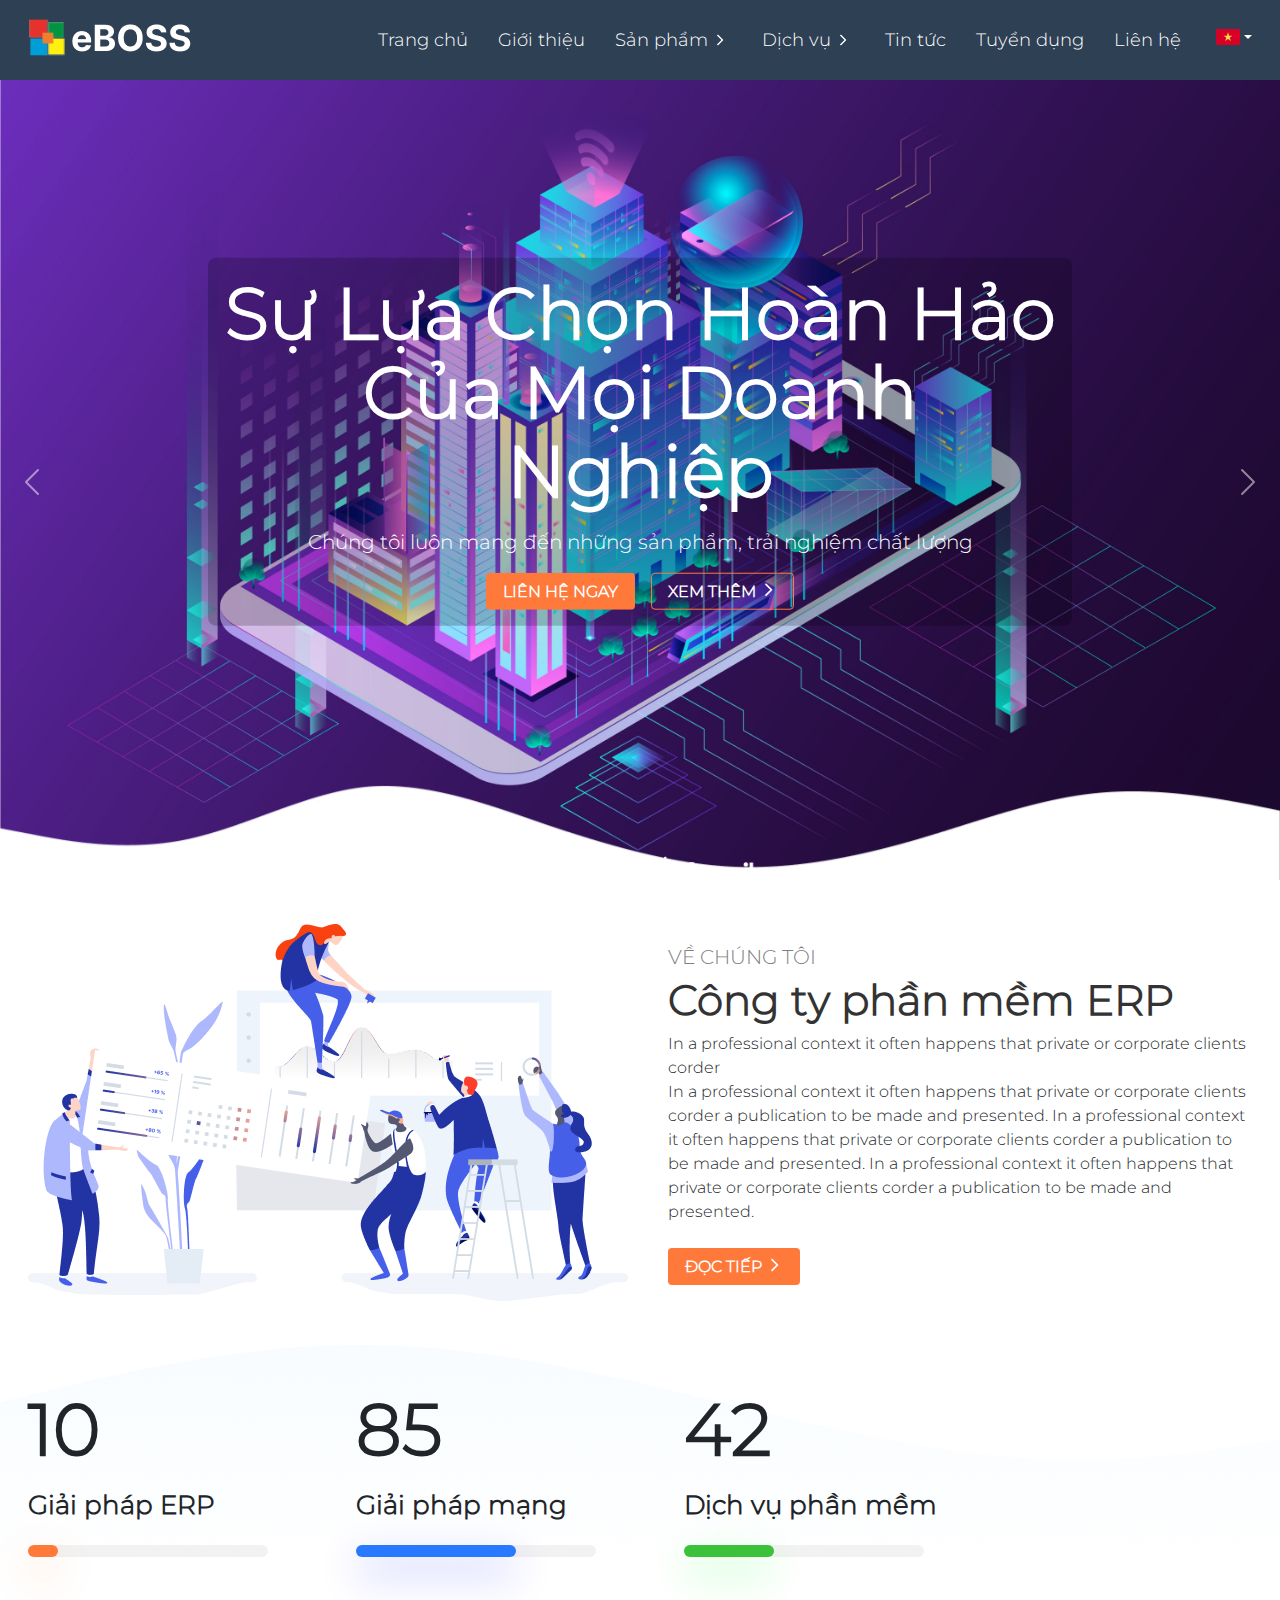
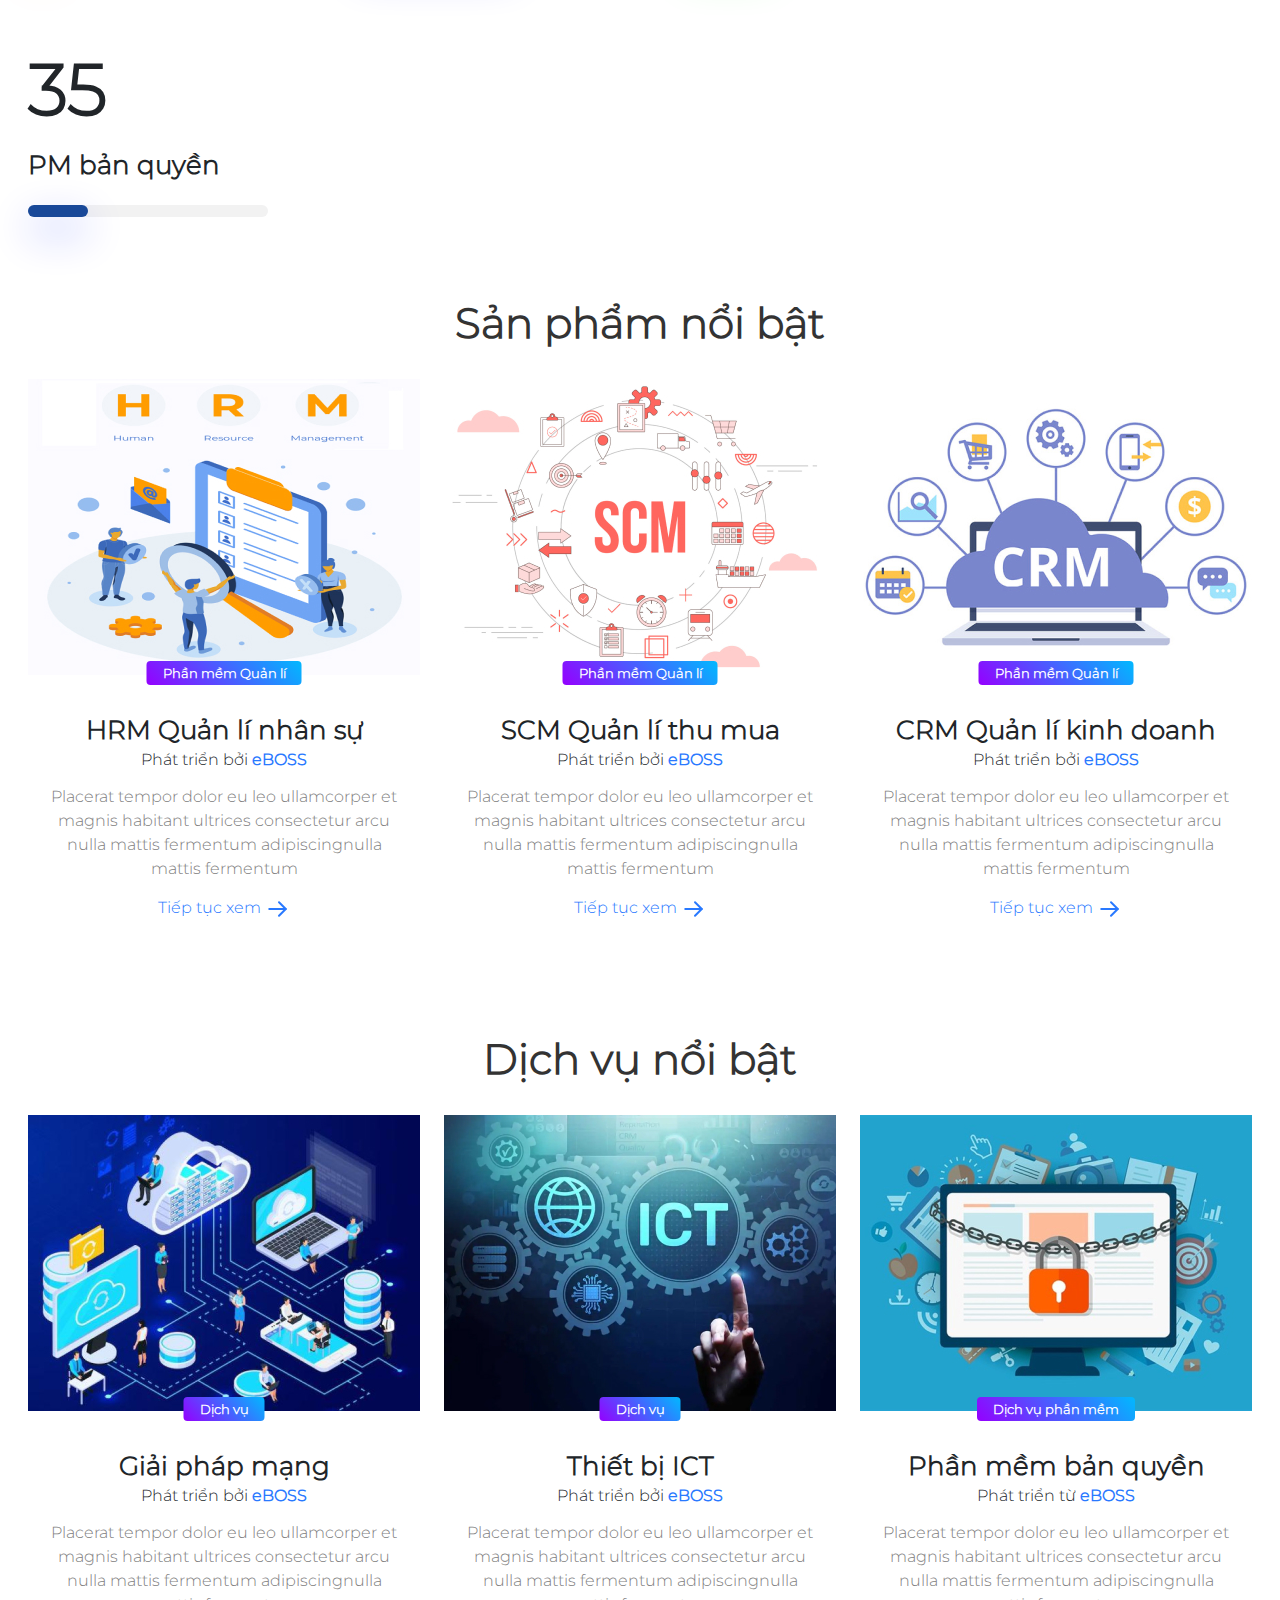
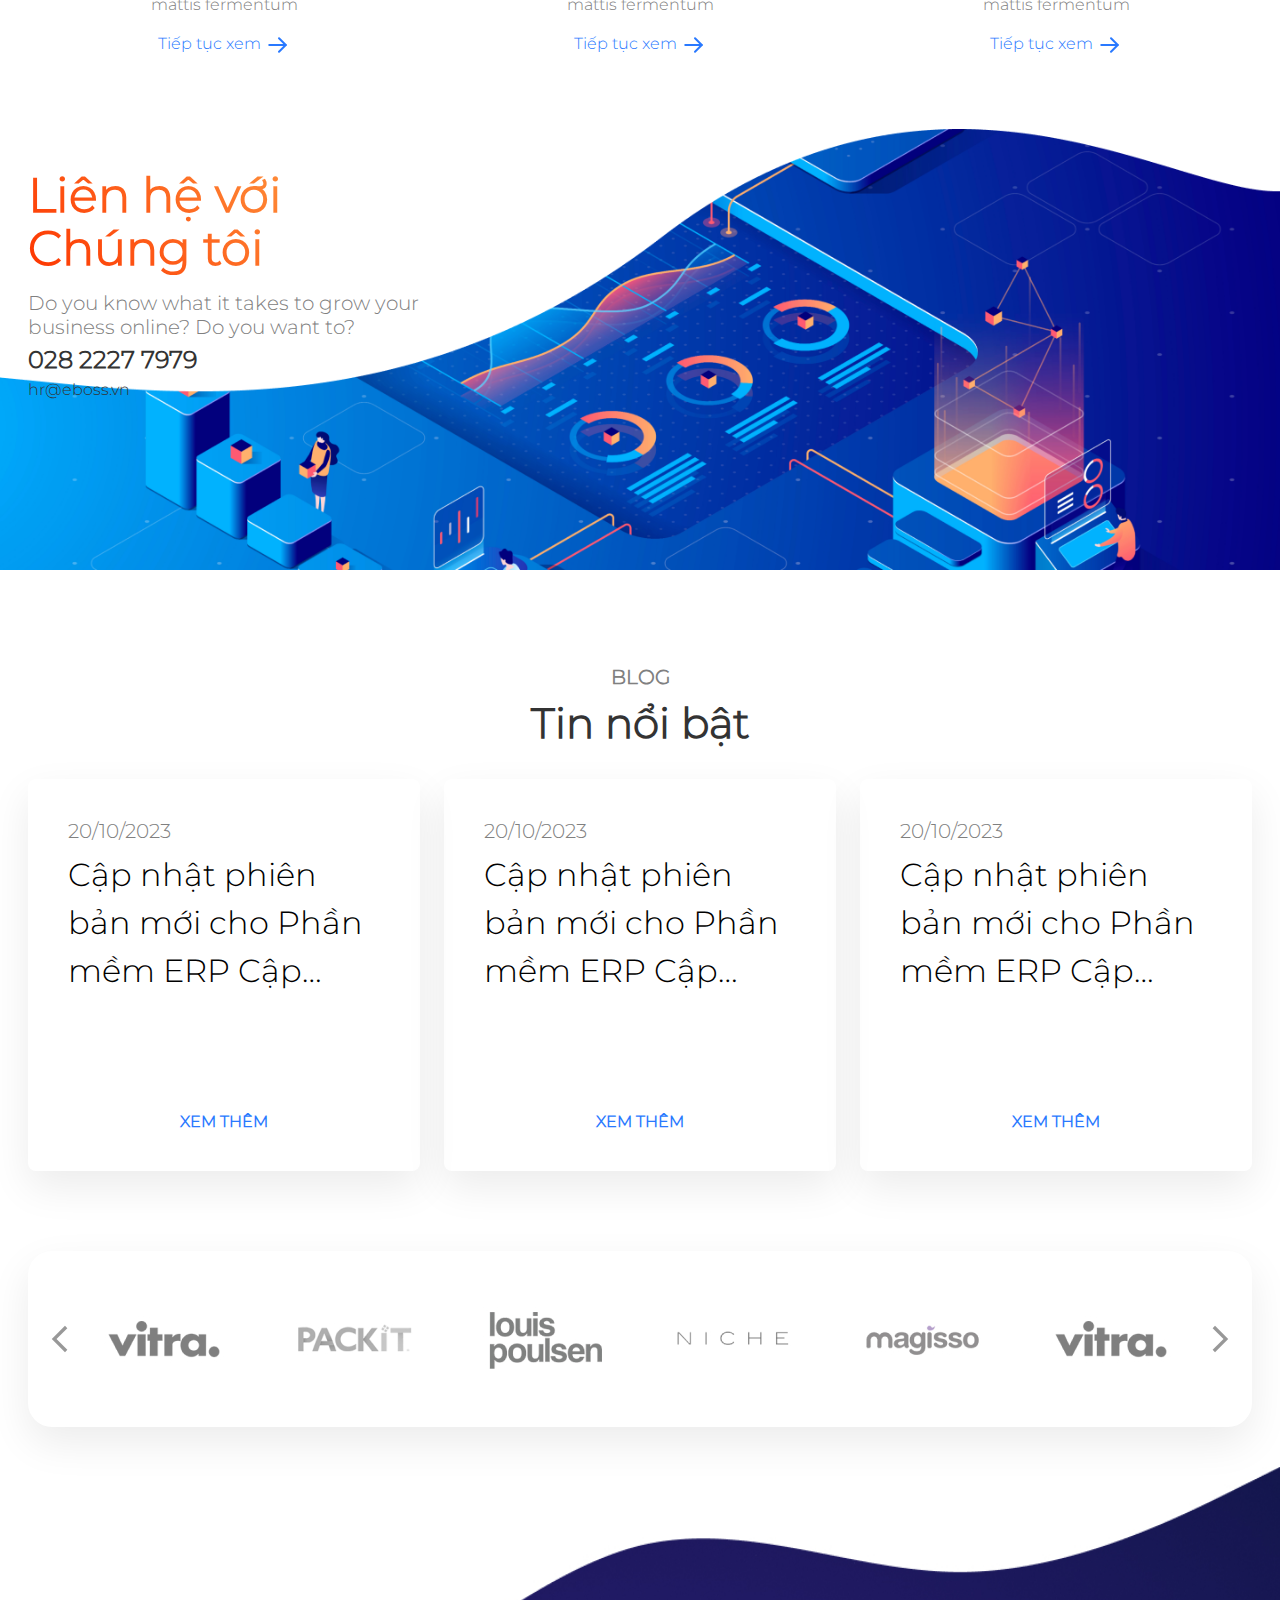
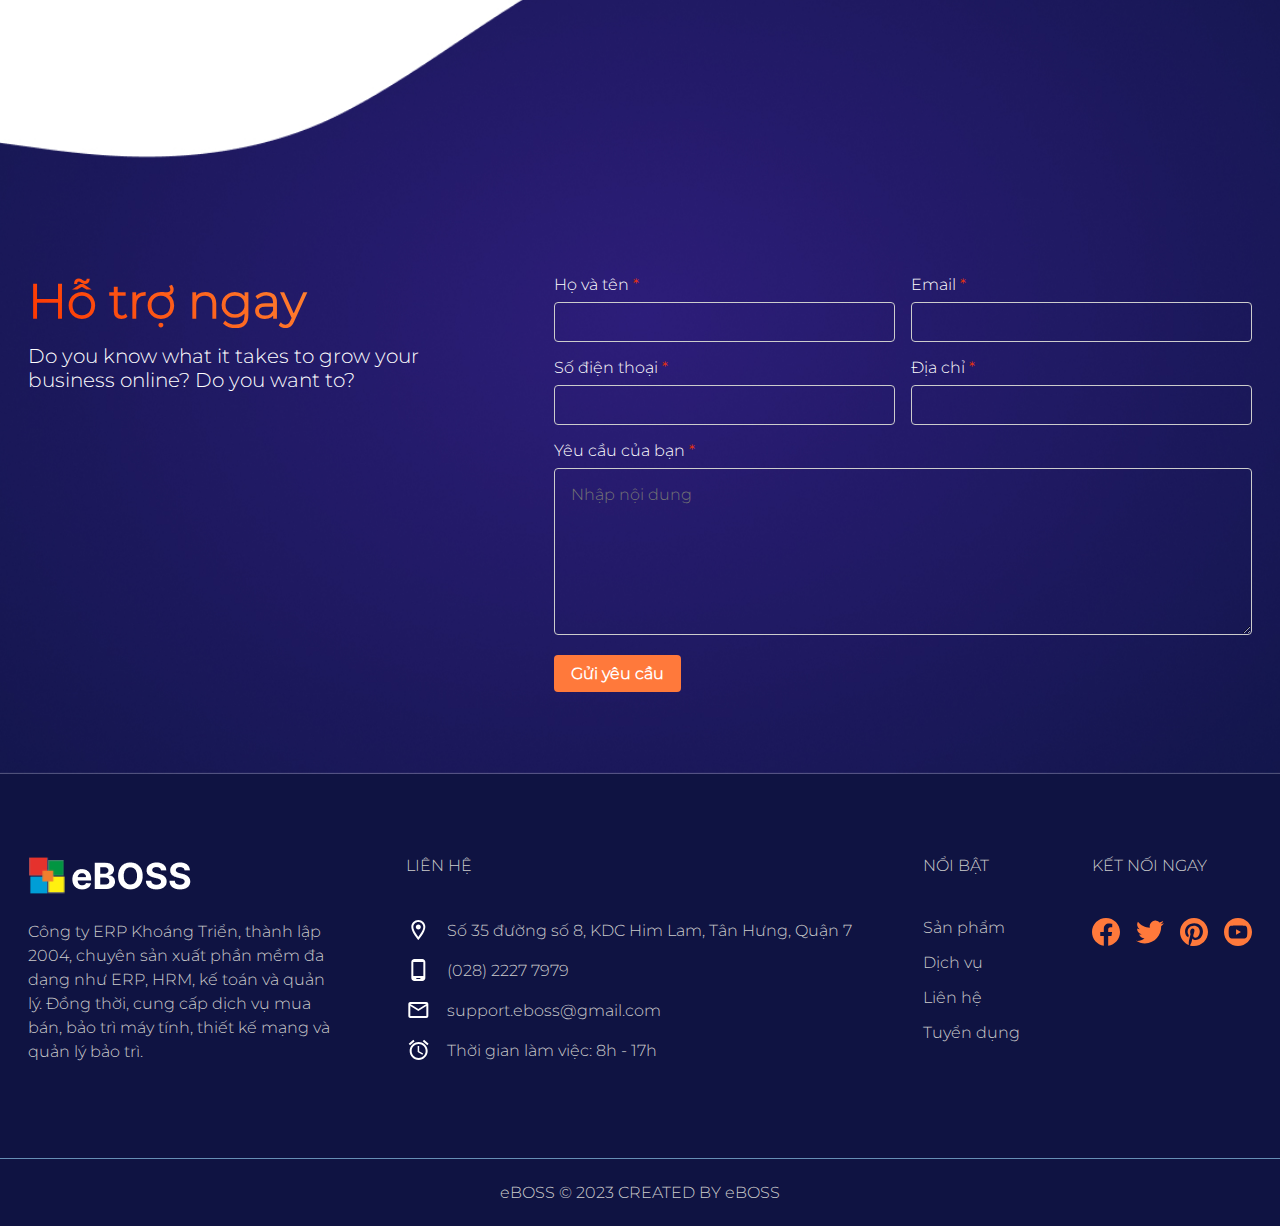
==== index.html @ d45937f7 "update reponsive trang chu va code xong trang gioi thieu" ====
<!doctype html>
<html lang="en">
  <head>
    <meta charset="utf-8">
    <meta name="viewport" content="width=device-width, initial-scale=1">
    <title>eBOSS.vn</title>
    <link rel="icon" type="image/x-icon" href="./src/images/favicon.ico">
    <link href="https://cdn.jsdelivr.net/npm/bootstrap@5.2.3/dist/css/bootstrap.min.css" rel="stylesheet" crossorigin="anonymous">
    <link rel="stylesheet" href="https://fonts.googleapis.com/css2?family=Material+Symbols+Outlined:opsz,wght,FILL,GRAD@20..48,100..700,0..1,-50..200" />
    <link href="./src/css/style.css" rel="stylesheet">
    <link href="./src/css/font.css" rel="stylesheet">
    <link href="./src/css/color.css" rel="stylesheet">
    <link href="./src/css/index.css" rel="stylesheet">
    <link href="./src/css/about.css" rel="stylesheet">
  </head>
  <body>
    <header class="header">
        <div class="l-container">
            <nav class="nav-menu navbar navbar-expand-lg navbar-light">
                <div class="logo">
                    <a href="#"><img src="./src/images/Logo.png" alt="logo"></a>
                </div>
                <div class="btn-humberger" onclick="funcShowMenu()">
                    <svg xmlns="http://www.w3.org/2000/svg" width="32" height="32" viewBox="0 0 25 25" fill="none">
                        <path d="M3.58813 12.3181H21.5881" stroke="currentColor" stroke-width="2" stroke-linecap="round" stroke-linejoin="round"/>
                        <path d="M3.58813 6.31812H21.5881" stroke="currentColor" stroke-width="2" stroke-linecap="round" stroke-linejoin="round"/>
                        <path d="M3.58813 18.3181H21.5881" stroke="currentColor" stroke-width="2" stroke-linecap="round" stroke-linejoin="round"/>
                    </svg>
                </div>
                <div id="navMenuList" class="">
                    <div class="icon-close">
                        <svg onclick="funcShowMenu()" xmlns="http://www.w3.org/2000/svg" width="32" height="32" viewBox="0 0 25 25" fill="none">
                            <path d="M18.9758 6.41919L6.97583 18.4192" stroke="currentColor" stroke-width="2" stroke-linecap="round" stroke-linejoin="round"/>
                            <path d="M6.97583 6.41919L18.9758 18.4192" stroke="currentColor" stroke-width="2" stroke-linecap="round" stroke-linejoin="round"/>
                        </svg>
                    </div>
                    <ul  class="menu-list navbar-nav">
                        <li class="nav-item"><a href="index.html">Trang chủ</a></li>
                        <li><a href="about.html">Giới thiệu</a></li>
                        <li class="tdropdown">
                            <a class="menu-items__link" href="#">Sản phẩm <img class="dropdown-icon" src="./src/images/right-button.svg" alt="down-icon"></a>
                            <ul class="tdropdown-menu">
                                <li><a href="#">Phần mềm quản lí</a></li>
                                <li><a href="#">Dịch vụ phẩn mềm</a></li>
                            </ul>
                        </li>
                        <li class="tdropdown">
                            <a class="menu-items__link" href="#">Dịch vụ <img class="dropdown-icon" src="./src/images/right-button.svg" alt="down-icon"></a>
                            <ul class="tdropdown-menu">
                                <li><a href="#">Thiết bị ICT</a></li>
                                <li><a href="#">Phần mềm bản quyền</a></li>
                            </ul>
                        </li>
                        <li><a href="#">Tin tức</a></li>
                        <li><a href="#">Tuyển dụng</a></li>
                        <li><a href="#">Liên hệ</a></li>
                        <div class="language-dropdown">
                            <button class="dropdown-toggle" id="languageDropdown">
                                <img src="./src/images/logo-vn.png" alt="Ngôn ngữ 1" class="language-icon-main">
                                <!-- <span class="dropdown-icon-main">▼</span> -->
                            </button>
                            <ul class="dropdown-menu dropdown-menu-right" aria-labelledby="languageDropdown">
                                <li>
                                    <a href="#">
                                        <img src="./src/images/logo-vn.png" alt="Ngôn ngữ 1" class="language-icon-show">
                                        <span class="language-text-show">Việt Nam</span>
                                    </a>
                                </li>
                                <li>
                                    <a href="#">
                                        <img src="./src/images/logo-vn.jpg" alt="Ngôn ngữ 2" class="language-icon-show">
                                        <span class="language-text-show">Engligh</span>
                                    </a>
                                </li>
                                <!-- Thêm các ngôn ngữ khác ở đây -->
                            </ul>
                        </div>
                        
                    </ul>
                </div>
                <!-- <ul  class="menu-list navbar-nav">
                    <li><a href="index.html">Trang chủ</a></li>
                    <li><a href="about.html">Giới thiệu</a></li>
                    <li class="tdropdown">
                        <a class="menu-items__link" href="#">Sản phẩm <img class="dropdown-icon" src="./src/images/right-button.svg" alt="down-icon"></a>
                        <ul class="tdropdown-menu">
                            <li><a href="#">Phần mềm quản lí</a></li>
                            <li><a href="#">Dịch vụ phẩn mềm</a></li>
                        </ul>
                    </li>
                    <li class="tdropdown">
                        <a class="menu-items__link" href="#">Dịch vụ <img class="dropdown-icon" src="./src/images/right-button.svg" alt="down-icon"></a>
                        <ul class="tdropdown-menu">
                            <li><a href="#">Thiết bị ICT</a></li>
                            <li><a href="#">Phần mềm bản quyền</a></li>
                        </ul>
                    </li>
                    <li><a href="#">Tin tức</a></li>
                    <li><a href="#">Tuyển dụng</a></li>
                    <li><a href="#">Liên hệ</a></li>
                    <div class="language-dropdown">
                        <button class="dropdown-toggle" id="languageDropdown">
                            <img src="./src/images/logo-vn.png" alt="Ngôn ngữ 1" class="language-icon-main">
                        </button>
                        <ul class="dropdown-menu dropdown-menu-right" aria-labelledby="languageDropdown">
                            <li>
                                <a href="#">
                                    <img src="./src/images/logo-vn.png" alt="Ngôn ngữ 1" class="language-icon-show">
                                    <span class="language-text-show">Việt Nam</span>
                                </a>
                            </li>
                            <li>
                                <a href="#">
                                    <img src="./src/images/logo-vn.jpg" alt="Ngôn ngữ 2" class="language-icon-show">
                                    <span class="language-text-show">Engligh</span>
                                </a>
                            </li>
                        </ul>
                    </div>
                    
                </ul> -->
            </nav>
        </div>
    </header>
    <section class="st-slider">
        <div id="carouselExampleInterval" class="carousel slide" data-bs-ride="carousel">
            <div class="carousel-inner">
                <div class="carousel-item active" data-bs-interval="5000">
                    <img class="bg" src="./src/images/bg2.jpg" alt="">
                    <div class="carousel-caption1">
                        <h3>Sự Lựa Chọn Hoàn Hảo Của Mọi Doanh Nghiệp</h3>
                        <h5>Chúng tôi luôn mang đến những sản phẩm, trải nghiệm chất lượng</h5>
                        <div class="button-action">
                            <a class="button-primary link" href="#">LIÊN HỆ NGAY</a>
                            <a class="button-primary outline link" href="#">
                                XEM THÊM
                                <svg xmlns="http://www.w3.org/2000/svg" width="17" height="16" viewBox="0 0 17 16" fill="none">
                                    <g clip-path="url(#clip0_274_532)">
                                        <path d="M5.42 14.0067C5.74667 14.3333 6.27334 14.3333 6.6 14.0067L12.14 8.46667C12.4 8.20667 12.4 7.78667 12.14 7.52667L6.6 1.98667C6.27334 1.66 5.74667 1.66 5.42 1.98667C5.09334 2.31334 5.09334 2.84 5.42 3.16667L10.2467 8L5.41334 12.8333C5.09334 13.1533 5.09334 13.6867 5.42 14.0067Z" fill="white"/>
                                    </g>
                                    <defs>
                                        <clipPath id="clip0_274_532">
                                        <rect width="16" height="16" fill="white" transform="translate(0.5)"/>
                                        </clipPath>
                                    </defs>
                                </svg>
                            </a>
                        </div>
                    </div>
                </div>
                <div class="carousel-item" data-bs-interval="5000">
                    <img class="bg" src="./src/images/bg.jpg" alt="">
                    <div class="carousel-caption1">
                        <h3>Sự Lựa Chọn Hoàn Hảo Của Mọi Doanh Nghiệp</h3>
                        <h5>Chúng tôi luôn mang đến những sản phẩm, trải nghiệm chất lượng</h5>
                        <div class="button-action">
                            <a class="button-primary" href="#">LIÊN HỆ NGAY</a>
                            <a class="button-primary outline link" href="#">
                                XEM THÊM
                                <svg xmlns="http://www.w3.org/2000/svg" width="17" height="16" viewBox="0 0 17 16" fill="none">
                                    <g clip-path="url(#clip0_274_532)">
                                        <path d="M5.42 14.0067C5.74667 14.3333 6.27334 14.3333 6.6 14.0067L12.14 8.46667C12.4 8.20667 12.4 7.78667 12.14 7.52667L6.6 1.98667C6.27334 1.66 5.74667 1.66 5.42 1.98667C5.09334 2.31334 5.09334 2.84 5.42 3.16667L10.2467 8L5.41334 12.8333C5.09334 13.1533 5.09334 13.6867 5.42 14.0067Z" fill="white"/>
                                    </g>
                                    <defs>
                                        <clipPath id="clip0_274_532">
                                        <rect width="16" height="16" fill="white" transform="translate(0.5)"/>
                                        </clipPath>
                                    </defs>
                                </svg>
                            </a>
                        </div>
                    </div>
                </div>
                <div class="carousel-item" data-bs-interval="5000">
                    <img class="bg" src="./src/images/bg3.jpg" alt="">
                    <div class="carousel-caption1">
                        <h3>Sự Lựa Chọn Hoàn Hảo Của Mọi Doanh Nghiệp</h3>
                        <h5>Chúng tôi luôn mang đến những sản phẩm, trải nghiệm chất lượng</h5>
                        <div class="button-action">
                            <a class="button-primary" href="#">LIÊN HỆ NGAY</a>
                            <a class="button-primary outline link" href="#">
                                XEM THÊM
                            </a>
                        </div>
                    </div>
                </div>
            </div>
            <button class="carousel-control-prev" type="button" data-bs-target="#carouselExampleInterval" data-bs-slide="prev">
              <span class="carousel-control-prev-icon" aria-hidden="true"></span>
              <span class="visually-hidden">Previous</span>
            </button>
            <button class="carousel-control-next" type="button" data-bs-target="#carouselExampleInterval" data-bs-slide="next">
              <span class="carousel-control-next-icon" aria-hidden="true"></span>
              <span class="visually-hidden">Next</span>
            </button>
        </div>
        <div class="road-line">
            <img src="./src/images/road-line.png" alt="Road line">
        </div>
    </section>

    <!-- About Us Start -->
    <section class="section">
        <div class="l-container">
            <div class="abouts">
                <div class="abouts-img">
                    <img src="./src/images/about-index.jpg" alt="About Us">
                </div>
                <div class="abouts-content">
                    <span class="abouts-subtitle">Về chúng tôi</span>
                    <h4 class="abouts-title">Công ty phần mềm ERP</h4>
                    <div class="abouts-desc">
                        In a professional context it often happens that private or corporate clients corder
                    </div>
                    <div class="abouts-desc">
                        In a professional context it often happens that private or corporate clients corder a publication to be made and presented.
                        In a professional context it often happens that private or corporate clients corder a publication to be made and presented.
                        In a professional context it often happens that private or corporate clients corder a publication to be made and presented.
                    </div>
                    <div class="abouts-button">
                        <a class="button-primary link" href="/about">
                            ĐỌC TIẾP
                            <svg xmlns="http://www.w3.org/2000/svg" width="17" height="16" viewBox="0 0 17 16" fill="none">
                                <g clip-path="url(#clip0_274_532)">
                                    <path d="M5.42 14.0067C5.74667 14.3333 6.27334 14.3333 6.6 14.0067L12.14 8.46667C12.4 8.20667 12.4 7.78667 12.14 7.52667L6.6 1.98667C6.27334 1.66 5.74667 1.66 5.42 1.98667C5.09334 2.31334 5.09334 2.84 5.42 3.16667L10.2467 8L5.41334 12.8333C5.09334 13.1533 5.09334 13.6867 5.42 14.0067Z" fill="white"/>
                                </g>
                                <defs>
                                    <clipPath id="clip0_274_532">
                                    <rect width="16" height="16" fill="white" transform="translate(0.5)"/>
                                    </clipPath>
                                </defs>
                            </svg>
                        </a>
                    </div>
                </div>
            </div>
        </div>
    </section>
    <!-- About Us End -->

    <!-- Analyst Start -->
    <section class="section st-analyst">
        <div class="l-container">
            <div class="analyst">
                <div class="analyst-item">
                    <div class="analyst-text">
                        <div class="analyst-num">10</div>
                        <div class="analyst-title">Giải pháp ERP</div>
                    </div>
                    <div class="analyst-line cl-primary" style="--width-a: 30px"></div>
                </div>
                <div class="analyst-item">
                    <div class="analyst-text">
                        <div class="analyst-num">85</div>
                        <div class="analyst-title">Giải pháp mạng</div>
                    </div>
                    <div class="analyst-line cl-blue" style="--width-a: 160px"></div>
                </div>
                <div class="analyst-item">
                    <div class="analyst-text">
                        <div class="analyst-num">42</div>
                        <div class="analyst-title">Dịch vụ phần mềm</div>
                    </div>
                    <div class="analyst-line cl-green" style="--width-a: 90px"></div>
                </div>
                <div class="analyst-item">
                    <div class="analyst-text">
                        <div class="analyst-num">35</div>
                        <div class="analyst-title">PM bản quyền</div>
                    </div>
                    <div class="analyst-line cl-dark-blue" style="--width-a: 60px"></div>
                </div>
            </div>
        </div>
    </section>
    <!-- Analyst End -->

    <!-- Product Hot Start -->
    <section class="section st-product">
        <div class="l-container">
            <div class="title text-center">Sản phẩm nổi bật</div>
            <div class="product-list">
                <div class="product">
                    <div class="product-img">
                        <img src="./src/images/sp1.jpg" alt="Sản phẩm 1">
                    </div>
                    <div class="product-content">
                        <div class="product-cate tag">Phần mềm Quản lí</div>
                        <div class="product-title">
                            <a href="#"><h3>HRM Quản lí nhân sự</h3></a>
                            <div class="author">Phát triển bởi <span>eBOSS</span></div>
                        </div>
                        <div class="product-desc">
                            Placerat tempor dolor eu leo ullamcorper et magnis habitant ultrices consectetur arcu nulla mattis fermentum adipiscingnulla mattis fermentum 
                        </div>
                        <div class="product-action ct-link-primary">
                            <a href="#">Tiếp tục xem</a>
                            <svg xmlns="http://www.w3.org/2000/svg" width="25" height="24" viewBox="0 0 25 24" fill="none">
                                <path d="M4.25 12H20.75" stroke="#2979FF" stroke-width="2" stroke-linecap="round" stroke-linejoin="round"/>
                                <path d="M14 5.25L20.75 12L14 18.75" stroke="#2979FF" stroke-width="2" stroke-linecap="round" stroke-linejoin="round"/>
                            </svg>
                        </div>
                    </div>
                </div>
                <div class="product">
                    <div class="product-img">
                        <img src="./src/images/sp2.jpg" alt="Sản phẩm 1">
                    </div>
                    <div class="product-content">
                        <div class="product-cate tag">Phần mềm Quản lí</div>
                        <div class="product-title">
                            <a href="#"><h3>SCM Quản lí thu mua</h3></a>
                            <div class="author">Phát triển bởi <span>eBOSS</span></div>
                        </div>
                        <div class="product-desc">
                            Placerat tempor dolor eu leo ullamcorper et magnis habitant ultrices consectetur arcu nulla mattis fermentum adipiscingnulla mattis fermentum 
                        </div>
                        <div class="product-action ct-link-primary">
                            <a href="#">Tiếp tục xem</a>
                            <svg xmlns="http://www.w3.org/2000/svg" width="25" height="24" viewBox="0 0 25 24" fill="none">
                                <path d="M4.25 12H20.75" stroke="#2979FF" stroke-width="2" stroke-linecap="round" stroke-linejoin="round"/>
                                <path d="M14 5.25L20.75 12L14 18.75" stroke="#2979FF" stroke-width="2" stroke-linecap="round" stroke-linejoin="round"/>
                            </svg>
                        </div>
                    </div>
                </div>
                <div class="product">
                    <div class="product-img">
                        <img src="./src/images/sp3.jpg" alt="Sản phẩm 1">
                    </div>
                    <div class="product-content">
                        <div class="product-cate tag">Phần mềm Quản lí</div>
                        <div class="product-title">
                            <a href="#"><h3>CRM Quản lí kinh doanh</h3></a>
                            <div class="author">Phát triển bởi <span>eBOSS</span></div>
                        </div>
                        <div class="product-desc">
                            Placerat tempor dolor eu leo ullamcorper et magnis habitant ultrices consectetur arcu nulla mattis fermentum adipiscingnulla mattis fermentum 
                        </div>
                        <div class="product-action ct-link-primary">
                            <a href="#">Tiếp tục xem</a>
                            <svg xmlns="http://www.w3.org/2000/svg" width="25" height="24" viewBox="0 0 25 24" fill="none">
                                <path d="M4.25 12H20.75" stroke="#2979FF" stroke-width="2" stroke-linecap="round" stroke-linejoin="round"/>
                                <path d="M14 5.25L20.75 12L14 18.75" stroke="#2979FF" stroke-width="2" stroke-linecap="round" stroke-linejoin="round"/>
                            </svg>
                        </div>
                    </div>
                </div>
            </div>
        </div>
    </section>
    <!-- Product Hot End -->

    <!-- Service Hot Start -->
    <section class="section st-product">
        <div class="l-container">
            <div class="title text-center">Dịch vụ nổi bật</div>
            <div class="product-list">
                <div class="product">
                    <div class="product-img">
                        <img src="./src/images/dv1.jpg" alt="Sản phẩm 1">
                    </div>
                    <div class="product-content">
                        <div class="product-cate tag">Dịch vụ</div>
                        <div class="product-title">
                            <a href="#"><h3>Giải pháp mạng</h3></a>
                            <div class="author">Phát triển bởi <span>eBOSS</span></div>
                        </div>
                        <div class="product-desc">
                            Placerat tempor dolor eu leo ullamcorper et magnis habitant ultrices consectetur arcu nulla mattis fermentum adipiscingnulla mattis fermentum 
                        </div>
                        <div class="product-action ct-link-primary">
                            <a href="#">Tiếp tục xem</a>
                            <svg xmlns="http://www.w3.org/2000/svg" width="25" height="24" viewBox="0 0 25 24" fill="none">
                                <path d="M4.25 12H20.75" stroke="#2979FF" stroke-width="2" stroke-linecap="round" stroke-linejoin="round"/>
                                <path d="M14 5.25L20.75 12L14 18.75" stroke="#2979FF" stroke-width="2" stroke-linecap="round" stroke-linejoin="round"/>
                            </svg>
                        </div>
                    </div>
                </div>
                <div class="product">
                    <div class="product-img">
                        <img src="./src/images/dv2.jpg" alt="Sản phẩm 1">
                    </div>
                    <div class="product-content">
                        <div class="product-cate tag">Dịch vụ</div>
                        <div class="product-title">
                            <a href="#"><h3>Thiết bị ICT</h3></a>
                            <div class="author">Phát triển bởi <span>eBOSS</span></div>
                        </div>
                        <div class="product-desc">
                            Placerat tempor dolor eu leo ullamcorper et magnis habitant ultrices consectetur arcu nulla mattis fermentum adipiscingnulla mattis fermentum 
                        </div>
                        <div class="product-action ct-link-primary">
                            <a href="#">Tiếp tục xem</a>
                            <svg xmlns="http://www.w3.org/2000/svg" width="25" height="24" viewBox="0 0 25 24" fill="none">
                                <path d="M4.25 12H20.75" stroke="#2979FF" stroke-width="2" stroke-linecap="round" stroke-linejoin="round"/>
                                <path d="M14 5.25L20.75 12L14 18.75" stroke="#2979FF" stroke-width="2" stroke-linecap="round" stroke-linejoin="round"/>
                            </svg>
                        </div>
                    </div>
                </div>
                <div class="product">
                    <div class="product-img">
                        <img src="./src/images/dv3.jpg" alt="Sản phẩm 1">
                    </div>
                    <div class="product-content">
                        <div class="product-cate tag">Dịch vụ phần mềm</div>
                        <div class="product-title">
                            <a href="#"><h3>Phần mềm bản quyền</h3></a>
                            <div class="author">Phát triển từ <span>eBOSS</span></div>
                        </div>
                        <div class="product-desc">
                            Placerat tempor dolor eu leo ullamcorper et magnis habitant ultrices consectetur arcu nulla mattis fermentum adipiscingnulla mattis fermentum 
                        </div>
                        <div class="product-action ct-link-primary">
                            <a href="#">Tiếp tục xem</a>
                            <svg xmlns="http://www.w3.org/2000/svg" width="25" height="24" viewBox="0 0 25 24" fill="none">
                                <path d="M4.25 12H20.75" stroke="#2979FF" stroke-width="2" stroke-linecap="round" stroke-linejoin="round"/>
                                <path d="M14 5.25L20.75 12L14 18.75" stroke="#2979FF" stroke-width="2" stroke-linecap="round" stroke-linejoin="round"/>
                            </svg>
                        </div>
                    </div>
                </div>
            </div>
        </div>
    </section>
    <!-- Service Hot End -->

    <!-- Contact us Start -->
    <section class="section st-contact-us">
        <div class="l-container">
            <div class="contact">
                <h3>Liên hệ với <br/> Chúng tôi</h3>
                <div class="contact-desc">Do you know what it takes to grow your business online? Do you want to?</div>
                <div class="contact-phone">028 2227 7979</div>
                <div class="contact-email">hr@eboss.vn</div>
            </div>
        </div>
    </section>
    <!-- Contact us End -->

    <!-- Blogs Start -->
    <section class="section st-blog">
        <div class="l-container">
            <div class="ct-title text-center">
                <div class="subtitle">Blog</div>
                <div class="title">Tin nổi bật</div>
            </div>
            <div class="blog-content">
                <div class="blog">
                    <div class="blog-item">
                        <img class="bg-img" src="./src/images/blog1.jpg" alt="">
                        <div class="item-content">
                            <div class="item-date">20/10/2023</div>
                            <a href=""><div class="item-title">Cập nhật phiên bản mới cho Phần mềm ERP Cập nhật phiên bản mới cho Phần mềm ERP</div></a>
                        </div>
                        <div class="item-action text-center">
                            <a class="link" href="#">XEM THÊM</a>
                        </div>
                    </div>
                    <div class="blog-item">
                        <img class="bg-img" src="./src/images/blog1.jpg" alt="">
                        <div class="item-content">
                            <div class="item-date">20/10/2023</div>
                            <a href=""><div class="item-title">Cập nhật phiên bản mới cho Phần mềm ERP Cập nhật phiên bản mới cho Phần mềm ERP</div></a>
                        </div>
                        <div class="item-action text-center">
                            <a class="link" href="#">XEM THÊM</a>
                        </div>
                    </div>
                    <div class="blog-item">
                        <img class="bg-img" src="./src/images/blog1.jpg" alt="">
                        <div class="item-content">
                            <div class="item-date">20/10/2023</div>
                            <a href=""><div class="item-title">Cập nhật phiên bản mới cho Phần mềm ERP Cập nhật phiên bản mới cho Phần mềm ERP</div></a>
                        </div>
                        <div class="item-action text-center">
                            <a class="link" href="#">XEM THÊM</a>
                        </div>
                    </div>
                </div>
            </div>
        </div>
    </section>
    <!-- Blogs End -->

    <!-- Partner Start -->
    <section class="section">
        <div class="l-container">
            <div id="recipeCarousel" class="carousel slide ct-carousel-partner" data-bs-ride="carousel">
				<div class="carousel-inner" role="listbox">
					<div class="carousel-item active">
						<div class="col-lg-2 col-md-3 col-sm-4 col-12">
							<div class="card1">
								<div class="card-img">
									<img src="./src/images/partner/Rectangle 61.jpg" class="img-fluid">
								</div>
							</div>
						</div>
					</div>
					<div class="carousel-item">
						<div class="col-lg-2 col-md-3 col-sm-4 col-12">
							<div class="card-item">
								<div class="card-img">
									<img src="./src/images/partner/Rectangle 63.jpg" class="img-fluid">
								</div>
							</div>
						</div>
					</div>
					<div class="carousel-item">
						<div class="col-lg-2 col-md-3 col-sm-4 col-12">
							<div class="card-item">
								<div class="card-img">
									<img src="./src/images/partner/Rectangle 66.jpg" class="img-fluid">
								</div>
							</div>
						</div>
					</div>
					<div class="carousel-item">
						<div class="col-lg-2 col-md-3 col-sm-4 col-12">
							<div class="card-item">
								<div class="card-img">
									<img src="./src/images/partner/Rectangle 68.jpg" class="img-fluid">
								</div>
							</div>
						</div>
					</div>
					<div class="carousel-item">
						<div class="col-lg-2 col-md-3 col-sm-4 col-12">
							<div class="card-item">
								<div class="card-img">
									<img src="./src/images/partner/Rectangle 69.jpg" class="img-fluid">
								</div>
							</div>
						</div>
					</div>
				</div>
				<a class="carousel-control-prev bg-transparent" href="#recipeCarousel" role="button" data-bs-slide="prev">
					<span class="carousel-control-prev-icon" aria-hidden="true"></span>
				</a>
				<a class="carousel-control-next bg-transparent" href="#recipeCarousel" role="button" data-bs-slide="next">
					<span class="carousel-control-next-icon" aria-hidden="true"></span>
				</a>
			</div>
        </div>
    </section>
    <!-- Partner End -->

    <!-- Support Start -->
    <section class="section st-support">
        <div class="st-support__bgtop"></div>
        <div class="l-container">
            <div class="support">
                <div class="support-text">
                    <h3>Hỗ trợ ngay</h3>
                    <div class="support-subtitle">
                        Do you know what it takes to grow your business online? Do you want to?
                    </div>
                </div>
                <div class="support-form">
                    <div class="form">
                        <div class="form-line">
                            <div class="form-item">
                                <div class="form-title">Họ và tên <span>*</span></div>
                                <div><input type="text"></div>
                            </div>
                            <div class="form-item">
                                <div class="form-title">Email <span>*</span></div>
                                <div><input type="text"></div>
                            </div>
                        </div>
                        <div class="form-line">
                            <div class="form-item">
                                <div class="form-title">Số điện thoại <span>*</span></div>
                                <div><input type="text"></div>
                            </div>
                            <div class="form-item">
                                <div class="form-title">Địa chỉ <span>*</span></div>
                                <div><input type="text"></div>
                            </div>
                        </div>
                        <div class="form-line">
                            <div class="form-item">
                                <div class="form-title">Yêu cầu của bạn <span>*</span></div>
                                <textarea placeholder="Nhập nội dung" cols="30" rows="7"></textarea>
                            </div>
                        </div>
                    </div>
                    <div>
                        <a class="button-primary link" href="#">Gửi yêu cầu</a>
                    </div>
                </div>
            </div>
        </div>
    </section>
    <!-- Support End -->

    <!-- Footer Start -->
    <footer class="footer">
        <div class="l-container">
            <div class="footer-content">
                <div class="ft-w-25 footer-info">
                    <a href="#"><img src="./src/images/Logo.png" alt="Logo"></a>
                    <div class="footer-info__desc">Công ty ERP Khoáng Triển, thành lập 2004, chuyên sản xuất phần mềm đa dạng như ERP, HRM, kế toán và quản lý. Đồng thời, cung cấp dịch vụ mua bán, bảo trì máy tính, thiết kế mạng và quản lý bảo trì.</div>
                </div>
                <div class="ft-w-25 footer-contact">
                    <h4>LIÊN HỆ</h4>
                    <div class="footer-list">
                        <div class="footer-item">
                            <svg xmlns="http://www.w3.org/2000/svg" width="25" height="24" viewBox="0 0 25 24" fill="none">
                                <g clip-path="url(#clip0_23_1303)">
                                  <path d="M12.3333 2C8.46334 2 5.33334 5.13 5.33334 9C5.33334 14.25 12.3333 22 12.3333 22C12.3333 22 19.3333 14.25 19.3333 9C19.3333 5.13 16.2033 2 12.3333 2ZM7.33334 9C7.33334 6.24 9.57334 4 12.3333 4C15.0933 4 17.3333 6.24 17.3333 9C17.3333 11.88 14.4533 16.19 12.3333 18.88C10.2533 16.21 7.33334 11.85 7.33334 9Z" fill="white"/>
                                  <path d="M12.3333 11.5C13.7141 11.5 14.8333 10.3807 14.8333 9C14.8333 7.61929 13.7141 6.5 12.3333 6.5C10.9526 6.5 9.83334 7.61929 9.83334 9C9.83334 10.3807 10.9526 11.5 12.3333 11.5Z" fill="white"/>
                                </g>
                                <defs>
                                  <clipPath id="clip0_23_1303">
                                    <rect width="24" height="24" fill="white" transform="translate(0.333344)"/>
                                  </clipPath>
                                </defs>
                            </svg>
                            <div class="footer-item__text">
                                Số 35 đường số 8, KDC Him Lam, Tân Hưng, Quận 7
                            </div>
                        </div>
                        <div class="footer-item">
                            <svg xmlns="http://www.w3.org/2000/svg" width="25" height="24" viewBox="0 0 25 24" fill="none">
                                <g clip-path="url(#clip0_23_1306)">
                                  <path d="M16.3333 1H8.33334C6.67334 1 5.33334 2.34 5.33334 4V20C5.33334 21.66 6.67334 23 8.33334 23H16.3333C17.9933 23 19.3333 21.66 19.3333 20V4C19.3333 2.34 17.9933 1 16.3333 1ZM17.3333 18H7.33334V4H17.3333V18ZM14.3333 21H10.3333V20H14.3333V21Z" fill="white"/>
                                </g>
                                <defs>
                                  <clipPath id="clip0_23_1306">
                                    <rect width="24" height="24" fill="white" transform="translate(0.333344)"/>
                                  </clipPath>
                                </defs>
                            </svg>
                            <div class="footer-item__text">
                                <a class="ct-link" href="tel:+(028) 2227 7979">(028) 2227 7979</a>
                            </div>
                        </div>
                        <div class="footer-item">
                            <svg xmlns="http://www.w3.org/2000/svg" width="25" height="24" viewBox="0 0 25 24" fill="none">
                                <g clip-path="url(#clip0_23_1309)">
                                  <path d="M22.3333 6C22.3333 4.9 21.4333 4 20.3333 4H4.33334C3.23334 4 2.33334 4.9 2.33334 6V18C2.33334 19.1 3.23334 20 4.33334 20H20.3333C21.4333 20 22.3333 19.1 22.3333 18V6ZM20.3333 6L12.3333 10.99L4.33334 6H20.3333ZM20.3333 18H4.33334V8L12.3333 13L20.3333 8V18Z" fill="white"/>
                                </g>
                                <defs>
                                  <clipPath id="clip0_23_1309">
                                    <rect width="24" height="24" fill="white" transform="translate(0.333344)"/>
                                  </clipPath>
                                </defs>
                            </svg>
                            <div class="footer-item__text">
                                <a class="ct-link" href="mailto:support.eboss@gmail.com">support.eboss@gmail.com</a>
                            </div>
                        </div>
                        <div class="footer-item">
                            <svg xmlns="http://www.w3.org/2000/svg" width="25" height="24" viewBox="0 0 25 24" fill="none">
                                <g clip-path="url(#clip0_315_1924)">
                                  <path d="M13.1667 8.00006H11.6667V14.0001L16.4167 16.8501L17.1667 15.6201L13.1667 13.2501V8.00006ZM18.0037 1.81006L22.6107 5.65506L21.3307 7.19006L16.7207 3.34706L18.0037 1.81006ZM7.32966 1.81006L8.61166 3.34606L4.00366 7.19006L2.72366 5.65406L7.32966 1.81006ZM12.6667 4.00006C7.69666 4.00006 3.66666 8.03006 3.66666 13.0001C3.66666 17.9701 7.69666 22.0001 12.6667 22.0001C17.6367 22.0001 21.6667 17.9701 21.6667 13.0001C21.6667 8.03006 17.6367 4.00006 12.6667 4.00006ZM12.6667 20.0001C8.80666 20.0001 5.66666 16.8601 5.66666 13.0001C5.66666 9.14006 8.80666 6.00006 12.6667 6.00006C16.5267 6.00006 19.6667 9.14006 19.6667 13.0001C19.6667 16.8601 16.5267 20.0001 12.6667 20.0001Z" fill="white"/>
                                </g>
                                <defs>
                                  <clipPath id="clip0_315_1924">
                                    <rect width="24" height="24" fill="white" transform="translate(0.666656)"/>
                                  </clipPath>
                                </defs>
                            </svg>
                            <div class="footer-item__text">
                                Thời gian làm việc: 8h - 17h
                            </div>
                        </div>
                    </div>
                </div>
                <div class="ft-w-25 footer-hot">
                    <h4>NỔI BẬT</h4>
                    <div class="footer-list">
                        <div class="footer-item">
                            <div class="footer-item__text">
                                <a class="ct-link" href="#">Sản phẩm</a>
                            </div>
                        </div>
                        <div class="footer-item">
                            <div class="footer-item__text">
                                <a class="ct-link" href="#">Dịch vụ</a>
                            </div>
                        </div>
                        <div class="footer-item">
                            <div class="footer-item__text">
                                <a class="ct-link" href="">Liên hệ</a>
                            </div>
                        </div>
                        <div class="footer-item">
                            <div class="footer-item__text">
                                <a class="ct-link" href="">Tuyển dụng</a>
                            </div>
                        </div>
                    </div>
                </div>
                <div class="ft-w-25 footer-social">
                    <h4>KẾT NỐI NGAY</h4>
                    <div class="footer-social__list">
                        <a href="#">
                            <svg xmlns="http://www.w3.org/2000/svg" width="28" height="28" viewBox="0 0 24 24" fill="none">
                                <g clip-path="url(#clip0_23_1324)">
                                  <path d="M24 12C24 5.37258 18.6274 0 12 0C5.37258 0 0 5.37258 0 12C0 17.9895 4.3882 22.954 10.125 23.8542V15.4688H7.07812V12H10.125V9.35625C10.125 6.34875 11.9166 4.6875 14.6576 4.6875C15.9701 4.6875 17.3438 4.92188 17.3438 4.92188V7.875H15.8306C14.34 7.875 13.875 8.80008 13.875 9.75V12H17.2031L16.6711 15.4688H13.875V23.8542C19.6118 22.954 24 17.9895 24 12Z" fill="currentColor"/>
                                </g>
                                <defs>
                                  <clipPath id="clip0_23_1324">
                                    <rect width="24" height="24" fill="white"/>
                                  </clipPath>
                                </defs>
                            </svg>
                        </a>
                        <a href="#">
                            <svg xmlns="http://www.w3.org/2000/svg" width="28" height="28" viewBox="0 0 24 24" fill="none">
                                <g clip-path="url(#clip0_23_1325)">
                                  <path d="M7.55016 21.7502C16.6045 21.7502 21.5583 14.2469 21.5583 7.74211C21.5583 7.53117 21.5536 7.31554 21.5442 7.1046C22.5079 6.40771 23.3395 5.5445 24 4.55554C23.1025 4.95484 22.1496 5.21563 21.1739 5.32898C22.2013 4.71315 22.9705 3.74572 23.3391 2.60601C22.3726 3.1788 21.3156 3.58286 20.2134 3.80085C19.4708 3.01181 18.489 2.48936 17.4197 2.3143C16.3504 2.13923 15.2532 2.32129 14.2977 2.83234C13.3423 3.34339 12.5818 4.15495 12.1338 5.14156C11.6859 6.12816 11.5754 7.23486 11.8195 8.29054C9.86249 8.19233 7.94794 7.68395 6.19998 6.79834C4.45203 5.91274 2.90969 4.66968 1.67297 3.14976C1.0444 4.23349 0.852057 5.51589 1.13503 6.73634C1.418 7.95678 2.15506 9.02369 3.19641 9.72023C2.41463 9.69541 1.64998 9.48492 0.965625 9.10617V9.1671C0.964925 10.3044 1.3581 11.4068 2.07831 12.287C2.79852 13.1672 3.80132 13.7708 4.91625 13.9952C4.19206 14.1934 3.43198 14.2222 2.69484 14.0796C3.00945 15.0577 3.62157 15.9131 4.44577 16.5266C5.26997 17.14 6.26512 17.4808 7.29234 17.5015C5.54842 18.8714 3.39417 19.6144 1.17656 19.6109C0.783287 19.6103 0.390399 19.5861 0 19.5387C2.25286 20.984 4.87353 21.7516 7.55016 21.7502Z" fill="currentColor"/>
                                </g>
                                <defs>
                                  <clipPath id="clip0_23_1325">
                                    <rect width="24" height="24" fill="white"/>
                                  </clipPath>
                                </defs>
                            </svg>
                        </a>
                        <a href="#">
                            <svg xmlns="http://www.w3.org/2000/svg" width="28" height="28" viewBox="0 0 24 24" fill="none">
                                <path d="M12 0C5.37188 0 0 5.37188 0 12C0 17.0859 3.16406 21.4266 7.62656 23.175C7.52344 22.2234 7.425 20.7703 7.66875 19.7344C7.88906 18.7969 9.075 13.7719 9.075 13.7719C9.075 13.7719 8.71406 13.0547 8.71406 11.9906C8.71406 10.3219 9.67969 9.075 10.8844 9.075C11.9062 9.075 12.4031 9.84375 12.4031 10.7672C12.4031 11.7984 11.7469 13.3359 11.4094 14.7609C11.1281 15.9562 12.0094 16.9313 13.1859 16.9313C15.3187 16.9313 16.9594 14.6812 16.9594 11.4375C16.9594 8.56406 14.8969 6.55313 11.9484 6.55313C8.53594 6.55313 6.52969 9.1125 6.52969 11.7609C6.52969 12.7922 6.92812 13.8984 7.425 14.4984C7.52344 14.6156 7.5375 14.7234 7.50937 14.8406C7.42031 15.2203 7.21406 16.0359 7.17656 16.2C7.125 16.4203 7.00313 16.4672 6.77344 16.3594C5.27344 15.6609 4.33594 13.4719 4.33594 11.7094C4.33594 7.92188 7.0875 4.44844 12.2625 4.44844C16.425 4.44844 19.6594 7.41563 19.6594 11.3813C19.6594 15.5156 17.0531 18.8438 13.4344 18.8438C12.2203 18.8438 11.0766 18.2109 10.6828 17.4656C10.6828 17.4656 10.0828 19.7578 9.9375 20.3203C9.66562 21.3609 8.93437 22.6688 8.44687 23.4656C9.57187 23.8125 10.7625 24 12 24C18.6281 24 24 18.6281 24 12C24 5.37188 18.6281 0 12 0Z" fill="currentColor"/>
                            </svg>
                        </a>
                        <a href="#">
                            <svg xmlns="http://www.w3.org/2000/svg" width="28" height="28" viewBox="0 0 24 24" fill="none">
                                <g clip-path="url(#clip0_23_1327)">
                                  <path d="M10.3635 14.3789L14.5454 12L10.3635 9.62109V14.3789Z" fill="currentColor"/>
                                  <path d="M12 0C5.37258 0 0 5.37258 0 12C0 18.6274 5.37258 24 12 24C18.6274 24 24 18.6274 24 12C24 5.37258 18.6274 0 12 0ZM19.6657 15.8761C19.5753 16.2165 19.397 16.5273 19.1487 16.7772C18.9004 17.027 18.5909 17.2073 18.251 17.2999C17.0034 17.6363 12 17.6362 12 17.6362C12 17.6362 6.99656 17.6363 5.74898 17.2999C5.40912 17.2073 5.09955 17.027 4.85127 16.7772C4.60299 16.5273 4.42472 16.2165 4.3343 15.8761C4.00008 14.6203 4.00008 12 4.00008 12C4.00008 12 4.00008 9.37969 4.3343 8.12391C4.42472 7.78345 4.60299 7.47273 4.85127 7.22285C5.09955 6.97296 5.40912 6.79269 5.74898 6.70008C6.99656 6.36375 12 6.36375 12 6.36375C12 6.36375 17.0034 6.36375 18.251 6.70008C18.5909 6.79269 18.9004 6.97296 19.1487 7.22285C19.397 7.47273 19.5753 7.78345 19.6657 8.12391C19.9999 9.37969 19.9999 12 19.9999 12C19.9999 12 19.9999 14.6203 19.6657 15.8761Z" fill="currentColor"/>
                                </g>
                                <defs>
                                  <clipPath id="clip0_23_1327">
                                    <rect width="24" height="24" fill="white"/>
                                  </clipPath>
                                </defs>
                            </svg>
                        </a>
                    </div>
                </div>
            </div>    
        </div>
        <div class="copy-right text-center">
            eBOSS © 2023 CREATED BY eBOSS
        </div>
    </footer>
    <!-- Footer End -->

    <!-- Back to top Start -->
    <div id="backtotop" onclick="topFunction()">
        <svg xmlns="http://www.w3.org/2000/svg" width="24" height="24" viewBox="0 0 24 24" fill="none">
            <g clip-path="url(#clip0_321_1936)">
              <path d="M4 12L5.41 13.41L11 7.83V20H13V7.83L18.58 13.42L20 12L12 4L4 12Z" fill="white"/>
            </g>
            <defs>
              <clipPath id="clip0_321_1936">
                <rect width="24" height="24" fill="white"/>
              </clipPath>
            </defs>
        </svg>
    </div>
    <script src="https://cdn.jsdelivr.net/npm/bootstrap@5.2.3/dist/js/bootstrap.bundle.min.js" crossorigin="anonymous"></script>
    <script src="./src/js/main.js"></script>
  </body>
</html>
---- src/css/style.css ----
@import url("https://fonts.googleapis.com/css2?family=Montserrat:wght@300;400;600;700;800&display=swap");
/*========================================*/
/*  break point
/*========================================*/
/*========================================*/
/*  media query Mixin
/*========================================*/
.st-about .about-content {
  line-height: 1.5;
}

.st-history .history-item {
  padding: 20px;
  border: 1px solid #049FD6;
  border-radius: 8px;
  display: flex;
  gap: 16px;
  align-items: center;
  margin-bottom: 32px;
}
.st-history .history-item h2 {
  font-size: 48px;
  font-weight: bold;
  color: #049FD6;
  flex-basis: auto;
}
@media print, screen and (min-width: 1366px) {
  .st-history .history-item h2 {
    color: red;
  }
}
.st-history .history-item .text {
  font-size: 18px;
  flex: 1;
}

.st-vision .vision {
  display: flex;
  gap: 24px;
}
.st-vision .vision-item {
  max-width: 392px;
  padding: 24px;
  border: 1px solid #E6E6E6;
}
.st-vision .vision-img {
  width: 64px;
  height: 64px;
  -o-object-fit: cover;
     object-fit: cover;
  margin-bottom: 16px;
}
.st-vision .vision-title {
  font-size: 26px;
  font-weight: 700;
  color: #333333;
  margin-bottom: 8px;
}
.st-vision .vision-desc {
  color: #808080;
  font-weight: 500;
  line-height: 1.5;
}

.st-value .value {
  display: flex;
  gap: 24px;
  justify-content: center;
  align-items: center;
}
.st-value .value-content {
  max-width: 600px;
}
.st-value .value-subtitle {
  line-height: 1.5;
  color: #808080;
  margin-top: 40px;
}
.st-value .value-list {
  display: flex;
  gap: 24px;
  flex-wrap: wrap;
}
.st-value .value-item {
  max-width: 288px;
  border: 1px solid #E6E6E6;
  padding: 24px;
}
.st-value .value-title {
  font-size: 26px;
  font-weight: 700;
  color: #333333;
  margin-bottom: 8px;
}
.st-value .value-desc {
  color: #808080;
  font-weight: 500;
  line-height: 1.5;
}

.st-personnel .personnel {
  display: flex;
  flex-wrap: wrap;
  gap: 24px;
  row-gap: 40px;
}
.st-personnel .personnel-img {
  max-width: 288px;
}
.st-personnel .personnel-name {
  color: #333333;
  font-weight: bold;
  margin-top: 16px;
}
.st-personnel .personnel-pos {
  color: #049FD6;
  margin-top: 4px;
}

/*========================================*/
/*  break point
/*========================================*/
/*========================================*/
/*  media query Mixin
/*========================================*/
html,
body,
div,
span,
object,
iframe,
h1,
h2,
h3,
h4,
h5,
h6,
p,
blockquote,
pre,
a,
address,
code,
em,
img,
small,
strong,
dl,
dt,
dd,
ol,
ul,
li,
form,
label,
table,
tbody,
tfoot,
thead,
tr,
th,
td,
article,
aside,
canvas,
embed,
figure,
figcaption,
footer,
header,
nav,
section,
summary,
time,
audio,
video,
input,
button,
textarea,
select {
  padding: 0;
  margin: 0;
  font: inherit;
  font-size: 100%;
  vertical-align: baseline;
  border: 0;
}

body {
  font-family: "Montserrat Light", sans-serif;
  font-size: 1rem;
}

h1,
h2,
h3,
h4,
h5,
h6 {
  line-height: 1.5;
}

ol,
ul {
  list-style: none;
}

a {
  text-decoration: none;
  color: inherit;
}

table {
  border-spacing: 0;
  border-collapse: collapse;
}

blockquote,
q {
  quotes: none;
}

blockquote:before,
blockquote:after,
q:before,
q:after {
  content: none;
}

*:focus {
  outline: none;
}

::-webkit-scrollbar-track {
  -webkit-box-shadow: inset 0 0 6px rgba(0, 0, 0, 0.3);
  background-color: #F5F5F5;
}

::-webkit-scrollbar-track {
  -webkit-box-shadow: inset 0 0 6px rgba(0, 0, 0, 0.3);
  background-color: #F5F5F5;
}

::-webkit-scrollbar {
  width: 10px;
  background-color: #F5F5F5;
}

::-webkit-scrollbar-thumb {
  background-image: -webkit-gradient(linear, left bottom, left top, color-stop(0.44, rgb(122, 153, 217)), color-stop(0.72, rgb(73, 125, 189)), color-stop(0.86, rgb(28, 58, 148)));
}

/* *****************************
 * Container
 **************************** */
.l-container {
  width: 100%;
  padding: 0 15px;
  margin: 0 auto;
  max-width: 1254px;
}
@media screen and (max-width: 1199px) {
  .l-container {
    padding: 0 30px;
  }
}

.body-container {
  width: 100%;
  overflow-x: hidden !important;
}

.section {
  padding: 40px 0;
}

.np-b {
  padding-bottom: 0;
}

.cl-primary {
  color: #FF793B;
}

.button-primary {
  padding: 8px 16px;
  background-color: #FF793B;
  color: #fff;
  border-radius: 4px;
  border: 1px solid transparent;
  display: inline-flex;
  transition: 0.3s all;
  font-weight: 600;
}
.button-primary.outline {
  background-color: transparent;
  border: 1px solid #FF793B;
}
.button-primary.link:hover {
  color: #fff;
}
.button-primary:hover {
  background-color: #049FD6;
  border: 1px solid #049FD6;
  transition: 0.3s all;
}
.button-primary:hover svg {
  margin-left: 8px;
  transition: 0.3s all;
}
.button-primary svg {
  margin-left: 4px;
  transition: 0.3s all;
}

.ct-link-primary {
  color: #2979FF;
}
.ct-link-primary svg {
  transition: 0.3s all;
}
.ct-link-primary a {
  font-weight: 500;
}
.ct-link-primary a:hover + svg {
  margin-left: 6px;
  transition: 0.3s all;
}

.ct-link:hover {
  color: #049FD6;
}

.tag {
  border-radius: 4px;
  background: linear-gradient(48deg, #9500FF 0%, #00B9FF 100%);
  padding: 4px 16px;
  color: #fff;
}

.title {
  font-size: 42px;
  font-weight: bold;
  color: #333333;
  margin-bottom: 30px;
}

.subtitle {
  color: #808080;
  font-size: 20px;
  text-transform: uppercase;
  font-weight: 600;
  margin-bottom: 8px;
}

#backtotop {
  display: flex;
  align-items: center;
  justify-content: center;
  background-color: #FF9800;
  width: 50px;
  height: 50px;
  text-align: center;
  border-radius: 4px;
  position: fixed;
  bottom: 30px;
  right: 30px;
  transition: background-color 0.3s, opacity 0.5s, visibility 0.5s;
  opacity: 0;
  visibility: hidden;
  z-index: 1000;
}
@media screen and (max-width: 559px) {
  #backtotop {
    width: 34px;
    height: 34px;
  }
}
#backtotop:hover {
  cursor: pointer;
}
#backtotop.show {
  opacity: 1;
  visibility: visible;
}

.st-banner {
  background-image: url(./../images/about/banner-about.jpg);
  background-size: 100% 100%;
  background-repeat: no-repeat;
  height: 400px;
  display: flex;
  align-items: center;
}
@media screen and (max-width: 1365px) {
  .st-banner {
    height: 300px;
  }
}
.st-banner h3 {
  font-size: 48px;
  color: #fff;
  position: relative;
}
.st-banner h3::after {
  position: absolute;
  content: "";
  left: 0;
  bottom: 0;
  width: 10%;
  height: 4px;
  background-color: #049FD6;
}/*# sourceMappingURL=style.css.map */
---- src/css/font.css ----
@font-face {
  font-family: "Montserrat Light";
  src: url(/src/font/Montserrat-Light.ttf) format("truetype");
  font-style: normal;
}
@font-face {
  font-family: "Montserrat Bold";
  src: url(/src/font/Montserrat-Bold.ttf);
  font-style: Bold;
}/*# sourceMappingURL=font.css.map */
---- src/css/color.css ----
/*# sourceMappingURL=color.css.map */
---- src/css/index.css ----
@charset "UTF-8";
/*========================================*/
/*  break point
/*========================================*/
/*========================================*/
/*  media query Mixin
/*========================================*/
.header {
  background-color: #2E4054;
}
.header .nav-menu {
  color: white;
  display: flex;
  align-items: center;
  justify-content: space-between;
  padding: 16px 0;
  /* Style cho dropdown container */
  /* Style cho dropdown toggle button (main) */
  /* Style cho dropdown menu */
  /* Hiển thị dropdown menu khi hover trên dropdown button (main) */
  /* Style cho mỗi mục trong dropdown menu */
}
.header .nav-menu .btn-humberger {
  cursor: pointer;
  display: none;
}
@media screen and (max-width: 959px) {
  .header .nav-menu .btn-humberger {
    display: block;
  }
}
.header .nav-menu .btn-humberger:hover svg {
  color: #FF793B;
}
.header .nav-menu .icon-close {
  display: none;
}
@media screen and (max-width: 959px) {
  .header .nav-menu {
    position: relative;
  }
  .header .nav-menu #navMenuList {
    visibility: hidden;
    opacity: 0;
    transition: 0.3s all;
    position: absolute;
    top: 0;
    right: -30px;
    width: 350px;
    height: 100vh;
    background-color: #808080;
    z-index: 10;
    padding: 24px;
  }
  .header .nav-menu #navMenuList.show {
    visibility: visible;
    opacity: 1;
    transition: 0.3s all;
  }
  .header .nav-menu #navMenuList .icon-close {
    display: block;
    text-align: end;
    transition: 0.3s all;
  }
  .header .nav-menu #navMenuList .icon-close svg {
    cursor: pointer;
  }
  .header .nav-menu #navMenuList .icon-close svg:hover {
    color: #FF793B;
    transition: 0.3s all;
  }
  .header .nav-menu .dropdown-menu {
    right: unset;
    left: 0;
    top: 18px;
    width: 60%;
  }
}
.header .nav-menu .menu-list {
  list-style: none;
  display: flex;
  gap: 30px;
}
.header .nav-menu .menu-list a {
  font-size: 18px;
}
.header .nav-menu .menu-list a:hover {
  color: #049FD6;
}
.header .nav-menu .tdropdown-menu {
  visibility: hidden;
  opacity: 0;
  position: absolute;
  background-color: #fff;
  list-style: none;
  padding: 8px;
  margin: 0;
  z-index: 1;
  border-radius: 4px;
  transition: 0.3s all;
}
.header .nav-menu .tdropdown-menu li {
  padding: 10px;
}
.header .nav-menu .tdropdown-menu a {
  color: black;
  transition: color 0.3s;
}
.header .nav-menu .tdropdown-menu a:hover {
  color: #ff5733;
}
.header .nav-menu .tdropdown .menu-items__link {
  display: flex;
}
.header .nav-menu .tdropdown:hover .tdropdown-menu {
  visibility: visible;
  opacity: 1;
  transition: 0.3s all;
}
.header .nav-menu .tdropdown:hover .dropdown-icon {
  rotate: 90deg;
  transition: 0.3s all;
}
.header .nav-menu .dropdown-icon {
  width: 24px;
  transition: 0.3s all;
}
.header .nav-menu .language-dropdown {
  position: relative;
  display: inline-block;
}
.header .nav-menu .language-dropdown img {
  width: 24px;
}
.header .nav-menu .dropdown-toggle {
  background-color: transparent;
  border-radius: 4px;
  cursor: pointer;
  display: flex;
  align-items: center;
  justify-content: space-between;
}
.header .nav-menu .dropdown-toggle .language-icon-main {
  font-size: 12px;
  margin-left: 5px;
}
.header .nav-menu .dropdown-toggle .dropdown-icon-main {
  font-size: 12px;
  margin-left: 5px;
}
.header .nav-menu .dropdown-toggle::after {
  color: #fff;
}
.header .nav-menu .dropdown-menu {
  position: absolute;
  top: 100%;
  right: 0;
  list-style: none;
  padding: 8px;
  margin: 0;
  display: none;
  background-color: #fff;
  border-radius: 4px;
}
.header .nav-menu .language-dropdown:hover .dropdown-menu {
  display: block;
}
.header .nav-menu .dropdown-menu li {
  padding: 8px 10px;
}
.header .nav-menu .dropdown-menu li a {
  display: flex;
  align-items: center;
}
.header .nav-menu .dropdown-menu li .language-icon-show {
  margin-right: 5px;
}
.header .nav-menu .dropdown-menu li .language-text-show {
  font-size: 14px;
}

.st-slider {
  position: relative;
}
.st-slider .road-line {
  position: absolute;
  bottom: -1px;
  left: 0;
  width: 100%;
}
.st-slider .road-line img {
  width: 100%;
}

#carouselExampleInterval .carousel-inner .carousel-item img.bg {
  height: 50rem;
  width: 100%;
  -o-object-fit: cover;
     object-fit: cover;
}
@media screen and (max-width: 959px) {
  #carouselExampleInterval .carousel-inner .carousel-item img.bg {
    max-height: 30rem;
  }
}

.carousel-caption1 {
  position: absolute;
  width: 54rem;
  top: 45%;
  left: 50%;
  color: #fff;
  text-align: center;
  transform: translate(-50%, -50%);
  background-color: rgba(0, 0, 0, 0.2);
  border-radius: 8px;
  padding: 16px;
}
@media screen and (max-width: 959px) {
  .carousel-caption1 {
    width: 40rem;
  }
}
@media screen and (max-width: 559px) {
  .carousel-caption1 {
    width: 23rem;
  }
}
.carousel-caption1 h3 {
  font-size: 72px;
  color: #fff;
  font-weight: bold;
  line-height: 1.1;
}
@media screen and (max-width: 959px) {
  .carousel-caption1 h3 {
    font-size: 48px;
  }
}
@media screen and (max-width: 559px) {
  .carousel-caption1 h3 {
    font-size: 28px;
  }
}
.carousel-caption1 h5 {
  margin-top: 1rem;
  font-size: 1.25rem;
  line-height: 1.5;
}

.button-action {
  display: flex;
  gap: 16px;
  justify-content: center;
  margin-top: 1rem;
}
.button-action .button-primary {
  font-weight: 600;
}

.abouts {
  display: flex;
  gap: 40px;
  align-items: center;
}
@media screen and (max-width: 559px) {
  .abouts {
    display: block;
  }
}
@media screen and (max-width: 559px) {
  .abouts {
    display: flex;
    flex-direction: column-reverse;
  }
}
@media screen and (max-width: 959px) {
  .abouts-img {
    flex-basis: auto;
    max-width: 400px;
  }
  .abouts-img img {
    width: 100%;
  }
}
@media screen and (max-width: 768px) {
  .abouts-img {
    max-width: 280px;
  }
}
@media screen and (max-width: 959px) {
  .abouts-content {
    flex: 1;
  }
}
.abouts-subtitle {
  color: #808080;
  font-size: 20px;
  text-transform: uppercase;
}
.abouts-title {
  color: #333333;
  font-size: 42px;
  font-weight: bold;
}
@media screen and (max-width: 959px) {
  .abouts-title {
    font-size: 32px;
  }
}
.abouts-desc {
  line-height: 1.5;
}
.abouts-button {
  margin-top: 1.5rem;
}

.st-analyst {
  background-image: url(./../images/analyst-bg.png);
  background-repeat: repeat-x;
}
.st-analyst .analyst {
  display: flex;
  flex-wrap: wrap;
  gap: 88px;
}
@media screen and (max-width: 1199px) {
  .st-analyst .analyst {
    gap: unset;
    justify-content: space-between;
  }
}
@media screen and (max-width: 768px) {
  .st-analyst .analyst {
    gap: 16px;
    flex-wrap: wrap;
    flex-direction: row;
    justify-content: space-evenly;
  }
}
@media screen and (max-width: 559px) {
  .st-analyst .analyst {
    gap: 24px;
  }
}
.st-analyst .analyst-item {
  display: flex;
  flex-direction: column;
  justify-content: space-between;
  gap: 24px;
}
@media screen and (max-width: 959px) {
  .st-analyst .analyst-item {
    max-width: 200px;
  }
}
.st-analyst .analyst-text {
  display: flex;
  flex-direction: column;
  gap: 16px;
}
.st-analyst .analyst-num {
  font-size: 72px;
  font-weight: 600;
}
@media screen and (max-width: 1199px) {
  .st-analyst .analyst-num {
    font-size: 56px;
  }
}
.st-analyst .analyst-title {
  font-size: 26px;
  font-weight: 600;
}
@media screen and (max-width: 1199px) {
  .st-analyst .analyst-title {
    font-size: 22px;
  }
}
.st-analyst .analyst-line {
  height: 12px;
  border-radius: 8px;
  background-color: #F2F2F2;
  width: 240px;
  position: relative;
}
@media screen and (max-width: 1199px) {
  .st-analyst .analyst-line {
    max-width: 216px;
  }
}
@media screen and (max-width: 959px) {
  .st-analyst .analyst-line {
    max-width: 200px;
  }
}
.st-analyst .analyst-line::after {
  content: "";
  position: absolute;
  top: 0;
  left: 0;
  width: var(--width-a);
  height: inherit;
  border-radius: 8px;
}
.st-analyst .analyst-line.cl-primary::after {
  background: var(--secondary-100, #FF793B);
  box-shadow: 0px 16px 40px 0px rgba(255, 114, 12, 0.32);
}
.st-analyst .analyst-line.cl-blue::after {
  background: var(--primary-blue-50, #2979FF);
  box-shadow: 0px 16px 40px 0px rgba(12, 36, 255, 0.32);
}
.st-analyst .analyst-line.cl-green::after {
  background: linear-gradient(0deg, #3CC13B 0%, #3CC13B 100%), #FFF;
  box-shadow: 0px 16px 40px 0px rgba(12, 255, 36, 0.32);
}
.st-analyst .analyst-line.cl-dark-blue::after {
  background: linear-gradient(0deg, rgba(41, 121, 255, 0.6) 0%, rgba(41, 121, 255, 0.6) 100%), #000;
  box-shadow: 0px 16px 40px 0px rgba(12, 36, 255, 0.32);
}

.st-product .product-list {
  display: flex;
  gap: 24px;
}
@media screen and (max-width: 768px) {
  .st-product .product-list {
    flex-wrap: wrap;
    justify-content: space-between;
  }
}
@media screen and (max-width: 559px) {
  .st-product .product-list {
    justify-content: center;
  }
}
.st-product .product {
  max-width: 392px;
}
@media screen and (max-width: 1199px) {
  .st-product .product {
    max-width: 380px;
  }
}
@media screen and (max-width: 768px) {
  .st-product .product {
    max-width: 300px;
  }
}
@media screen and (max-width: 559px) {
  .st-product .product {
    max-width: 380px;
  }
}
.st-product .product-img {
  width: initial;
}
@media screen and (max-width: 1199px) {
  .st-product .product-img img {
    max-width: 100%;
  }
}
.st-product .product-content {
  position: relative;
  display: flex;
  flex-direction: column;
  gap: 16px;
  padding: 32px 16px;
  text-align: center;
  border-top: none;
}
.st-product .product-cate {
  position: absolute;
  left: 50%;
  top: -18px;
  transform: translate(-50%);
  font-size: 13px;
  font-weight: 600;
}
@media screen and (max-width: 1199px) {
  .st-product .product-cate {
    width: -moz-max-content;
    width: max-content;
    max-width: 150px;
  }
}
.st-product .product-title h3 {
  font-size: 26px;
  font-weight: bold;
}
@media screen and (max-width: 1199px) {
  .st-product .product-title h3 {
    font-size: 24px;
  }
}
.st-product .product-title .author {
  font-size: 16px;
}
.st-product .product-title .author span {
  color: #2979FF;
  font-weight: bold;
}
.st-product .product-desc {
  color: #808080;
  font-weight: 400;
  line-height: 1.5;
}
.st-product .product-action {
  color: #2979FF;
  font-weight: 400;
}

.st-contact-us {
  height: 31rem;
  background-image: url("./../images/st-contact-us.png");
  background-size: 100%;
  background-repeat: no-repeat;
}
@media screen and (max-width: 559px) {
  .st-contact-us {
    height: 24rem;
  }
}
@media screen and (max-width: 1199px) {
  .st-contact-us {
    background-position: bottom;
  }
}
.st-contact-us .contact {
  width: 426px;
}
@media screen and (max-width: 559px) {
  .st-contact-us .contact {
    width: unset;
  }
}
.st-contact-us .contact h3 {
  background: var(--gradient-red-organ, linear-gradient(48deg, #FD3500 0%, #FFB653 100%));
  background-clip: text;
  -webkit-background-clip: text;
  -webkit-text-fill-color: transparent;
  font-size: 48px;
  font-weight: 700;
  line-height: 1.1;
}
.st-contact-us .contact-desc {
  color: #808080;
  font-size: 20px;
  font-weight: 500;
  margin-top: 16px;
}
.st-contact-us .contact-phone {
  color: #333333;
  font-size: 24px;
  font-weight: 600;
  margin: 6px 0;
}
.st-contact-us .contact-email {
  color: #333333;
}

.st-blog .blog {
  display: flex;
  gap: 24px;
}
@media screen and (max-width: 559px) {
  .st-blog .blog {
    flex-direction: column;
    align-items: center;
  }
}
.st-blog .blog-item {
  padding: 40px;
  background-color: #fff;
  width: 392px;
  height: 392px;
  box-shadow: 0px 16px 40px 0px rgba(0, 0, 0, 0.08);
  transition: 0.5s ease-in-out;
  position: relative;
  z-index: 10;
  display: flex;
  flex-direction: column;
  justify-content: space-between;
  border-radius: 8px;
  background: var(--bg-img);
}
@media screen and (max-width: 1199px) {
  .st-blog .blog-item {
    padding: 24px;
    width: 300px;
    height: 300px;
  }
}
@media screen and (max-width: 559px) {
  .st-blog .blog-item {
    width: unset;
  }
}
.st-blog .blog-item .bg-img {
  position: absolute;
  top: 0;
  left: 0;
  width: 100%;
  height: 100%;
  visibility: hidden;
  opacity: 0;
  transition: opacity 0.5s ease-in-out;
  -webkit-transition: opacity 0.5s ease-in-out;
  -moz-transition: opacity 0.5s ease-in-out;
  -o-transition: opacity 0.5s ease-in-out;
}
.st-blog .blog-item::after {
  border-radius: 8px;
  content: "";
  background-color: rgba(0, 0, 0, 0.3);
  width: 100%;
  height: 100%;
  top: 0;
  left: 0;
  z-index: -1;
  position: absolute;
  opacity: 0;
  transition: opacity 0.5s ease-in-out;
  -webkit-transition: opacity 0.5s ease-in-out;
  -moz-transition: opacity 0.5s ease-in-out;
  -o-transition: opacity 0.5s ease-in-out;
}
.st-blog .blog-item:hover {
  border-radius: 8px;
}
.st-blog .blog-item:hover .bg-img {
  position: absolute;
  top: 0;
  left: 0;
  width: 100%;
  height: 100%;
  z-index: -1;
  visibility: visible;
  opacity: 1;
  transition: opacity 0.5s ease-in-out;
  -webkit-transition: opacity 0.5s ease-in-out;
  -moz-transition: opacity 0.5s ease-in-out;
  -o-transition: opacity 0.5s ease-in-out;
}
.st-blog .blog-item:hover .item-date {
  color: #CCCCCC;
  transition: 0.5s ease-in-out;
}
.st-blog .blog-item:hover .item-title, .st-blog .blog-item:hover .item-action {
  color: #FFF;
  transition: 0.5s ease-in-out;
}
.st-blog .blog-item:hover .item-title a, .st-blog .blog-item:hover .item-action a {
  color: #FFF;
}
.st-blog .blog-item:hover:after {
  opacity: 1;
}
.st-blog .blog-item:hover:before {
  opacity: 1;
}
.st-blog .blog .item-content {
  color: black;
}
.st-blog .blog .item-date {
  font-size: 20px;
  color: #808080;
  font-weight: 500;
  margin-bottom: 8px;
  z-index: 200;
  transition: 0.5s ease-in-out;
}
.st-blog .blog .item-title {
  font-size: 32px;
  color: black;
  font-weight: 500;
  line-height: 1.5;
  overflow: hidden;
  display: -webkit-box;
  -webkit-line-clamp: 3; /* number of lines to show */
  line-clamp: 3;
  -webkit-box-orient: vertical;
  transition: 0.5s ease-in-out;
}
@media screen and (max-width: 959px) {
  .st-blog .blog .item-title {
    font-size: 24px;
  }
}
.st-blog .blog .item-action {
  transition: 0.5s ease-in-out;
  color: #2979FF;
  font-weight: 600;
}

.carousel-partner .card-item {
  width: 184px;
  height: 96px;
}
.carousel-partner .card-img {
  text-align: center;
}
.carousel-partner .card-img img {
  -o-object-fit: cover;
     object-fit: cover;
}

.ct-carousel-partner {
  /* medium and up screens */
}
.ct-carousel-partner .carousel-inner {
  border-radius: 24px;
  padding: 40px 44px;
  background: #FFF;
  box-shadow: 0px 16px 40px 0px rgba(0, 0, 0, 0.08);
}
.ct-carousel-partner .card-img {
  width: 186px;
  height: 96px;
}
.ct-carousel-partner .carousel-control-prev-icon {
  background-image: url(./../images/arrow_back.svg);
}
.ct-carousel-partner .carousel-control-next-icon {
  background-image: url(./../images/arrow_back.svg);
  transform: rotate(180deg);
}
@media (min-width: 768px) {
  .ct-carousel-partner .carousel-inner .carousel-item-end.active,
  .ct-carousel-partner .carousel-inner .carousel-item-next {
    transform: translateX(25%);
  }
  .ct-carousel-partner .carousel-inner .carousel-item-start.active,
  .ct-carousel-partner .carousel-inner .carousel-item-prev {
    transform: translateX(-25%);
  }
}
.ct-carousel-partner .carousel-inner .carousel-item-end,
.ct-carousel-partner .carousel-inner .carousel-item-start {
  transform: translateX(0);
}

.carousel-partner {
  position: relative;
}

.ct-carousel-partner .carousel-inner .carousel-item.active,
.carousel-inner .carousel-item-next,
.carousel-inner .carousel-item-prev {
  display: flex;
}

.carousel-control-next {
  right: 16px;
}

.carousel-control-prev {
  left: 16px;
}

.carousel-control-next, .carousel-control-prev {
  width: unset;
}

.st-support {
  background-image: url(./../images/support-bg.jpg);
  background-size: 100%;
  background-repeat: round;
}
@media screen and (max-width: 768px) {
  .st-support {
    background-image: url(./../images/sp-bg-1.jpg);
    background-position: bottom;
    background-repeat: no-repeat;
    background-size: cover;
  }
}
.st-support .support {
  padding-top: 23rem;
  padding-bottom: 6rem;
  margin: auto 0;
  height: 827px;
  display: flex;
  justify-content: space-between;
  -moz-column-gap: 30px;
       column-gap: 30px;
}
@media screen and (max-width: 1199px) {
  .st-support .support {
    padding-top: 13rem;
    height: 600px;
  }
}
@media screen and (max-width: 768px) {
  .st-support .support {
    padding-top: unset;
    padding-bottom: unset;
    display: block;
    height: unset;
  }
}
@media screen and (max-width: 768px) {
  .st-support .support-text {
    margin-bottom: 24px;
  }
}
.st-support .support h3 {
  background: var(--gradient-red-organ, linear-gradient(48deg, #FD3500 0%, #FFB653 100%));
  background-clip: text;
  -webkit-background-clip: text;
  -webkit-text-fill-color: transparent;
  font-size: 48px;
  font-weight: 700;
  line-height: 1.1;
}
.st-support .support-subtitle {
  margin-top: 1rem;
  font-size: 20px;
  color: #FFF;
  width: 80%;
}
.st-support .support .form-line {
  display: flex;
  gap: 16px;
  margin-bottom: 16px;
}
@media screen and (max-width: 559px) {
  .st-support .support .form-line {
    flex-direction: column;
  }
}
.st-support .support .form-item {
  width: 100%;
}
.st-support .support .form-item .form-title {
  color: #FFF;
  margin-bottom: 8px;
}
.st-support .support .form-item .form-title span {
  color: #FD3500;
}
.st-support .support .form-item input, .st-support .support .form-item textarea {
  width: 341px;
  height: 40px;
  padding: 16px;
  background-color: transparent;
  border: 1px solid #ccc;
  border-radius: 4px;
  color: #FFF;
}
@media screen and (max-width: 1199px) {
  .st-support .support .form-item input, .st-support .support .form-item textarea {
    width: 300px;
  }
}
@media screen and (max-width: 959px) {
  .st-support .support .form-item input, .st-support .support .form-item textarea {
    width: 230px;
  }
}
@media screen and (max-width: 559px) {
  .st-support .support .form-item input, .st-support .support .form-item textarea {
    width: 100%;
  }
}
.st-support .support .form-item textarea {
  width: 100%;
  height: auto;
}

.footer {
  padding-top: 80px;
  background-color: #0F1342;
  color: #ccc;
}
.footer-content {
  display: flex;
  justify-content: space-between;
  padding-bottom: 80px;
}
@media screen and (max-width: 959px) {
  .footer-content {
    gap: 16px;
  }
}
@media screen and (max-width: 768px) {
  .footer-content {
    display: block;
  }
}
.footer-content h4 {
  margin-bottom: 40px;
}
@media screen and (max-width: 768px) {
  .footer-content h4 {
    margin-top: 32px;
    margin-bottom: 16px;
    font-weight: bold;
  }
}
.footer-info {
  width: 25%;
}
@media screen and (max-width: 768px) {
  .footer-info {
    width: 100%;
  }
}
.footer-info__desc {
  color: #ccc;
  margin-top: 18px;
  line-height: 1.5;
}
.footer-item {
  display: flex;
  gap: 16px;
  align-items: center;
  margin-bottom: 16px;
}
.footer-social__list {
  display: flex;
  gap: 16px;
}
.footer-social__list svg {
  color: #FF793B;
  transition: 0.3s all;
}
.footer-social__list svg:hover {
  color: #049FD6;
  transition: 0.3s all;
}

.copy-right {
  padding: 24px 0;
  border-top: 1px solid #678FB5;
}/*# sourceMappingURL=index.css.map */
---- src/css/about.css ----
/*========================================*/
/*  break point
/*========================================*/
/*========================================*/
/*  media query Mixin
/*========================================*/
.st-about .about-content {
  line-height: 1.5;
}

.st-history .history-item {
  padding: 20px;
  border: 1px solid #049FD6;
  border-radius: 8px;
  display: flex;
  gap: 16px;
  align-items: center;
  margin-bottom: 32px;
}
.st-history .history-item h2 {
  font-size: 48px;
  font-weight: bold;
  color: #049FD6;
  flex-basis: auto;
}
@media print, screen and (min-width: 1366px) {
  .st-history .history-item h2 {
    color: red;
  }
}
.st-history .history-item .text {
  font-size: 18px;
  flex: 1;
}

.st-vision .vision {
  display: flex;
  gap: 24px;
}
.st-vision .vision-item {
  max-width: 392px;
  padding: 24px;
  border: 1px solid #E6E6E6;
}
.st-vision .vision-img {
  width: 64px;
  height: 64px;
  -o-object-fit: cover;
     object-fit: cover;
  margin-bottom: 16px;
}
.st-vision .vision-title {
  font-size: 26px;
  font-weight: 700;
  color: #333333;
  margin-bottom: 8px;
}
.st-vision .vision-desc {
  color: #808080;
  font-weight: 500;
  line-height: 1.5;
}

.st-value .value {
  display: flex;
  gap: 24px;
  justify-content: center;
  align-items: center;
}
.st-value .value-content {
  max-width: 600px;
}
.st-value .value-subtitle {
  line-height: 1.5;
  color: #808080;
  margin-top: 40px;
}
.st-value .value-list {
  display: flex;
  gap: 24px;
  flex-wrap: wrap;
}
.st-value .value-item {
  max-width: 288px;
  border: 1px solid #E6E6E6;
  padding: 24px;
}
.st-value .value-title {
  font-size: 26px;
  font-weight: 700;
  color: #333333;
  margin-bottom: 8px;
}
.st-value .value-desc {
  color: #808080;
  font-weight: 500;
  line-height: 1.5;
}

.st-personnel .personnel {
  display: flex;
  flex-wrap: wrap;
  gap: 24px;
  row-gap: 40px;
}
.st-personnel .personnel-img {
  max-width: 288px;
}
.st-personnel .personnel-name {
  color: #333333;
  font-weight: bold;
  margin-top: 16px;
}
.st-personnel .personnel-pos {
  color: #049FD6;
  margin-top: 4px;
}/*# sourceMappingURL=about.css.map */
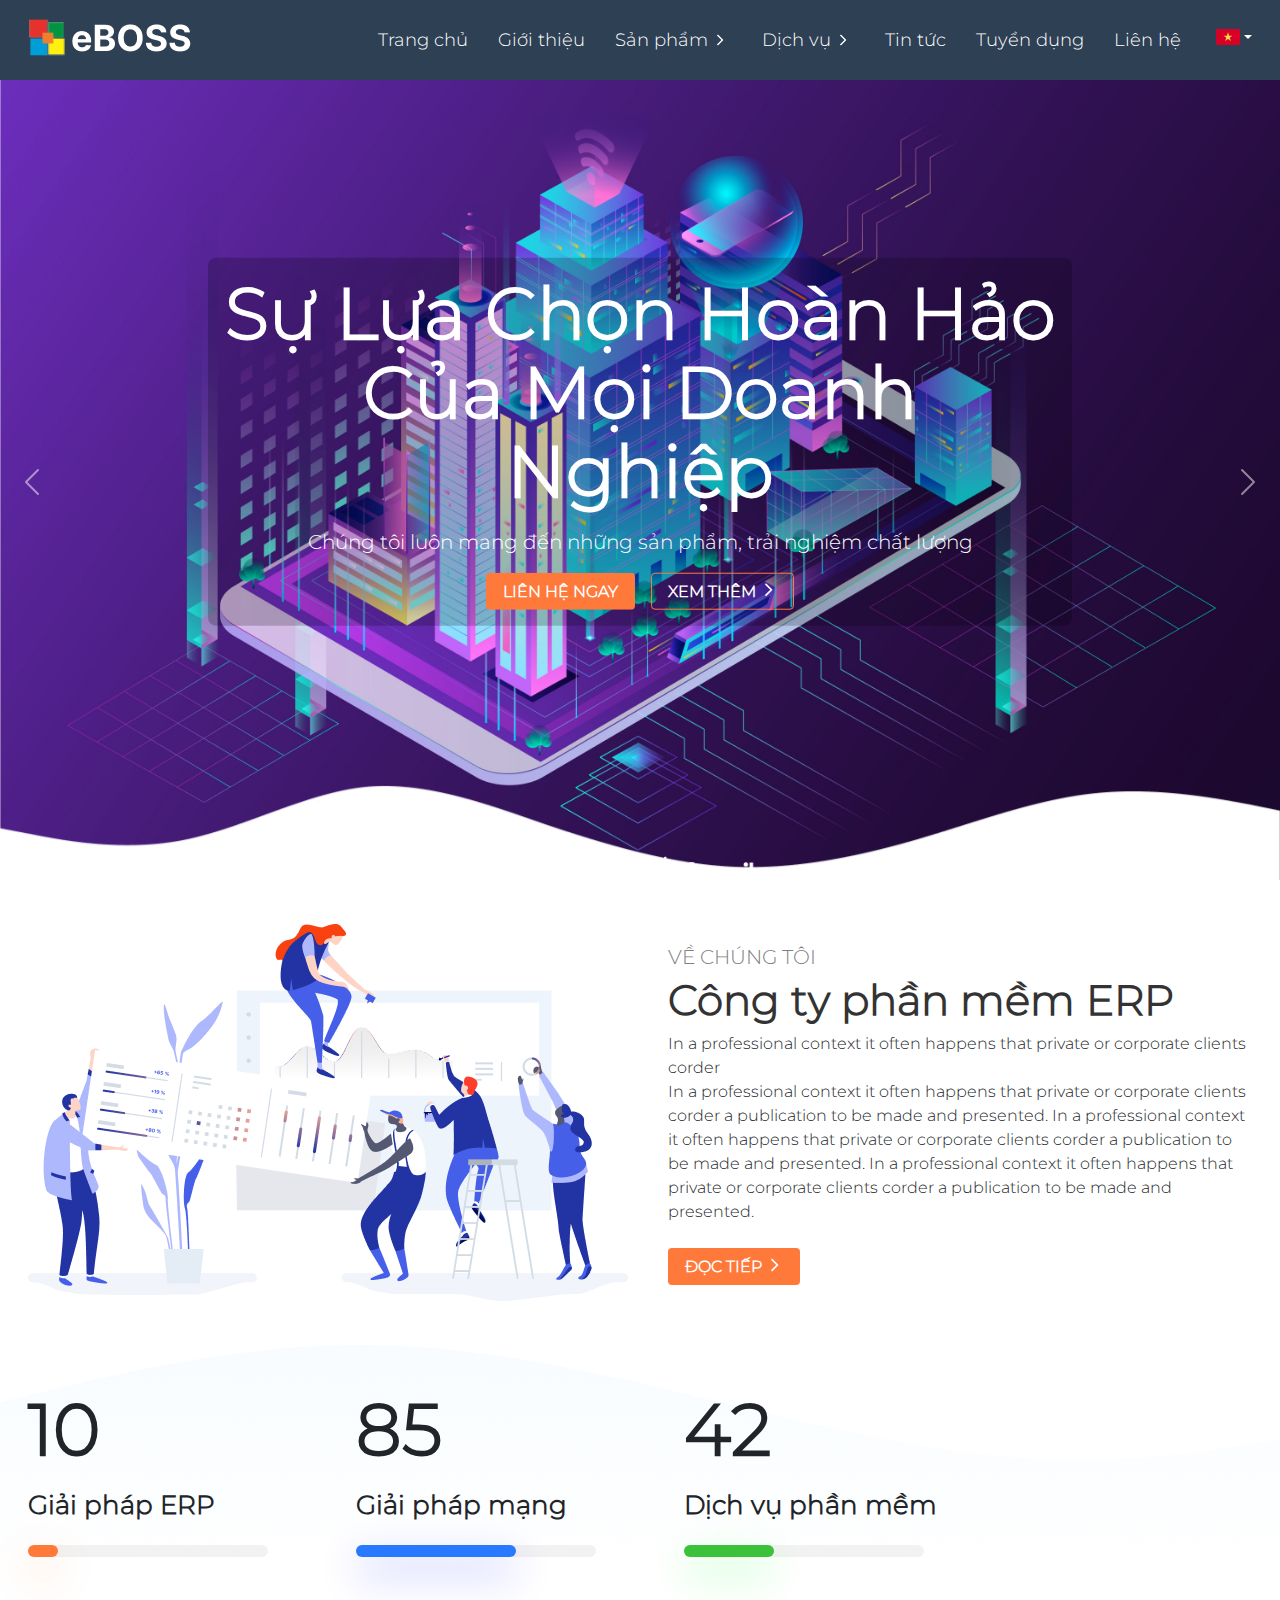
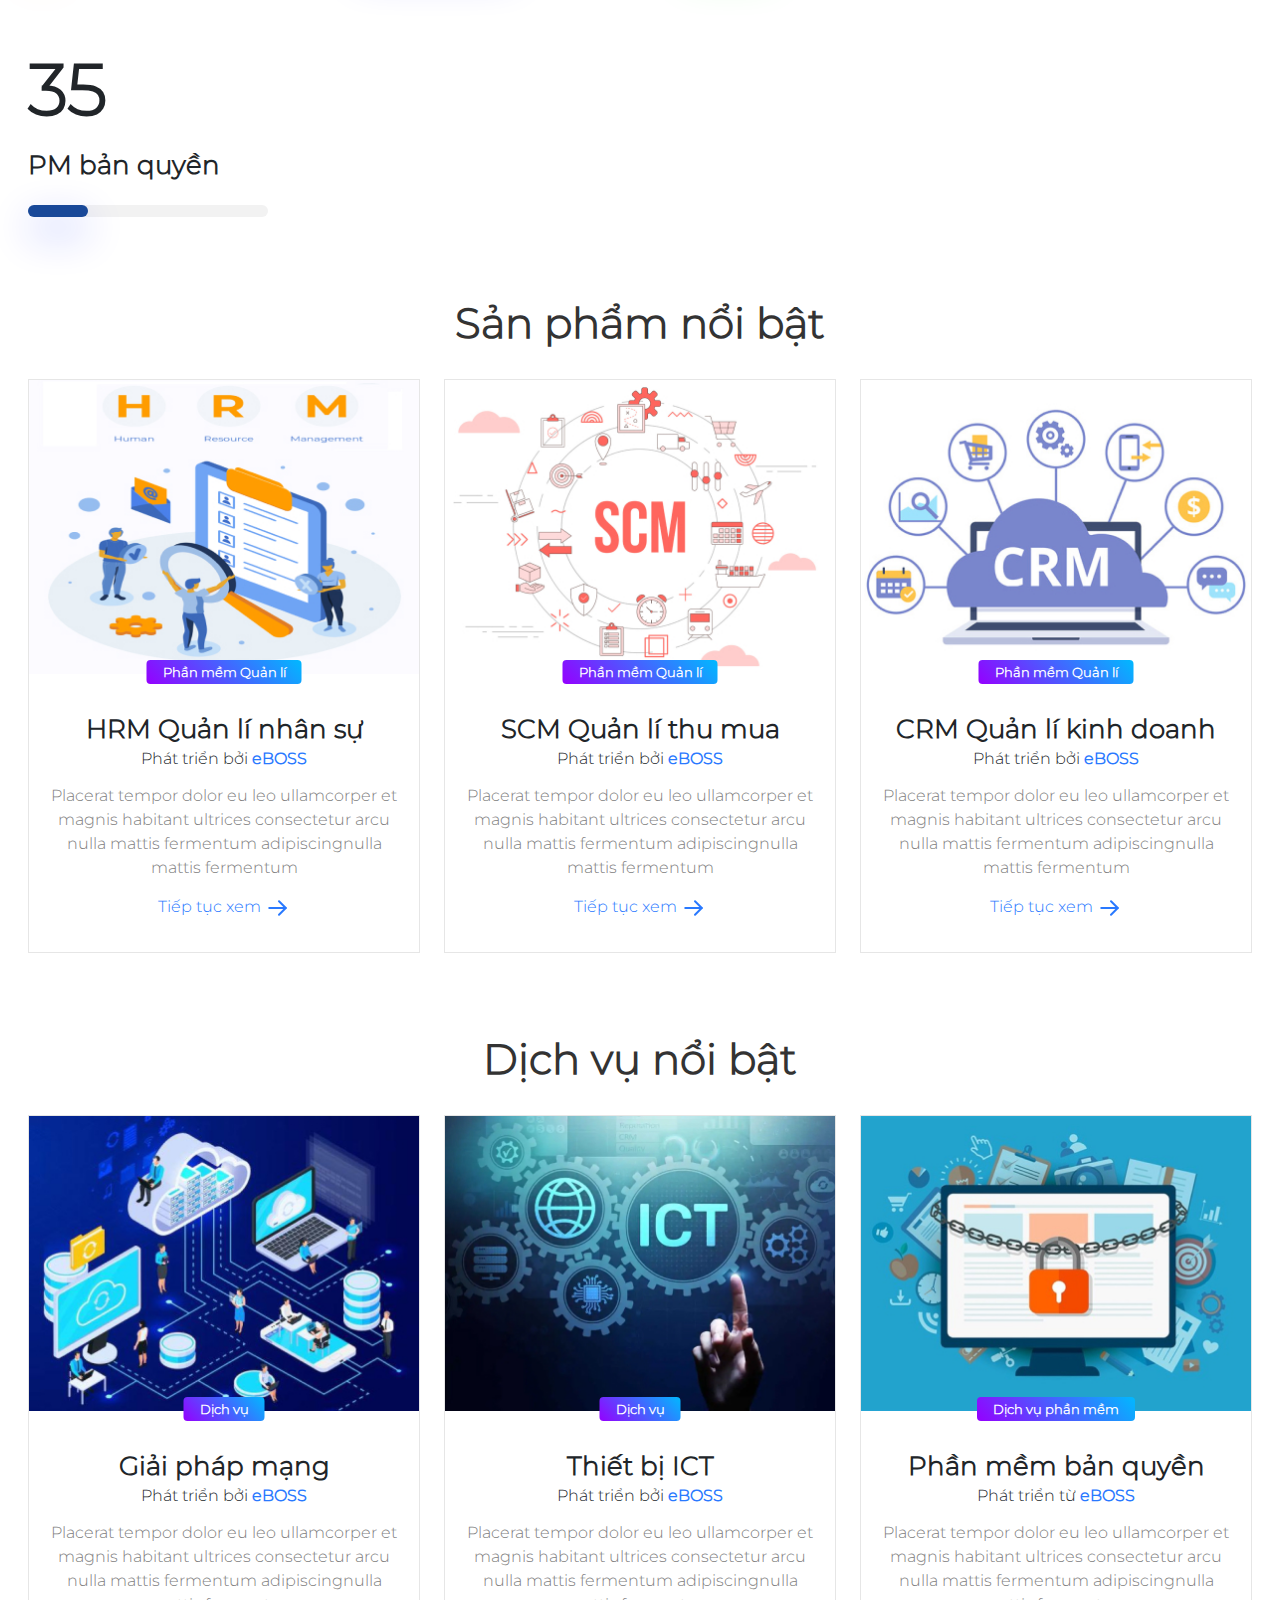
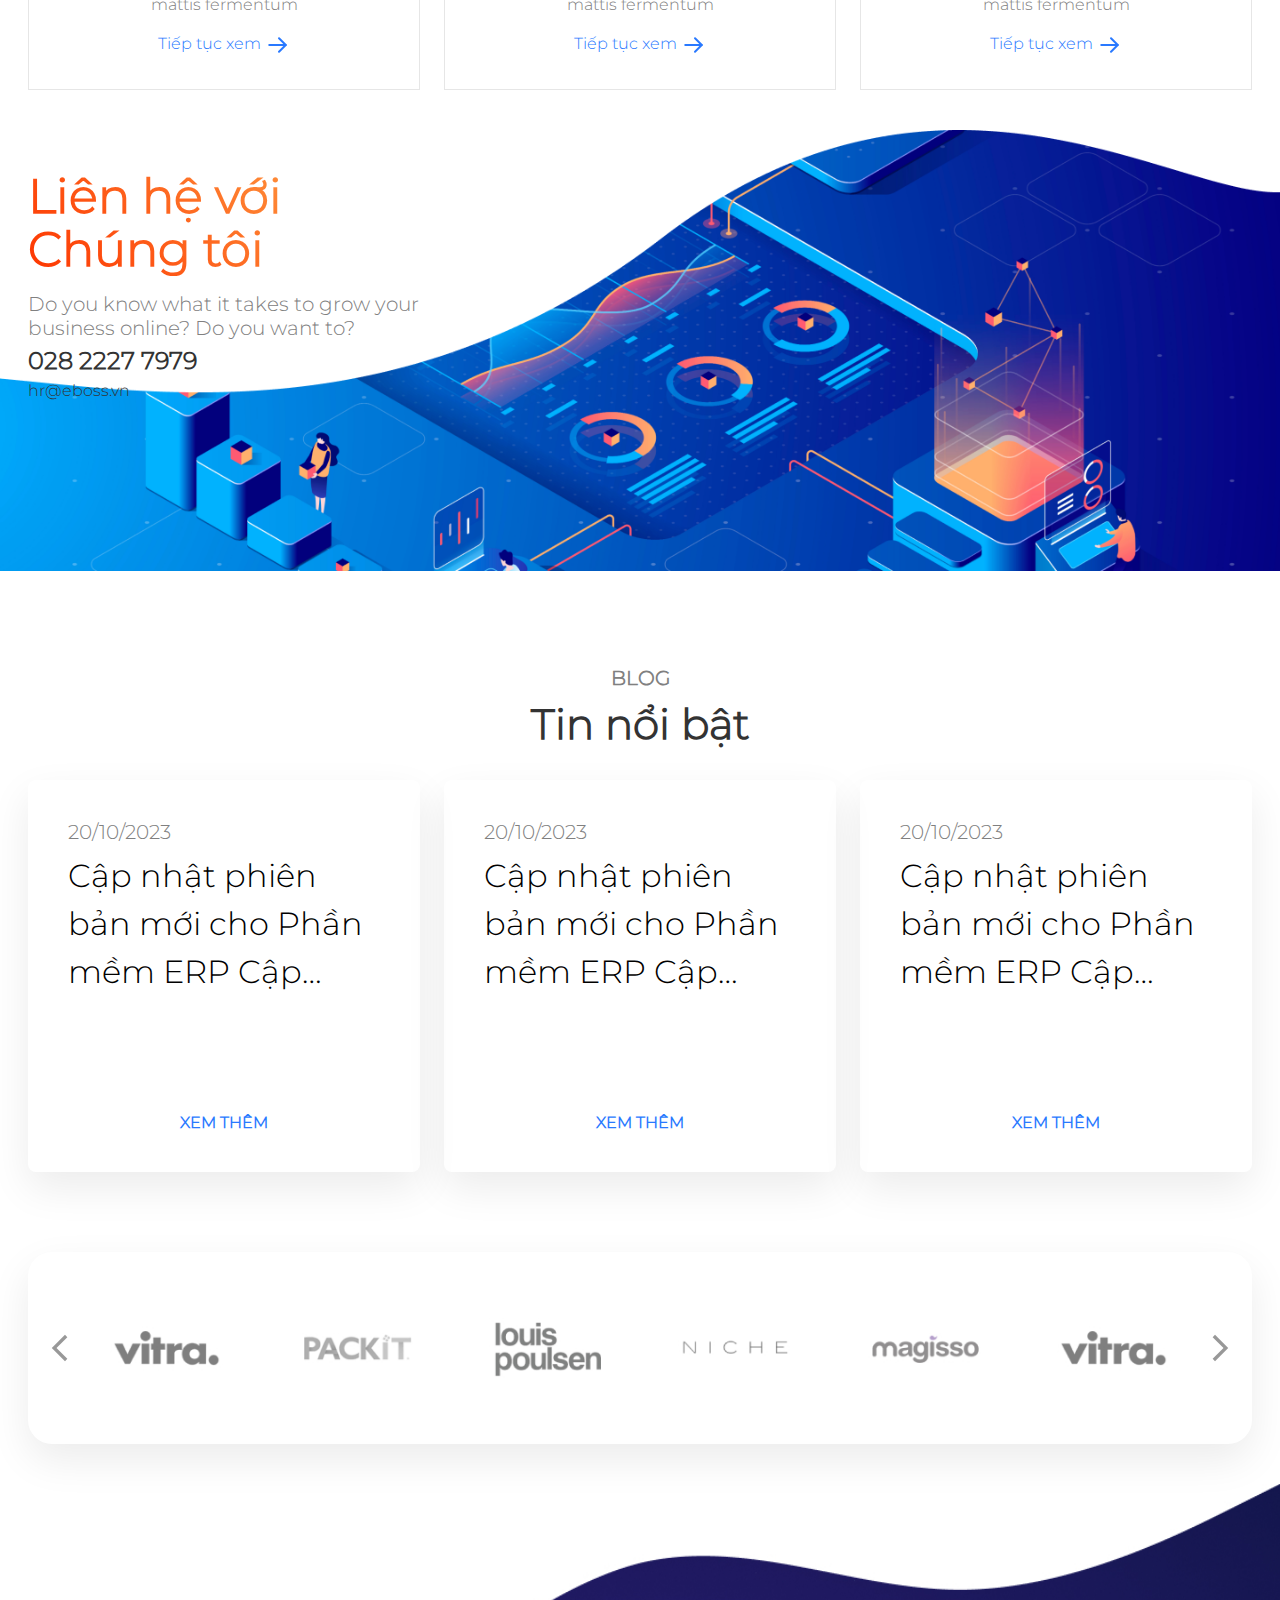
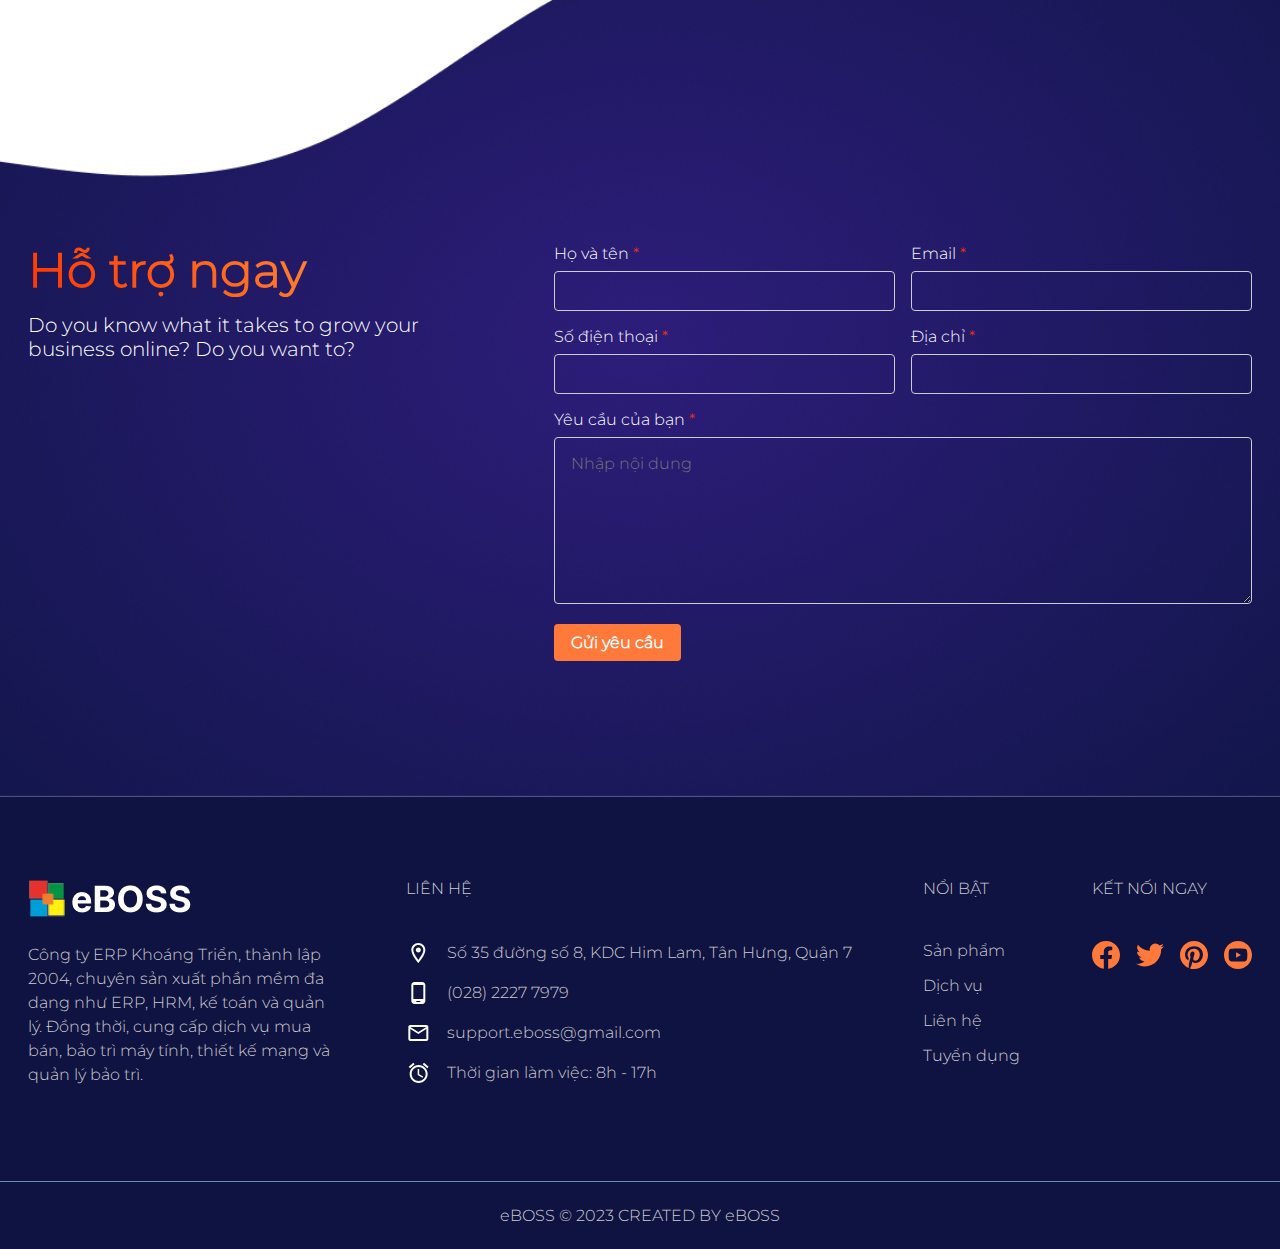
==== commit 1c2528f5: "update 100 product" ====
--- a/index.html
+++ b/index.html
@@ -18,7 +18,7 @@
         <div class="l-container">
             <nav class="nav-menu navbar navbar-expand-lg navbar-light">
                 <div class="logo">
-                    <a href="#"><img src="./src/images/Logo.png" alt="logo"></a>
+                    <a href="index.html"><img src="./src/images/Logo.png" alt="logo"></a>
                 </div>
                 <div class="btn-humberger" onclick="funcShowMenu()">
                     <svg xmlns="http://www.w3.org/2000/svg" width="32" height="32" viewBox="0 0 25 25" fill="none">
@@ -38,7 +38,7 @@
                         <li class="nav-item"><a href="index.html">Trang chủ</a></li>
                         <li><a href="about.html">Giới thiệu</a></li>
                         <li class="tdropdown">
-                            <a class="menu-items__link" href="#">Sản phẩm <img class="dropdown-icon" src="./src/images/right-button.svg" alt="down-icon"></a>
+                            <a class="menu-items__link" href="product.html">Sản phẩm <img class="dropdown-icon" src="./src/images/right-button.svg" alt="down-icon"></a>
                             <ul class="tdropdown-menu">
                                 <li><a href="#">Phần mềm quản lí</a></li>
                                 <li><a href="#">Dịch vụ phẩn mềm</a></li>
@@ -53,7 +53,7 @@
                         </li>
                         <li><a href="#">Tin tức</a></li>
                         <li><a href="#">Tuyển dụng</a></li>
-                        <li><a href="#">Liên hệ</a></li>
+                        <li><a href="contact.html">Liên hệ</a></li>
                         <div class="language-dropdown">
                             <button class="dropdown-toggle" id="languageDropdown">
                                 <img src="./src/images/logo-vn.png" alt="Ngôn ngữ 1" class="language-icon-main">
@@ -78,50 +78,11 @@
                         
                     </ul>
                 </div>
-                <!-- <ul  class="menu-list navbar-nav">
-                    <li><a href="index.html">Trang chủ</a></li>
-                    <li><a href="about.html">Giới thiệu</a></li>
-                    <li class="tdropdown">
-                        <a class="menu-items__link" href="#">Sản phẩm <img class="dropdown-icon" src="./src/images/right-button.svg" alt="down-icon"></a>
-                        <ul class="tdropdown-menu">
-                            <li><a href="#">Phần mềm quản lí</a></li>
-                            <li><a href="#">Dịch vụ phẩn mềm</a></li>
-                        </ul>
-                    </li>
-                    <li class="tdropdown">
-                        <a class="menu-items__link" href="#">Dịch vụ <img class="dropdown-icon" src="./src/images/right-button.svg" alt="down-icon"></a>
-                        <ul class="tdropdown-menu">
-                            <li><a href="#">Thiết bị ICT</a></li>
-                            <li><a href="#">Phần mềm bản quyền</a></li>
-                        </ul>
-                    </li>
-                    <li><a href="#">Tin tức</a></li>
-                    <li><a href="#">Tuyển dụng</a></li>
-                    <li><a href="#">Liên hệ</a></li>
-                    <div class="language-dropdown">
-                        <button class="dropdown-toggle" id="languageDropdown">
-                            <img src="./src/images/logo-vn.png" alt="Ngôn ngữ 1" class="language-icon-main">
-                        </button>
-                        <ul class="dropdown-menu dropdown-menu-right" aria-labelledby="languageDropdown">
-                            <li>
-                                <a href="#">
-                                    <img src="./src/images/logo-vn.png" alt="Ngôn ngữ 1" class="language-icon-show">
-                                    <span class="language-text-show">Việt Nam</span>
-                                </a>
-                            </li>
-                            <li>
-                                <a href="#">
-                                    <img src="./src/images/logo-vn.jpg" alt="Ngôn ngữ 2" class="language-icon-show">
-                                    <span class="language-text-show">Engligh</span>
-                                </a>
-                            </li>
-                        </ul>
-                    </div>
-                    
-                </ul> -->
+                <div onclick="closeMenu()" id="overlayBG" class="overlay-bg"></div>
             </nav>
         </div>
     </header>
+
     <section class="st-slider">
         <div id="carouselExampleInterval" class="carousel slide" data-bs-ride="carousel">
             <div class="carousel-inner">
@@ -185,11 +146,11 @@
                     </div>
                 </div>
             </div>
-            <button class="carousel-control-prev" type="button" data-bs-target="#carouselExampleInterval" data-bs-slide="prev">
+            <button class="carousel-control-prev ct-button-action ct-button-action__left" type="button" data-bs-target="#carouselExampleInterval" data-bs-slide="prev">
               <span class="carousel-control-prev-icon" aria-hidden="true"></span>
               <span class="visually-hidden">Previous</span>
             </button>
-            <button class="carousel-control-next" type="button" data-bs-target="#carouselExampleInterval" data-bs-slide="next">
+            <button class="carousel-control-next ct-button-action ct-button-action__right" type="button" data-bs-target="#carouselExampleInterval" data-bs-slide="next">
               <span class="carousel-control-next-icon" aria-hidden="true"></span>
               <span class="visually-hidden">Next</span>
             </button>
@@ -491,7 +452,7 @@
             <div id="recipeCarousel" class="carousel slide ct-carousel-partner" data-bs-ride="carousel">
 				<div class="carousel-inner" role="listbox">
 					<div class="carousel-item active">
-						<div class="col-lg-2 col-md-3 col-sm-4 col-12">
+						<div class="col-lg-2 col-sm-6 p-2 col-12">
 							<div class="card1">
 								<div class="card-img">
 									<img src="./src/images/partner/Rectangle 61.jpg" class="img-fluid">
@@ -500,7 +461,7 @@
 						</div>
 					</div>
 					<div class="carousel-item">
-						<div class="col-lg-2 col-md-3 col-sm-4 col-12">
+						<div class="col-lg-2 col-sm-6 p-2 col-12">
 							<div class="card-item">
 								<div class="card-img">
 									<img src="./src/images/partner/Rectangle 63.jpg" class="img-fluid">
@@ -509,7 +470,7 @@
 						</div>
 					</div>
 					<div class="carousel-item">
-						<div class="col-lg-2 col-md-3 col-sm-4 col-12">
+						<div class="col-lg-2 col-sm-6 p-2 col-12">
 							<div class="card-item">
 								<div class="card-img">
 									<img src="./src/images/partner/Rectangle 66.jpg" class="img-fluid">
@@ -518,7 +479,7 @@
 						</div>
 					</div>
 					<div class="carousel-item">
-						<div class="col-lg-2 col-md-3 col-sm-4 col-12">
+						<div class="col-lg-2 col-sm-6 p-2 col-12">
 							<div class="card-item">
 								<div class="card-img">
 									<img src="./src/images/partner/Rectangle 68.jpg" class="img-fluid">
@@ -527,7 +488,7 @@
 						</div>
 					</div>
 					<div class="carousel-item">
-						<div class="col-lg-2 col-md-3 col-sm-4 col-12">
+						<div class="col-lg-2 col-md-6 p-2 col-12">
 							<div class="card-item">
 								<div class="card-img">
 									<img src="./src/images/partner/Rectangle 69.jpg" class="img-fluid">
@@ -567,7 +528,7 @@
                             </div>
                             <div class="form-item">
                                 <div class="form-title">Email <span>*</span></div>
-                                <div><input type="text"></div>
+                                <div><input type="email"></div>
                             </div>
                         </div>
                         <div class="form-line">
@@ -675,7 +636,7 @@
                     <div class="footer-list">
                         <div class="footer-item">
                             <div class="footer-item__text">
-                                <a class="ct-link" href="#">Sản phẩm</a>
+                                <a class="ct-link" href="product.html">Sản phẩm</a>
                             </div>
                         </div>
                         <div class="footer-item">
@@ -685,7 +646,7 @@
                         </div>
                         <div class="footer-item">
                             <div class="footer-item__text">
-                                <a class="ct-link" href="">Liên hệ</a>
+                                <a class="ct-link" href="contact.html">Liên hệ</a>
                             </div>
                         </div>
                         <div class="footer-item">
--- a/src/css/style.css
+++ b/src/css/style.css
@@ -1,3 +1,4 @@
+@charset "UTF-8";
 @import url("https://fonts.googleapis.com/css2?family=Montserrat:wght@300;400;600;700;800&display=swap");
 /*========================================*/
 /*  break point
@@ -18,25 +19,43 @@
   align-items: center;
   margin-bottom: 32px;
 }
+@media screen and (max-width: 768px) {
+  .st-history .history-item {
+    flex-direction: column;
+    align-items: start;
+    gap: 0;
+  }
+}
 .st-history .history-item h2 {
   font-size: 48px;
   font-weight: bold;
   color: #049FD6;
   flex-basis: auto;
 }
-@media print, screen and (min-width: 1366px) {
+@media screen and (max-width: 559px) {
   .st-history .history-item h2 {
-    color: red;
+    font-size: 34px;
   }
 }
 .st-history .history-item .text {
   font-size: 18px;
   flex: 1;
 }
+@media screen and (max-width: 559px) {
+  .st-history .history-item .text {
+    font-size: 16px;
+  }
+}
 
 .st-vision .vision {
   display: flex;
   gap: 24px;
+}
+@media screen and (max-width: 559px) {
+  .st-vision .vision {
+    flex-direction: column;
+    align-items: center;
+  }
 }
 .st-vision .vision-item {
   max-width: 392px;
@@ -68,8 +87,23 @@
   justify-content: center;
   align-items: center;
 }
+@media screen and (max-width: 768px) {
+  .st-value .value {
+    flex-direction: column;
+  }
+}
 .st-value .value-content {
   max-width: 600px;
+}
+@media screen and (max-width: 768px) {
+  .st-value .value-content {
+    max-width: 100%;
+  }
+}
+@media screen and (max-width: 768px) {
+  .st-value .value .ct-title {
+    text-align: center;
+  }
 }
 .st-value .value-subtitle {
   line-height: 1.5;
@@ -81,10 +115,20 @@
   gap: 24px;
   flex-wrap: wrap;
 }
+@media screen and (max-width: 768px) {
+  .st-value .value-list {
+    justify-content: center;
+  }
+}
 .st-value .value-item {
   max-width: 288px;
   border: 1px solid #E6E6E6;
   padding: 24px;
+}
+@media screen and (max-width: 559px) {
+  .st-value .value-item {
+    max-width: 392px;
+  }
 }
 .st-value .value-title {
   font-size: 26px;
@@ -103,6 +147,11 @@
   flex-wrap: wrap;
   gap: 24px;
   row-gap: 40px;
+}
+@media screen and (max-width: 768px) {
+  .st-personnel .personnel {
+    justify-content: center;
+  }
 }
 .st-personnel .personnel-img {
   max-width: 288px;
@@ -250,6 +299,11 @@
   background-image: -webkit-gradient(linear, left bottom, left top, color-stop(0.44, rgb(122, 153, 217)), color-stop(0.72, rgb(73, 125, 189)), color-stop(0.86, rgb(28, 58, 148)));
 }
 
+img {
+  -o-object-fit: cover;
+     object-fit: cover;
+}
+
 /* *****************************
  * Container
  **************************** */
@@ -278,6 +332,17 @@
   padding-bottom: 0;
 }
 
+.ct-p-80 {
+  padding-top: 80px;
+  padding-bottom: 80px;
+}
+@media screen and (max-width: 559px) {
+  .ct-p-80 {
+    padding-top: 40px;
+    padding-bottom: 40px;
+  }
+}
+
 .cl-primary {
   color: #FF793B;
 }
@@ -291,6 +356,7 @@
   display: inline-flex;
   transition: 0.3s all;
   font-weight: 600;
+  cursor: pointer;
 }
 .button-primary.outline {
   background-color: transparent;
@@ -329,6 +395,10 @@
 
 .ct-link:hover {
   color: #049FD6;
+}
+
+.ct-pb-0 {
+  padding-bottom: 0;
 }
 
 .tag {
@@ -343,6 +413,11 @@
   font-weight: bold;
   color: #333333;
   margin-bottom: 30px;
+}
+@media screen and (max-width: 559px) {
+  .title {
+    font-size: 30px;
+  }
 }
 
 .subtitle {
@@ -351,6 +426,283 @@
   text-transform: uppercase;
   font-weight: 600;
   margin-bottom: 8px;
+}
+
+.header {
+  background-color: #2e4054;
+}
+.header .nav-menu {
+  color: white;
+  display: flex;
+  align-items: center;
+  justify-content: space-between;
+  padding: 16px 0;
+  /* Style cho dropdown container */
+  /* Style cho dropdown toggle button (main) */
+  /* Style cho dropdown menu */
+  /* Hiển thị dropdown menu khi hover trên dropdown button (main) */
+  /* Style cho mỗi mục trong dropdown menu */
+}
+@media screen and (max-width: 559px) {
+  .header .nav-menu {
+    padding: 8px 0;
+  }
+}
+.header .nav-menu .btn-humberger {
+  cursor: pointer;
+  display: none;
+}
+@media screen and (max-width: 959px) {
+  .header .nav-menu .btn-humberger {
+    display: block;
+  }
+}
+.header .nav-menu .btn-humberger:hover svg {
+  color: #FF793B;
+}
+.header .nav-menu .icon-close {
+  display: none;
+}
+.header .nav-menu .overlay-bg {
+  display: none;
+}
+@media screen and (max-width: 959px) {
+  .header .nav-menu {
+    position: relative;
+  }
+  .header .nav-menu .overlay-bg {
+    visibility: hidden;
+    opacity: 0;
+    transition: 0.3s all;
+    position: absolute;
+    top: 0;
+    right: -30px;
+    width: 100vw;
+    height: 100vh;
+    background-color: rgba(0, 0, 0, 0.5);
+    z-index: 2;
+  }
+  .header .nav-menu .overlay-bg.show {
+    display: unset;
+    visibility: visible;
+    opacity: 1;
+    transition: 0.3s all;
+  }
+  .header .nav-menu #navMenuList {
+    visibility: hidden;
+    opacity: 0;
+    transition: 0.3s all;
+    position: absolute;
+    top: 0;
+    right: -30px;
+    width: 350px;
+    height: 100vh;
+    background-color: #808080;
+    z-index: 10;
+    padding: 24px;
+  }
+  .header .nav-menu #navMenuList.show {
+    visibility: visible;
+    opacity: 1;
+    transition: 0.3s all;
+  }
+  .header .nav-menu #navMenuList .icon-close {
+    display: block;
+    text-align: end;
+    transition: 0.3s all;
+  }
+  .header .nav-menu #navMenuList .icon-close svg {
+    cursor: pointer;
+  }
+  .header .nav-menu #navMenuList .icon-close svg:hover {
+    color: #FF793B;
+    transition: 0.3s all;
+  }
+  .header .nav-menu .dropdown-menu {
+    right: unset;
+    left: 0;
+    top: 18px;
+    width: 60%;
+  }
+}
+.header .nav-menu .menu-list {
+  list-style: none;
+  display: flex;
+  gap: 30px;
+}
+.header .nav-menu .menu-list a {
+  font-size: 18px;
+}
+.header .nav-menu .menu-list a:hover {
+  color: #049fd6;
+}
+.header .nav-menu .tdropdown-menu {
+  visibility: hidden;
+  opacity: 0;
+  position: absolute;
+  background-color: #fff;
+  list-style: none;
+  padding: 8px;
+  margin: 0;
+  z-index: 1;
+  border-radius: 4px;
+  transition: 0.3s all;
+}
+.header .nav-menu .tdropdown-menu li {
+  padding: 10px;
+}
+.header .nav-menu .tdropdown-menu a {
+  color: black;
+  transition: color 0.3s;
+}
+.header .nav-menu .tdropdown-menu a:hover {
+  color: #ff5733;
+}
+.header .nav-menu .tdropdown .menu-items__link {
+  display: flex;
+}
+.header .nav-menu .tdropdown:hover .tdropdown-menu {
+  visibility: visible;
+  opacity: 1;
+  transition: 0.3s all;
+}
+.header .nav-menu .tdropdown:hover .dropdown-icon {
+  rotate: 90deg;
+  transition: 0.3s all;
+}
+.header .nav-menu .dropdown-icon {
+  width: 24px;
+  transition: 0.3s all;
+}
+.header .nav-menu .language-dropdown {
+  position: relative;
+  display: inline-block;
+}
+.header .nav-menu .language-dropdown img {
+  width: 24px;
+}
+.header .nav-menu .dropdown-toggle {
+  background-color: transparent;
+  border-radius: 4px;
+  cursor: pointer;
+  display: flex;
+  align-items: center;
+  justify-content: space-between;
+}
+.header .nav-menu .dropdown-toggle .language-icon-main {
+  font-size: 12px;
+  margin-left: 5px;
+}
+.header .nav-menu .dropdown-toggle .dropdown-icon-main {
+  font-size: 12px;
+  margin-left: 5px;
+}
+.header .nav-menu .dropdown-toggle::after {
+  color: #fff;
+}
+.header .nav-menu .dropdown-menu {
+  position: absolute;
+  top: 100%;
+  right: 0;
+  list-style: none;
+  padding: 8px;
+  margin: 0;
+  display: none;
+  background-color: #fff;
+  border-radius: 4px;
+}
+.header .nav-menu .language-dropdown:hover .dropdown-menu {
+  display: block;
+}
+.header .nav-menu .dropdown-menu li {
+  padding: 8px 10px;
+}
+.header .nav-menu .dropdown-menu li a {
+  display: flex;
+  align-items: center;
+}
+.header .nav-menu .dropdown-menu li .language-icon-show {
+  margin-right: 5px;
+}
+.header .nav-menu .dropdown-menu li .language-text-show {
+  font-size: 14px;
+}
+
+.footer {
+  padding-top: 80px;
+  background-color: #0F1342;
+  color: #ccc;
+}
+@media screen and (max-width: 559px) {
+  .footer {
+    padding: 40px 0 0 0;
+  }
+}
+.footer-content {
+  display: flex;
+  justify-content: space-between;
+  padding-bottom: 80px;
+}
+@media screen and (max-width: 959px) {
+  .footer-content {
+    gap: 16px;
+  }
+}
+@media screen and (max-width: 768px) {
+  .footer-content {
+    display: block;
+  }
+}
+@media screen and (max-width: 559px) {
+  .footer-content {
+    padding-bottom: 40px;
+  }
+}
+.footer-content h4 {
+  margin-bottom: 40px;
+}
+@media screen and (max-width: 768px) {
+  .footer-content h4 {
+    margin-top: 32px;
+    margin-bottom: 16px;
+    font-weight: bold;
+  }
+}
+.footer-info {
+  width: 25%;
+}
+@media screen and (max-width: 768px) {
+  .footer-info {
+    width: 100%;
+  }
+}
+.footer-info__desc {
+  color: #ccc;
+  margin-top: 18px;
+  line-height: 1.5;
+}
+.footer-item {
+  display: flex;
+  gap: 16px;
+  align-items: center;
+  margin-bottom: 16px;
+}
+.footer-social__list {
+  display: flex;
+  gap: 16px;
+}
+.footer-social__list svg {
+  color: #FF793B;
+  transition: 0.3s all;
+}
+.footer-social__list svg:hover {
+  color: #049FD6;
+  transition: 0.3s all;
+}
+
+.copy-right {
+  padding: 24px 0;
+  border-top: 1px solid #678FB5;
 }
 
 #backtotop {
@@ -372,8 +724,8 @@
 }
 @media screen and (max-width: 559px) {
   #backtotop {
-    width: 34px;
-    height: 34px;
+    width: 38px;
+    height: 38px;
   }
 }
 #backtotop:hover {
@@ -397,12 +749,22 @@
     height: 300px;
   }
 }
-.st-banner h3 {
+@media screen and (max-width: 559px) {
+  .st-banner {
+    height: 150px;
+  }
+}
+.st-banner h1 {
   font-size: 48px;
   color: #fff;
   position: relative;
 }
-.st-banner h3::after {
+@media screen and (max-width: 559px) {
+  .st-banner h1 {
+    font-size: 34px;
+  }
+}
+.st-banner h1::after {
   position: absolute;
   content: "";
   left: 0;
@@ -410,4 +772,95 @@
   width: 10%;
   height: 4px;
   background-color: #049FD6;
+}
+
+.st-product .product-list {
+  display: flex;
+  gap: 24px;
+  flex-wrap: wrap;
+}
+@media screen and (max-width: 768px) {
+  .st-product .product-list {
+    flex-wrap: wrap;
+    justify-content: center;
+  }
+}
+@media screen and (max-width: 559px) {
+  .st-product .product-list {
+    justify-content: center;
+  }
+}
+.st-product .product {
+  max-width: 392px;
+  border: 1px solid #E6E6E6;
+}
+@media screen and (max-width: 1199px) {
+  .st-product .product {
+    max-width: 380px;
+  }
+}
+@media screen and (max-width: 768px) {
+  .st-product .product {
+    max-width: 300px;
+  }
+}
+@media screen and (max-width: 559px) {
+  .st-product .product {
+    max-width: 380px;
+  }
+}
+.st-product .product-img {
+  width: initial;
+}
+.st-product .product-img img {
+  max-width: 100%;
+}
+.st-product .product-content {
+  position: relative;
+  display: flex;
+  flex-direction: column;
+  gap: 16px;
+  padding: 32px 16px;
+  text-align: center;
+  border-top: none;
+}
+.st-product .product-cate {
+  position: absolute;
+  left: 50%;
+  top: -18px;
+  transform: translate(-50%);
+  font-size: 13px;
+  font-weight: 600;
+}
+@media screen and (max-width: 1199px) {
+  .st-product .product-cate {
+    width: -moz-max-content;
+    width: max-content;
+    max-width: 150px;
+  }
+}
+.st-product .product-title h3 {
+  font-size: 26px;
+  font-weight: bold;
+}
+@media screen and (max-width: 1199px) {
+  .st-product .product-title h3 {
+    font-size: 24px;
+  }
+}
+.st-product .product-title .author {
+  font-size: 16px;
+}
+.st-product .product-title .author span {
+  color: #2979FF;
+  font-weight: bold;
+}
+.st-product .product-desc {
+  color: #808080;
+  font-weight: 400;
+  line-height: 1.5;
+}
+.st-product .product-action {
+  color: #2979FF;
+  font-weight: 400;
 }/*# sourceMappingURL=style.css.map */--- a/src/css/index.css
+++ b/src/css/index.css
@@ -1,184 +1,9 @@
-@charset "UTF-8";
 /*========================================*/
 /*  break point
 /*========================================*/
 /*========================================*/
 /*  media query Mixin
 /*========================================*/
-.header {
-  background-color: #2E4054;
-}
-.header .nav-menu {
-  color: white;
-  display: flex;
-  align-items: center;
-  justify-content: space-between;
-  padding: 16px 0;
-  /* Style cho dropdown container */
-  /* Style cho dropdown toggle button (main) */
-  /* Style cho dropdown menu */
-  /* Hiển thị dropdown menu khi hover trên dropdown button (main) */
-  /* Style cho mỗi mục trong dropdown menu */
-}
-.header .nav-menu .btn-humberger {
-  cursor: pointer;
-  display: none;
-}
-@media screen and (max-width: 959px) {
-  .header .nav-menu .btn-humberger {
-    display: block;
-  }
-}
-.header .nav-menu .btn-humberger:hover svg {
-  color: #FF793B;
-}
-.header .nav-menu .icon-close {
-  display: none;
-}
-@media screen and (max-width: 959px) {
-  .header .nav-menu {
-    position: relative;
-  }
-  .header .nav-menu #navMenuList {
-    visibility: hidden;
-    opacity: 0;
-    transition: 0.3s all;
-    position: absolute;
-    top: 0;
-    right: -30px;
-    width: 350px;
-    height: 100vh;
-    background-color: #808080;
-    z-index: 10;
-    padding: 24px;
-  }
-  .header .nav-menu #navMenuList.show {
-    visibility: visible;
-    opacity: 1;
-    transition: 0.3s all;
-  }
-  .header .nav-menu #navMenuList .icon-close {
-    display: block;
-    text-align: end;
-    transition: 0.3s all;
-  }
-  .header .nav-menu #navMenuList .icon-close svg {
-    cursor: pointer;
-  }
-  .header .nav-menu #navMenuList .icon-close svg:hover {
-    color: #FF793B;
-    transition: 0.3s all;
-  }
-  .header .nav-menu .dropdown-menu {
-    right: unset;
-    left: 0;
-    top: 18px;
-    width: 60%;
-  }
-}
-.header .nav-menu .menu-list {
-  list-style: none;
-  display: flex;
-  gap: 30px;
-}
-.header .nav-menu .menu-list a {
-  font-size: 18px;
-}
-.header .nav-menu .menu-list a:hover {
-  color: #049FD6;
-}
-.header .nav-menu .tdropdown-menu {
-  visibility: hidden;
-  opacity: 0;
-  position: absolute;
-  background-color: #fff;
-  list-style: none;
-  padding: 8px;
-  margin: 0;
-  z-index: 1;
-  border-radius: 4px;
-  transition: 0.3s all;
-}
-.header .nav-menu .tdropdown-menu li {
-  padding: 10px;
-}
-.header .nav-menu .tdropdown-menu a {
-  color: black;
-  transition: color 0.3s;
-}
-.header .nav-menu .tdropdown-menu a:hover {
-  color: #ff5733;
-}
-.header .nav-menu .tdropdown .menu-items__link {
-  display: flex;
-}
-.header .nav-menu .tdropdown:hover .tdropdown-menu {
-  visibility: visible;
-  opacity: 1;
-  transition: 0.3s all;
-}
-.header .nav-menu .tdropdown:hover .dropdown-icon {
-  rotate: 90deg;
-  transition: 0.3s all;
-}
-.header .nav-menu .dropdown-icon {
-  width: 24px;
-  transition: 0.3s all;
-}
-.header .nav-menu .language-dropdown {
-  position: relative;
-  display: inline-block;
-}
-.header .nav-menu .language-dropdown img {
-  width: 24px;
-}
-.header .nav-menu .dropdown-toggle {
-  background-color: transparent;
-  border-radius: 4px;
-  cursor: pointer;
-  display: flex;
-  align-items: center;
-  justify-content: space-between;
-}
-.header .nav-menu .dropdown-toggle .language-icon-main {
-  font-size: 12px;
-  margin-left: 5px;
-}
-.header .nav-menu .dropdown-toggle .dropdown-icon-main {
-  font-size: 12px;
-  margin-left: 5px;
-}
-.header .nav-menu .dropdown-toggle::after {
-  color: #fff;
-}
-.header .nav-menu .dropdown-menu {
-  position: absolute;
-  top: 100%;
-  right: 0;
-  list-style: none;
-  padding: 8px;
-  margin: 0;
-  display: none;
-  background-color: #fff;
-  border-radius: 4px;
-}
-.header .nav-menu .language-dropdown:hover .dropdown-menu {
-  display: block;
-}
-.header .nav-menu .dropdown-menu li {
-  padding: 8px 10px;
-}
-.header .nav-menu .dropdown-menu li a {
-  display: flex;
-  align-items: center;
-}
-.header .nav-menu .dropdown-menu li .language-icon-show {
-  margin-right: 5px;
-}
-.header .nav-menu .dropdown-menu li .language-text-show {
-  font-size: 14px;
-}
-
 .st-slider {
   position: relative;
 }
@@ -201,6 +26,19 @@
 @media screen and (max-width: 959px) {
   #carouselExampleInterval .carousel-inner .carousel-item img.bg {
     max-height: 30rem;
+  }
+}
+@media screen and (max-width: 559px) {
+  #carouselExampleInterval .ct-button-action {
+    height: -moz-fit-content;
+    height: fit-content;
+    top: 380px;
+  }
+  #carouselExampleInterval .ct-button-action__left {
+    left: 40%;
+  }
+  #carouselExampleInterval .ct-button-action__right {
+    right: 40%;
   }
 }
 
@@ -221,6 +59,11 @@
     width: 40rem;
   }
 }
+@media screen and (max-width: 768px) {
+  .carousel-caption1 {
+    width: 35rem;
+  }
+}
 @media screen and (max-width: 559px) {
   .carousel-caption1 {
     width: 23rem;
@@ -263,24 +106,18 @@
   gap: 40px;
   align-items: center;
 }
-@media screen and (max-width: 559px) {
+@media screen and (max-width: 768px) {
   .abouts {
-    display: block;
-  }
-}
-@media screen and (max-width: 559px) {
-  .abouts {
-    display: flex;
     flex-direction: column-reverse;
   }
 }
-@media screen and (max-width: 959px) {
+@media screen and (max-width: 1199px) {
   .abouts-img {
     flex-basis: auto;
     max-width: 400px;
   }
   .abouts-img img {
-    width: 100%;
+    max-width: inherit;
   }
 }
 @media screen and (max-width: 768px) {
@@ -418,97 +255,6 @@
 .st-analyst .analyst-line.cl-dark-blue::after {
   background: linear-gradient(0deg, rgba(41, 121, 255, 0.6) 0%, rgba(41, 121, 255, 0.6) 100%), #000;
   box-shadow: 0px 16px 40px 0px rgba(12, 36, 255, 0.32);
-}
-
-.st-product .product-list {
-  display: flex;
-  gap: 24px;
-}
-@media screen and (max-width: 768px) {
-  .st-product .product-list {
-    flex-wrap: wrap;
-    justify-content: space-between;
-  }
-}
-@media screen and (max-width: 559px) {
-  .st-product .product-list {
-    justify-content: center;
-  }
-}
-.st-product .product {
-  max-width: 392px;
-}
-@media screen and (max-width: 1199px) {
-  .st-product .product {
-    max-width: 380px;
-  }
-}
-@media screen and (max-width: 768px) {
-  .st-product .product {
-    max-width: 300px;
-  }
-}
-@media screen and (max-width: 559px) {
-  .st-product .product {
-    max-width: 380px;
-  }
-}
-.st-product .product-img {
-  width: initial;
-}
-@media screen and (max-width: 1199px) {
-  .st-product .product-img img {
-    max-width: 100%;
-  }
-}
-.st-product .product-content {
-  position: relative;
-  display: flex;
-  flex-direction: column;
-  gap: 16px;
-  padding: 32px 16px;
-  text-align: center;
-  border-top: none;
-}
-.st-product .product-cate {
-  position: absolute;
-  left: 50%;
-  top: -18px;
-  transform: translate(-50%);
-  font-size: 13px;
-  font-weight: 600;
-}
-@media screen and (max-width: 1199px) {
-  .st-product .product-cate {
-    width: -moz-max-content;
-    width: max-content;
-    max-width: 150px;
-  }
-}
-.st-product .product-title h3 {
-  font-size: 26px;
-  font-weight: bold;
-}
-@media screen and (max-width: 1199px) {
-  .st-product .product-title h3 {
-    font-size: 24px;
-  }
-}
-.st-product .product-title .author {
-  font-size: 16px;
-}
-.st-product .product-title .author span {
-  color: #2979FF;
-  font-weight: bold;
-}
-.st-product .product-desc {
-  color: #808080;
-  font-weight: 400;
-  line-height: 1.5;
-}
-.st-product .product-action {
-  color: #2979FF;
-  font-weight: 400;
 }
 
 .st-contact-us {
@@ -701,10 +447,6 @@
 .carousel-partner .card-img {
   text-align: center;
 }
-.carousel-partner .card-img img {
-  -o-object-fit: cover;
-     object-fit: cover;
-}
 
 .ct-carousel-partner {
   /* medium and up screens */
@@ -715,9 +457,26 @@
   background: #FFF;
   box-shadow: 0px 16px 40px 0px rgba(0, 0, 0, 0.08);
 }
+@media screen and (max-width: 559px) {
+  .ct-carousel-partner .carousel-inner {
+    padding: 24px;
+  }
+}
+@media screen and (max-width: 559px) {
+  .ct-carousel-partner .carousel-inner .carousel-item.active {
+    display: flex;
+    gap: 24px;
+  }
+}
 .ct-carousel-partner .card-img {
-  width: 186px;
+  width: 100%;
   height: 96px;
+}
+.ct-carousel-partner .card-img img {
+  width: 100%;
+  height: inherit;
+  -o-object-fit: contain;
+     object-fit: contain;
 }
 .ct-carousel-partner .carousel-control-prev-icon {
   background-image: url(./../images/arrow_back.svg);
@@ -754,9 +513,19 @@
 .carousel-control-next {
   right: 16px;
 }
+@media screen and (max-width: 559px) {
+  .carousel-control-next {
+    right: 0;
+  }
+}
 
 .carousel-control-prev {
   left: 16px;
+}
+@media screen and (max-width: 559px) {
+  .carousel-control-prev {
+    left: 0;
+  }
 }
 
 .carousel-control-next, .carousel-control-prev {
@@ -777,10 +546,9 @@
   }
 }
 .st-support .support {
-  padding-top: 23rem;
+  padding-top: 20rem;
   padding-bottom: 6rem;
   margin: auto 0;
-  height: 827px;
   display: flex;
   justify-content: space-between;
   -moz-column-gap: 30px;
@@ -814,11 +582,22 @@
   font-weight: 700;
   line-height: 1.1;
 }
+@media screen and (max-width: 559px) {
+  .st-support .support h3 {
+    font-size: 34px;
+  }
+}
 .st-support .support-subtitle {
   margin-top: 1rem;
   font-size: 20px;
   color: #FFF;
   width: 80%;
+}
+@media screen and (max-width: 559px) {
+  .st-support .support-subtitle {
+    font-size: 16px;
+    width: 100%;
+  }
 }
 .st-support .support .form-line {
   display: flex;
@@ -867,71 +646,4 @@
 .st-support .support .form-item textarea {
   width: 100%;
   height: auto;
-}
-
-.footer {
-  padding-top: 80px;
-  background-color: #0F1342;
-  color: #ccc;
-}
-.footer-content {
-  display: flex;
-  justify-content: space-between;
-  padding-bottom: 80px;
-}
-@media screen and (max-width: 959px) {
-  .footer-content {
-    gap: 16px;
-  }
-}
-@media screen and (max-width: 768px) {
-  .footer-content {
-    display: block;
-  }
-}
-.footer-content h4 {
-  margin-bottom: 40px;
-}
-@media screen and (max-width: 768px) {
-  .footer-content h4 {
-    margin-top: 32px;
-    margin-bottom: 16px;
-    font-weight: bold;
-  }
-}
-.footer-info {
-  width: 25%;
-}
-@media screen and (max-width: 768px) {
-  .footer-info {
-    width: 100%;
-  }
-}
-.footer-info__desc {
-  color: #ccc;
-  margin-top: 18px;
-  line-height: 1.5;
-}
-.footer-item {
-  display: flex;
-  gap: 16px;
-  align-items: center;
-  margin-bottom: 16px;
-}
-.footer-social__list {
-  display: flex;
-  gap: 16px;
-}
-.footer-social__list svg {
-  color: #FF793B;
-  transition: 0.3s all;
-}
-.footer-social__list svg:hover {
-  color: #049FD6;
-  transition: 0.3s all;
-}
-
-.copy-right {
-  padding: 24px 0;
-  border-top: 1px solid #678FB5;
 }/*# sourceMappingURL=index.css.map */--- a/src/css/about.css
+++ b/src/css/about.css
@@ -17,25 +17,43 @@
   align-items: center;
   margin-bottom: 32px;
 }
+@media screen and (max-width: 768px) {
+  .st-history .history-item {
+    flex-direction: column;
+    align-items: start;
+    gap: 0;
+  }
+}
 .st-history .history-item h2 {
   font-size: 48px;
   font-weight: bold;
   color: #049FD6;
   flex-basis: auto;
 }
-@media print, screen and (min-width: 1366px) {
+@media screen and (max-width: 559px) {
   .st-history .history-item h2 {
-    color: red;
+    font-size: 34px;
   }
 }
 .st-history .history-item .text {
   font-size: 18px;
   flex: 1;
 }
+@media screen and (max-width: 559px) {
+  .st-history .history-item .text {
+    font-size: 16px;
+  }
+}
 
 .st-vision .vision {
   display: flex;
   gap: 24px;
+}
+@media screen and (max-width: 559px) {
+  .st-vision .vision {
+    flex-direction: column;
+    align-items: center;
+  }
 }
 .st-vision .vision-item {
   max-width: 392px;
@@ -67,8 +85,23 @@
   justify-content: center;
   align-items: center;
 }
+@media screen and (max-width: 768px) {
+  .st-value .value {
+    flex-direction: column;
+  }
+}
 .st-value .value-content {
   max-width: 600px;
+}
+@media screen and (max-width: 768px) {
+  .st-value .value-content {
+    max-width: 100%;
+  }
+}
+@media screen and (max-width: 768px) {
+  .st-value .value .ct-title {
+    text-align: center;
+  }
 }
 .st-value .value-subtitle {
   line-height: 1.5;
@@ -80,10 +113,20 @@
   gap: 24px;
   flex-wrap: wrap;
 }
+@media screen and (max-width: 768px) {
+  .st-value .value-list {
+    justify-content: center;
+  }
+}
 .st-value .value-item {
   max-width: 288px;
   border: 1px solid #E6E6E6;
   padding: 24px;
+}
+@media screen and (max-width: 559px) {
+  .st-value .value-item {
+    max-width: 392px;
+  }
 }
 .st-value .value-title {
   font-size: 26px;
@@ -103,6 +146,11 @@
   gap: 24px;
   row-gap: 40px;
 }
+@media screen and (max-width: 768px) {
+  .st-personnel .personnel {
+    justify-content: center;
+  }
+}
 .st-personnel .personnel-img {
   max-width: 288px;
 }
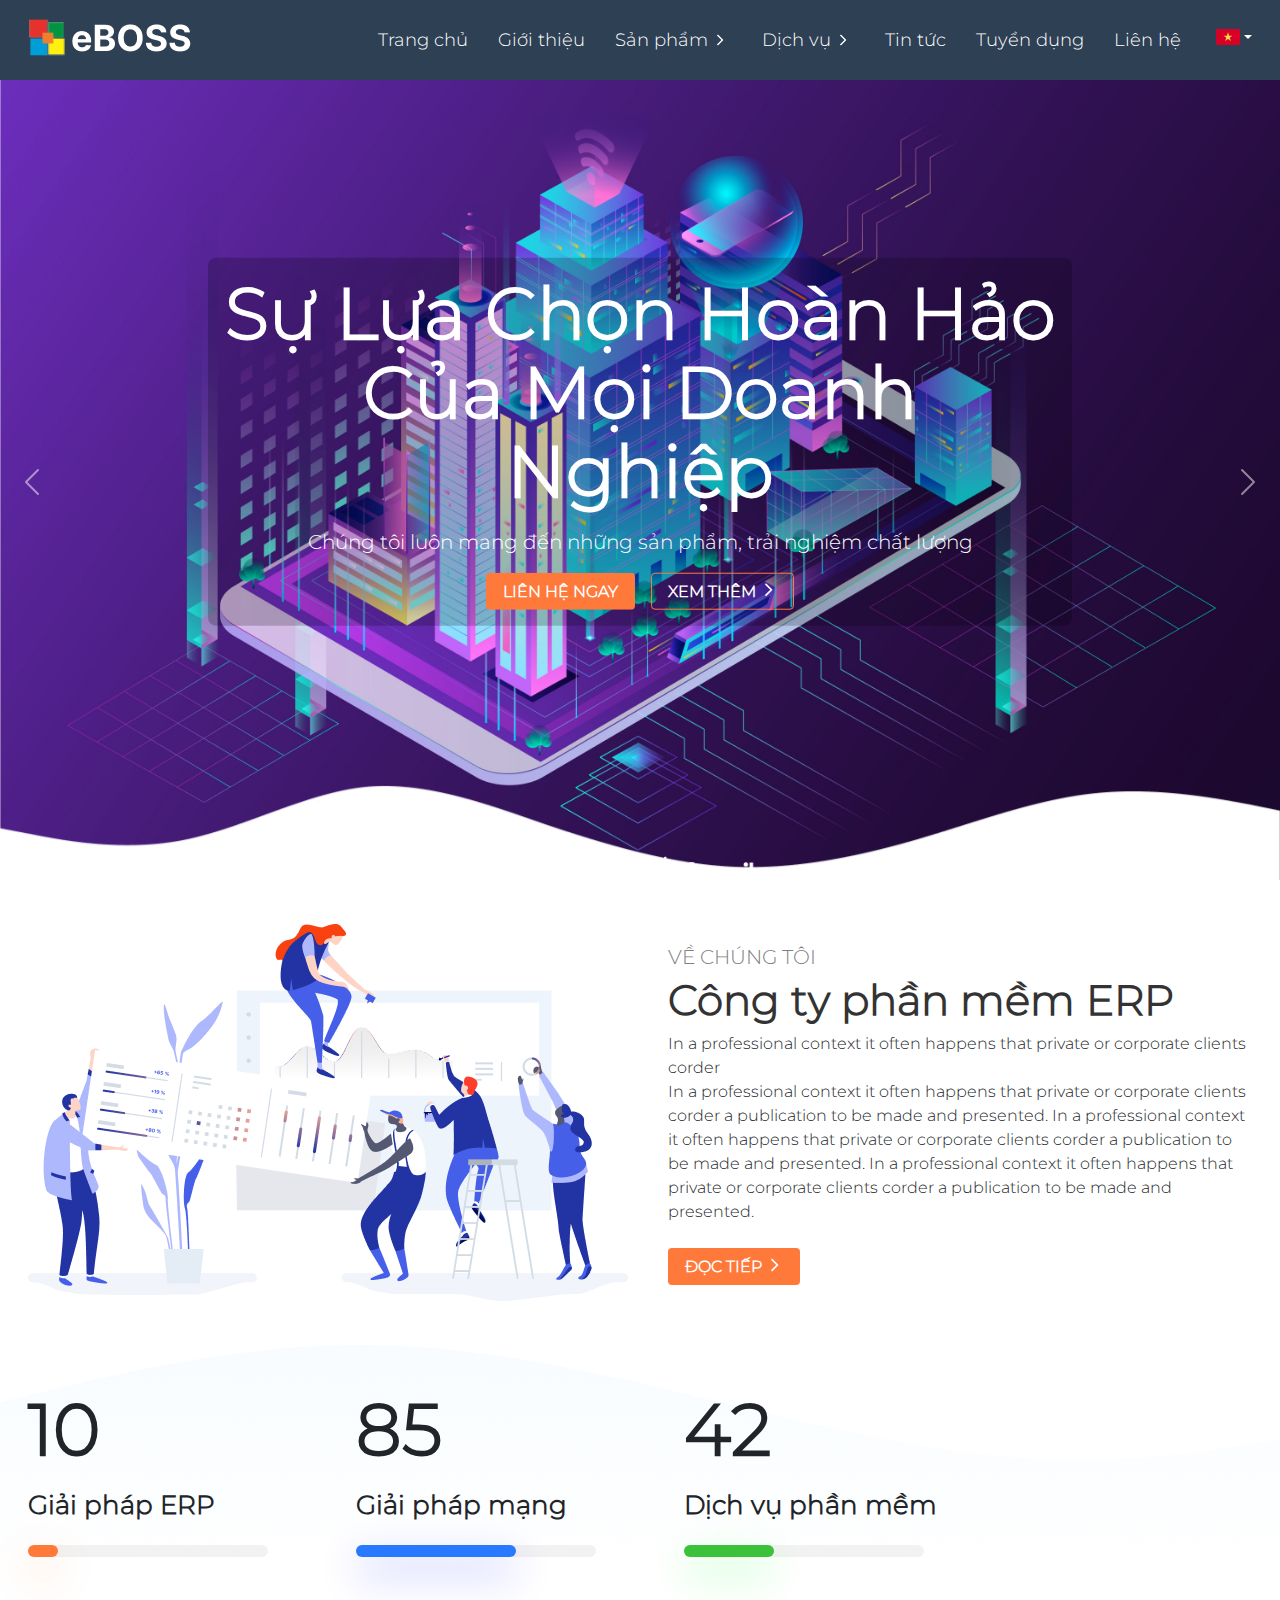
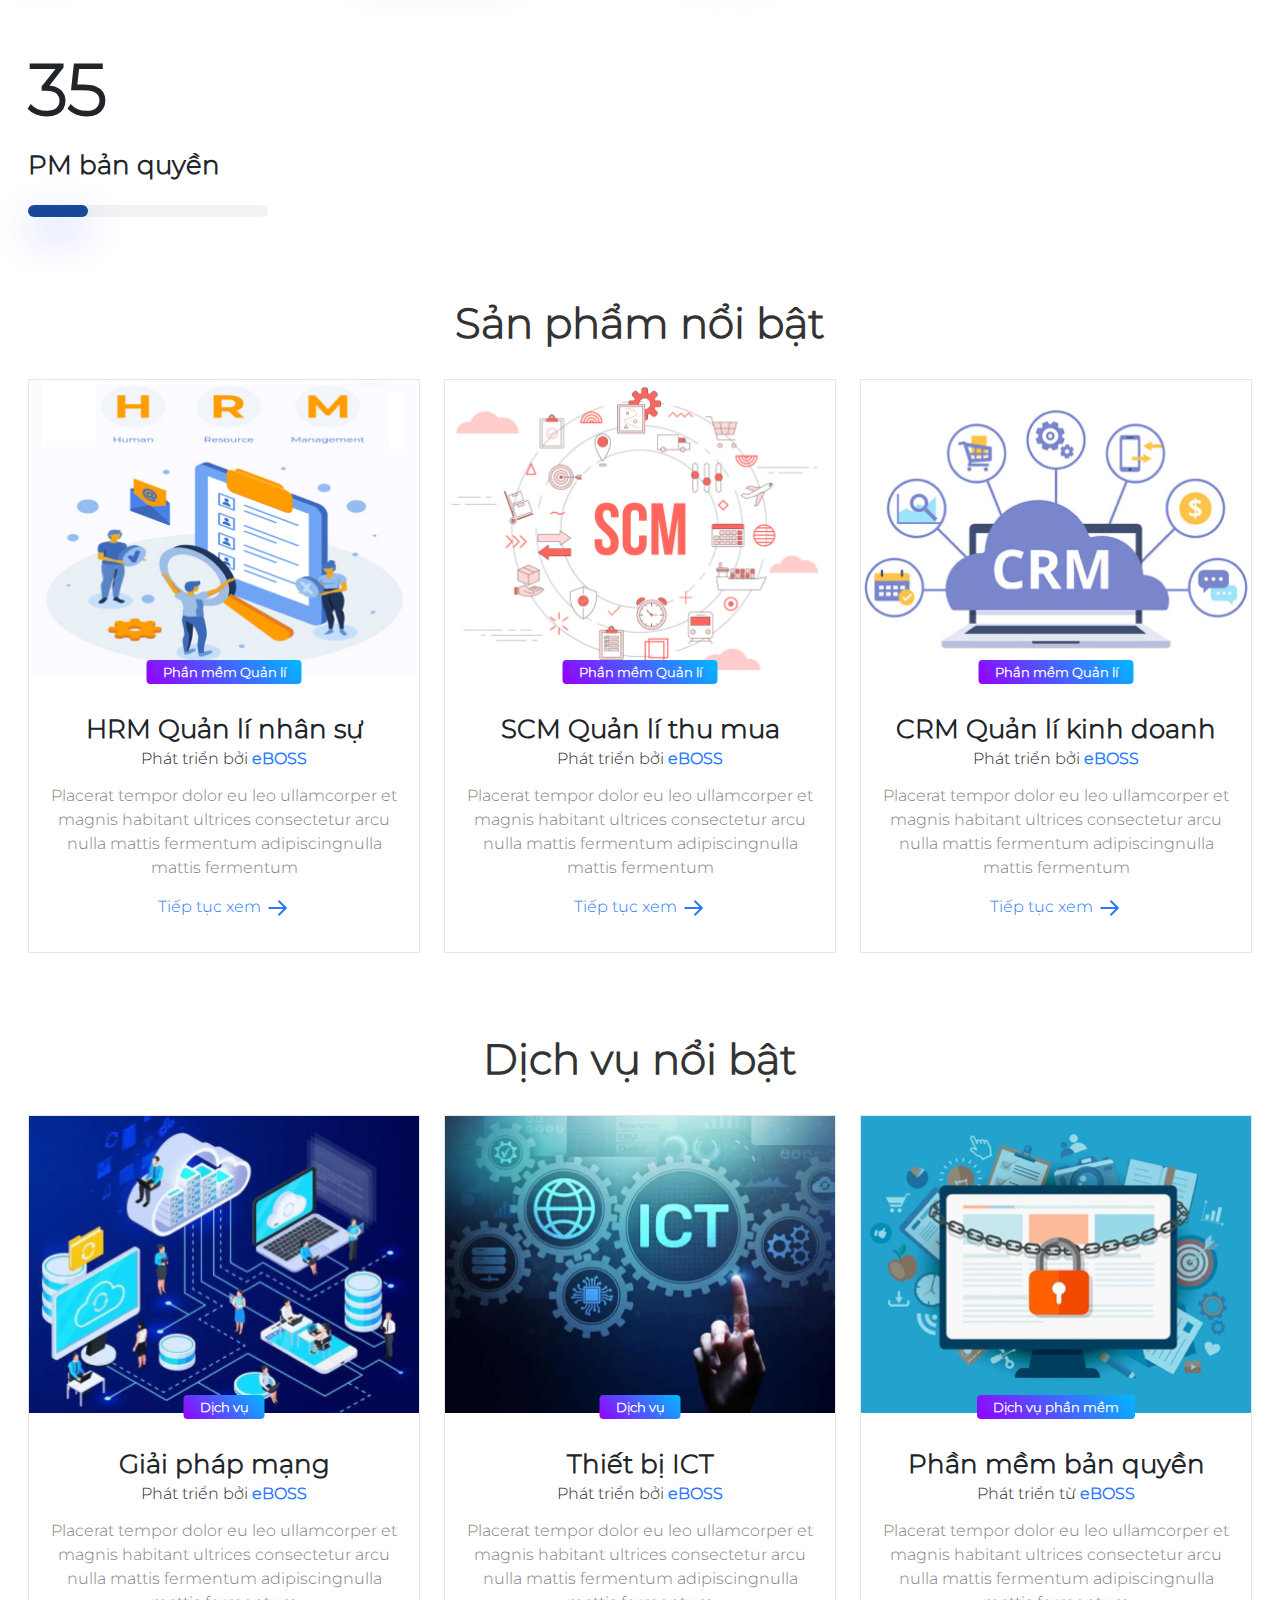
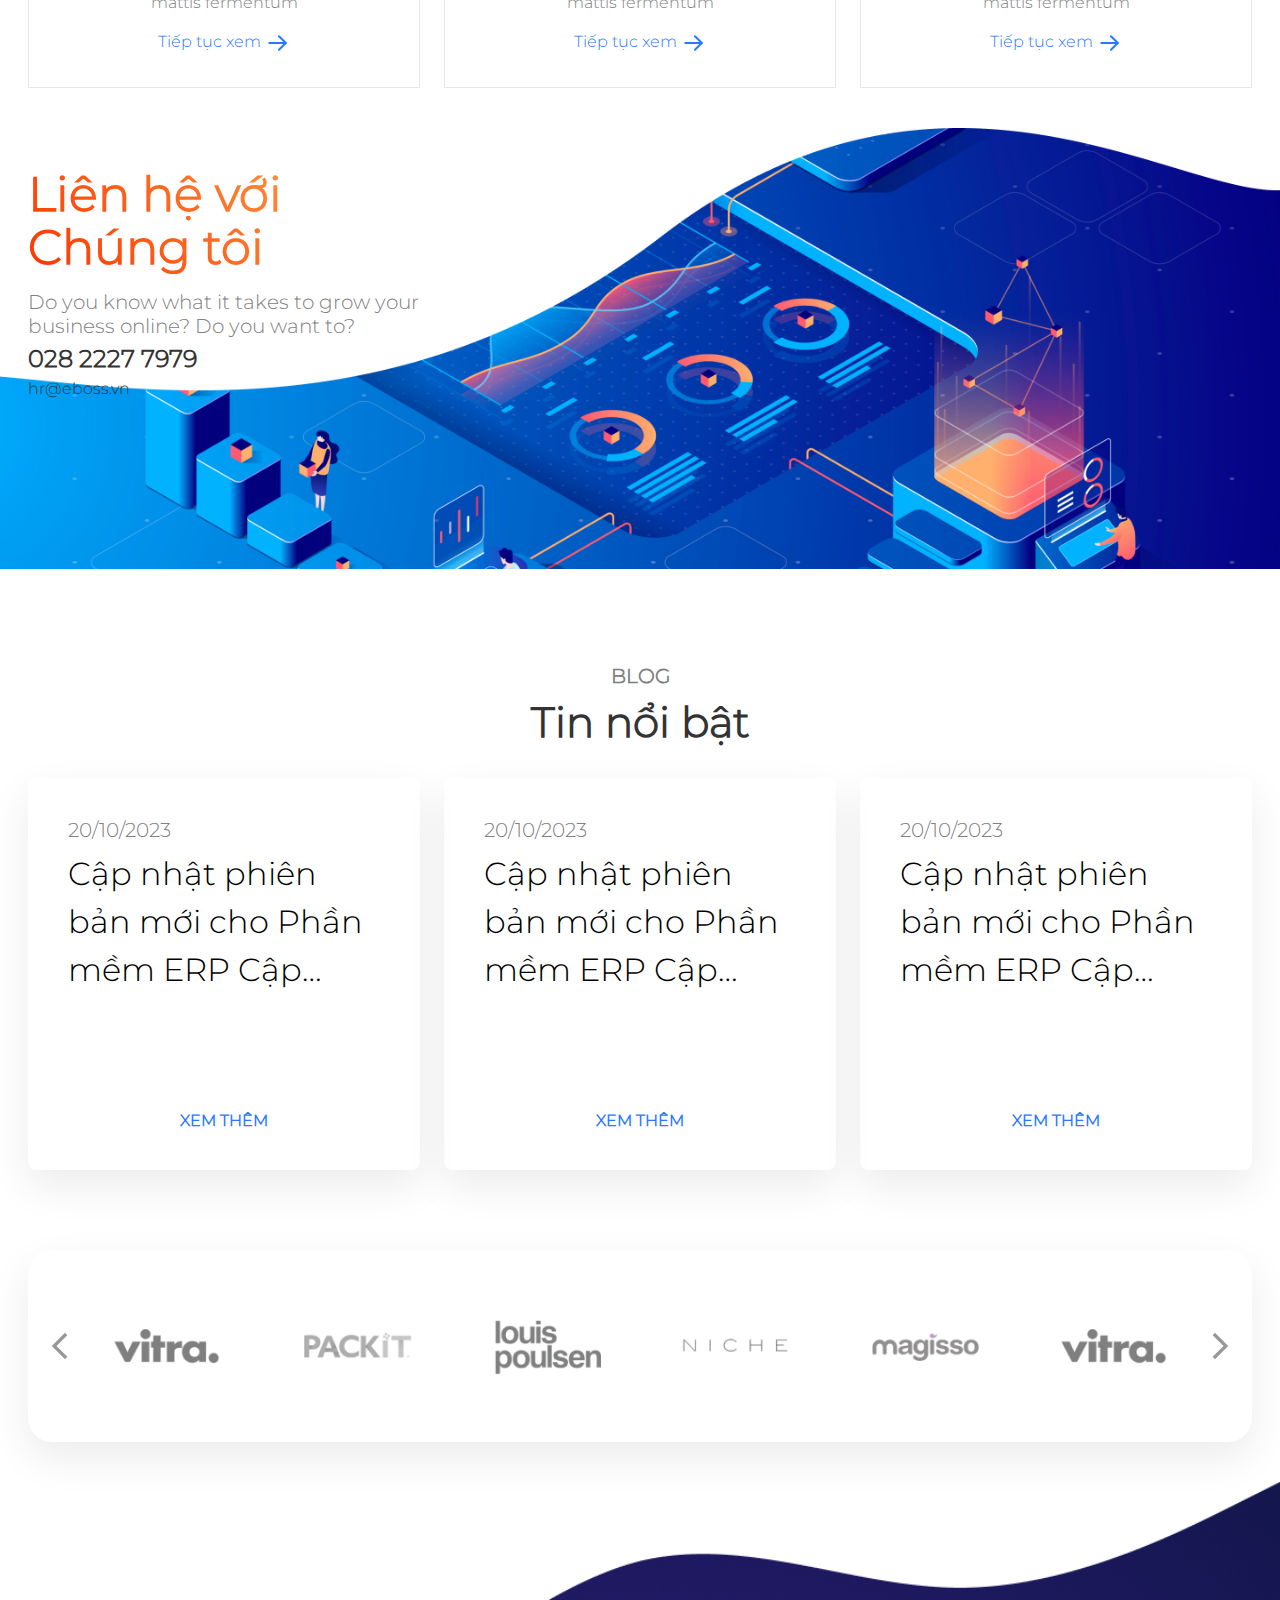
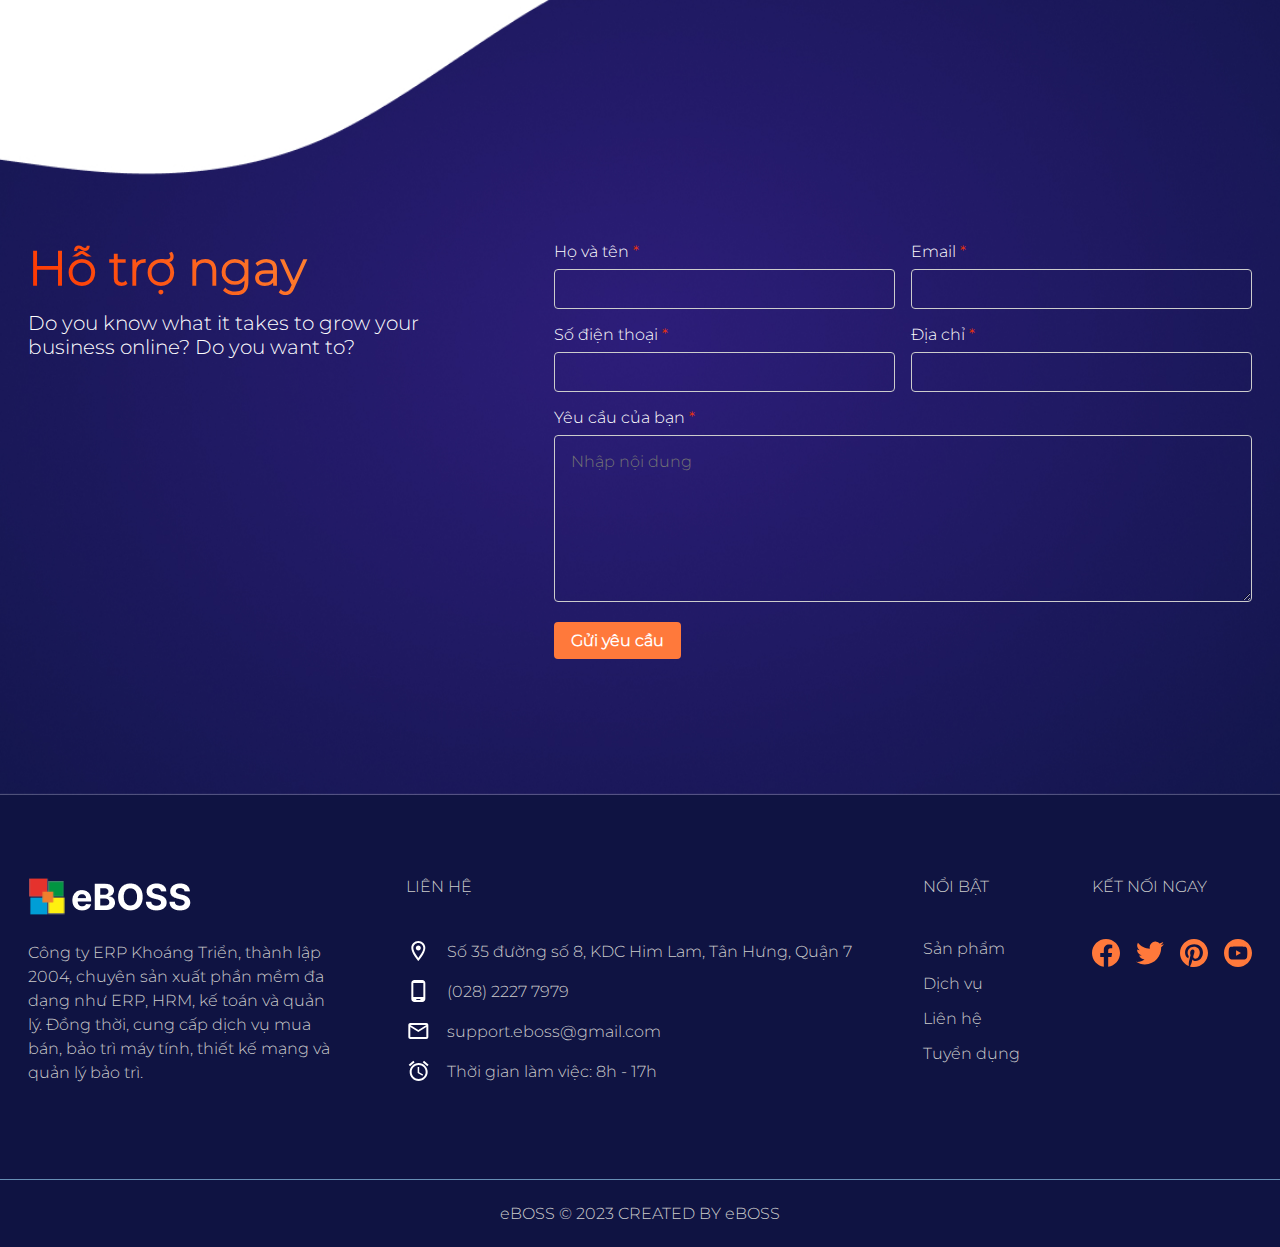
==== commit fc41cea4: "up" ====
--- a/index.html
+++ b/index.html
@@ -27,7 +27,7 @@
                         <path d="M3.58813 18.3181H21.5881" stroke="currentColor" stroke-width="2" stroke-linecap="round" stroke-linejoin="round"/>
                     </svg>
                 </div>
-                <div id="navMenuList" class="">
+                <div id="navMenuList" class="navMenuHeader">
                     <div class="icon-close">
                         <svg onclick="funcShowMenu()" xmlns="http://www.w3.org/2000/svg" width="32" height="32" viewBox="0 0 25 25" fill="none">
                             <path d="M18.9758 6.41919L6.97583 18.4192" stroke="currentColor" stroke-width="2" stroke-linecap="round" stroke-linejoin="round"/>
@@ -40,19 +40,19 @@
                         <li class="tdropdown">
                             <a class="menu-items__link" href="product.html">Sản phẩm <img class="dropdown-icon" src="./src/images/right-button.svg" alt="down-icon"></a>
                             <ul class="tdropdown-menu">
-                                <li><a href="#">Phần mềm quản lí</a></li>
+                                <li><a href="product.html">Phần mềm quản lí</a></li>
                                 <li><a href="#">Dịch vụ phẩn mềm</a></li>
                             </ul>
                         </li>
                         <li class="tdropdown">
-                            <a class="menu-items__link" href="#">Dịch vụ <img class="dropdown-icon" src="./src/images/right-button.svg" alt="down-icon"></a>
+                            <a class="menu-items__link" href="service.html">Dịch vụ <img class="dropdown-icon" src="./src/images/right-button.svg" alt="down-icon"></a>
                             <ul class="tdropdown-menu">
-                                <li><a href="#">Thiết bị ICT</a></li>
+                                <li><a href="service-detail.html">Thiết bị ICT</a></li>
                                 <li><a href="#">Phần mềm bản quyền</a></li>
                             </ul>
                         </li>
-                        <li><a href="#">Tin tức</a></li>
-                        <li><a href="#">Tuyển dụng</a></li>
+                        <li><a href="blog.html">Tin tức</a></li>
+                        <li><a href="recruitment.html">Tuyển dụng</a></li>
                         <li><a href="contact.html">Liên hệ</a></li>
                         <div class="language-dropdown">
                             <button class="dropdown-toggle" id="languageDropdown">
@@ -68,7 +68,7 @@
                                 </li>
                                 <li>
                                     <a href="#">
-                                        <img src="./src/images/logo-vn.jpg" alt="Ngôn ngữ 2" class="language-icon-show">
+                                        <img src="./src/images/us.png" alt="Ngôn ngữ 2" class="language-icon-show">
                                         <span class="language-text-show">Engligh</span>
                                     </a>
                                 </li>
@@ -241,20 +241,23 @@
         <div class="l-container">
             <div class="title text-center">Sản phẩm nổi bật</div>
             <div class="product-list">
-                <div class="product">
-                    <div class="product-img">
-                        <img src="./src/images/sp1.jpg" alt="Sản phẩm 1">
-                    </div>
-                    <div class="product-content">
-                        <div class="product-cate tag">Phần mềm Quản lí</div>
-                        <div class="product-title">
+                <div class="frame-item">
+                    <div class="hasLink">
+                        <picture class="picture-avatar">
+                            <img src="./src/images/sp1.jpg" alt="Sản phẩm 1">
+                        </picture>
+                        <a class="link" href="#"></a>
+                    </div>
+                    <div class="frame-item-content">
+                        <div class="frame-item-cate tag">Phần mềm Quản lí</div>
+                        <div class="frame-item-title">
                             <a href="#"><h3>HRM Quản lí nhân sự</h3></a>
                             <div class="author">Phát triển bởi <span>eBOSS</span></div>
                         </div>
-                        <div class="product-desc">
+                        <div class="frame-item-desc">
                             Placerat tempor dolor eu leo ullamcorper et magnis habitant ultrices consectetur arcu nulla mattis fermentum adipiscingnulla mattis fermentum 
                         </div>
-                        <div class="product-action ct-link-primary">
+                        <div class="frame-item-action ct-link-primary">
                             <a href="#">Tiếp tục xem</a>
                             <svg xmlns="http://www.w3.org/2000/svg" width="25" height="24" viewBox="0 0 25 24" fill="none">
                                 <path d="M4.25 12H20.75" stroke="#2979FF" stroke-width="2" stroke-linecap="round" stroke-linejoin="round"/>
@@ -263,20 +266,23 @@
                         </div>
                     </div>
                 </div>
-                <div class="product">
-                    <div class="product-img">
-                        <img src="./src/images/sp2.jpg" alt="Sản phẩm 1">
-                    </div>
-                    <div class="product-content">
-                        <div class="product-cate tag">Phần mềm Quản lí</div>
-                        <div class="product-title">
+                <div class="frame-item">
+                    <div class="hasLink">
+                        <picture class="picture-avatar">
+                            <img src="./src/images/sp2.jpg" alt="Sản phẩm 1">
+                        </picture>
+                        <a class="link" href="#"></a>
+                    </div>
+                    <div class="frame-item-content">
+                        <div class="frame-item-cate tag">Phần mềm Quản lí</div>
+                        <div class="frame-item-title">
                             <a href="#"><h3>SCM Quản lí thu mua</h3></a>
                             <div class="author">Phát triển bởi <span>eBOSS</span></div>
                         </div>
-                        <div class="product-desc">
+                        <div class="frame-item-desc">
                             Placerat tempor dolor eu leo ullamcorper et magnis habitant ultrices consectetur arcu nulla mattis fermentum adipiscingnulla mattis fermentum 
                         </div>
-                        <div class="product-action ct-link-primary">
+                        <div class="frame-item-action ct-link-primary">
                             <a href="#">Tiếp tục xem</a>
                             <svg xmlns="http://www.w3.org/2000/svg" width="25" height="24" viewBox="0 0 25 24" fill="none">
                                 <path d="M4.25 12H20.75" stroke="#2979FF" stroke-width="2" stroke-linecap="round" stroke-linejoin="round"/>
@@ -285,20 +291,23 @@
                         </div>
                     </div>
                 </div>
-                <div class="product">
-                    <div class="product-img">
-                        <img src="./src/images/sp3.jpg" alt="Sản phẩm 1">
-                    </div>
-                    <div class="product-content">
-                        <div class="product-cate tag">Phần mềm Quản lí</div>
-                        <div class="product-title">
+                <div class="frame-item">
+                    <div class="hasLink">
+                        <picture class="picture-avatar">
+                            <img src="./src/images/sp3.jpg" alt="Sản phẩm 1">
+                        </picture>
+                        <a class="link" href="#"></a>
+                    </div>
+                    <div class="frame-item-content">
+                        <div class="frame-item-cate tag">Phần mềm Quản lí</div>
+                        <div class="frame-item-title">
                             <a href="#"><h3>CRM Quản lí kinh doanh</h3></a>
                             <div class="author">Phát triển bởi <span>eBOSS</span></div>
                         </div>
-                        <div class="product-desc">
+                        <div class="frame-item-desc">
                             Placerat tempor dolor eu leo ullamcorper et magnis habitant ultrices consectetur arcu nulla mattis fermentum adipiscingnulla mattis fermentum 
                         </div>
-                        <div class="product-action ct-link-primary">
+                        <div class="frame-item-action ct-link-primary">
                             <a href="#">Tiếp tục xem</a>
                             <svg xmlns="http://www.w3.org/2000/svg" width="25" height="24" viewBox="0 0 25 24" fill="none">
                                 <path d="M4.25 12H20.75" stroke="#2979FF" stroke-width="2" stroke-linecap="round" stroke-linejoin="round"/>
@@ -317,20 +326,23 @@
         <div class="l-container">
             <div class="title text-center">Dịch vụ nổi bật</div>
             <div class="product-list">
-                <div class="product">
-                    <div class="product-img">
-                        <img src="./src/images/dv1.jpg" alt="Sản phẩm 1">
-                    </div>
-                    <div class="product-content">
-                        <div class="product-cate tag">Dịch vụ</div>
-                        <div class="product-title">
+                <div class="frame-item">
+                    <div class="hasLink">
+                        <picture class="picture-avatar">
+                            <img src="./src/images/dv1.jpg" alt="Sản phẩm 1">
+                        </picture>
+                        <a class="link" href="#"></a>
+                    </div>
+                    <div class="frame-item-content">
+                        <div class="frame-item-cate tag">Dịch vụ</div>
+                        <div class="frame-item-title">
                             <a href="#"><h3>Giải pháp mạng</h3></a>
                             <div class="author">Phát triển bởi <span>eBOSS</span></div>
                         </div>
-                        <div class="product-desc">
+                        <div class="frame-item-desc">
                             Placerat tempor dolor eu leo ullamcorper et magnis habitant ultrices consectetur arcu nulla mattis fermentum adipiscingnulla mattis fermentum 
                         </div>
-                        <div class="product-action ct-link-primary">
+                        <div class="frame-item-action ct-link-primary">
                             <a href="#">Tiếp tục xem</a>
                             <svg xmlns="http://www.w3.org/2000/svg" width="25" height="24" viewBox="0 0 25 24" fill="none">
                                 <path d="M4.25 12H20.75" stroke="#2979FF" stroke-width="2" stroke-linecap="round" stroke-linejoin="round"/>
@@ -339,20 +351,23 @@
                         </div>
                     </div>
                 </div>
-                <div class="product">
-                    <div class="product-img">
-                        <img src="./src/images/dv2.jpg" alt="Sản phẩm 1">
-                    </div>
-                    <div class="product-content">
-                        <div class="product-cate tag">Dịch vụ</div>
-                        <div class="product-title">
+                <div class="frame-item">
+                    <div class="hasLink">
+                        <picture class="picture-avatar">
+                            <img src="./src/images/dv2.jpg" alt="Sản phẩm 1">
+                        </picture>
+                        <a class="link" href="#"></a>
+                    </div>
+                    <div class="frame-item-content">
+                        <div class="frame-item-cate tag">Dịch vụ</div>
+                        <div class="frame-item-title">
                             <a href="#"><h3>Thiết bị ICT</h3></a>
                             <div class="author">Phát triển bởi <span>eBOSS</span></div>
                         </div>
-                        <div class="product-desc">
+                        <div class="frame-item-desc">
                             Placerat tempor dolor eu leo ullamcorper et magnis habitant ultrices consectetur arcu nulla mattis fermentum adipiscingnulla mattis fermentum 
                         </div>
-                        <div class="product-action ct-link-primary">
+                        <div class="frame-item-action ct-link-primary">
                             <a href="#">Tiếp tục xem</a>
                             <svg xmlns="http://www.w3.org/2000/svg" width="25" height="24" viewBox="0 0 25 24" fill="none">
                                 <path d="M4.25 12H20.75" stroke="#2979FF" stroke-width="2" stroke-linecap="round" stroke-linejoin="round"/>
@@ -361,20 +376,23 @@
                         </div>
                     </div>
                 </div>
-                <div class="product">
-                    <div class="product-img">
-                        <img src="./src/images/dv3.jpg" alt="Sản phẩm 1">
-                    </div>
-                    <div class="product-content">
-                        <div class="product-cate tag">Dịch vụ phần mềm</div>
-                        <div class="product-title">
+                <div class="frame-item">
+                    <div class="hasLink">
+                        <picture class="picture-avatar">
+                            <img src="./src/images/dv3.jpg" alt="Sản phẩm 1">
+                        </picture>
+                        <a class="link" href="#"></a>
+                    </div>
+                    <div class="frame-item-content">
+                        <div class="frame-item-cate tag">Dịch vụ phần mềm</div>
+                        <div class="frame-item-title">
                             <a href="#"><h3>Phần mềm bản quyền</h3></a>
                             <div class="author">Phát triển từ <span>eBOSS</span></div>
                         </div>
-                        <div class="product-desc">
+                        <div class="frame-item-desc">
                             Placerat tempor dolor eu leo ullamcorper et magnis habitant ultrices consectetur arcu nulla mattis fermentum adipiscingnulla mattis fermentum 
                         </div>
-                        <div class="product-action ct-link-primary">
+                        <div class="frame-item-action ct-link-primary">
                             <a href="#">Tiếp tục xem</a>
                             <svg xmlns="http://www.w3.org/2000/svg" width="25" height="24" viewBox="0 0 25 24" fill="none">
                                 <path d="M4.25 12H20.75" stroke="#2979FF" stroke-width="2" stroke-linecap="round" stroke-linejoin="round"/>
@@ -641,7 +659,7 @@
                         </div>
                         <div class="footer-item">
                             <div class="footer-item__text">
-                                <a class="ct-link" href="#">Dịch vụ</a>
+                                <a class="ct-link" href="service.html">Dịch vụ</a>
                             </div>
                         </div>
                         <div class="footer-item">
@@ -651,7 +669,7 @@
                         </div>
                         <div class="footer-item">
                             <div class="footer-item__text">
-                                <a class="ct-link" href="">Tuyển dụng</a>
+                                <a class="ct-link" href="recruitment.html">Tuyển dụng</a>
                             </div>
                         </div>
                     </div>
--- a/src/css/style.css
+++ b/src/css/style.css
@@ -343,6 +343,10 @@
   }
 }
 
+.ct-pb-80 {
+  padding-bottom: 80px;
+}
+
 .cl-primary {
   color: #FF793B;
 }
@@ -474,12 +478,12 @@
     visibility: hidden;
     opacity: 0;
     transition: 0.3s all;
-    position: absolute;
+    position: fixed;
     top: 0;
-    right: -30px;
+    right: 0;
     width: 100vw;
     height: 100vh;
-    background-color: rgba(0, 0, 0, 0.5);
+    background-color: rgba(0, 0, 0, 0.6);
     z-index: 2;
   }
   .header .nav-menu .overlay-bg.show {
@@ -736,6 +740,32 @@
   visibility: visible;
 }
 
+.hasLink {
+  position: relative;
+}
+.hasLink .picture-avatar {
+  display: block;
+  aspect-ratio: 388/296;
+  line-height: 0;
+}
+.hasLink img {
+  width: 100%;
+  height: 100%;
+  max-width: none;
+  max-height: none;
+  -o-object-fit: cover;
+     object-fit: cover;
+}
+.hasLink > .link {
+  position: absolute;
+  top: 0;
+  right: 0;
+  bottom: 0;
+  left: 0;
+  z-index: 1;
+  opacity: 0;
+}
+
 .st-banner {
   background-image: url(./../images/about/banner-about.jpg);
   background-size: 100% 100%;
@@ -790,32 +820,40 @@
     justify-content: center;
   }
 }
-.st-product .product {
+
+.frame-item {
   max-width: 392px;
   border: 1px solid #E6E6E6;
+  transition: all 0.2s ease;
 }
 @media screen and (max-width: 1199px) {
-  .st-product .product {
+  .frame-item {
     max-width: 380px;
   }
 }
 @media screen and (max-width: 768px) {
-  .st-product .product {
+  .frame-item {
     max-width: 300px;
   }
 }
 @media screen and (max-width: 559px) {
-  .st-product .product {
+  .frame-item {
     max-width: 380px;
   }
 }
-.st-product .product-img {
+.frame-item-img {
   width: initial;
 }
-.st-product .product-img img {
+.frame-item-img img {
   max-width: 100%;
 }
-.st-product .product-content {
+.frame-item:hover {
+  background: var(--grey-0);
+  box-sizing: border-box;
+  box-shadow: 0 100px 80px rgba(0, 0, 0, 0.07), 0 41.7776px 33.4221px rgba(0, 0, 0, 0.0503198), 0 22.3363px 17.869px rgba(0, 0, 0, 0.0417275), 0 12.5216px 10.0172px rgba(0, 0, 0, 0.035), 0 6.6501px 5.32008px rgba(0, 0, 0, 0.0282725), 0 2.76726px 2.21381px rgba(0, 0, 0, 0.0196802);
+  transform: scale(1.01);
+}
+.frame-item-content {
   position: relative;
   display: flex;
   flex-direction: column;
@@ -824,7 +862,7 @@
   text-align: center;
   border-top: none;
 }
-.st-product .product-cate {
+.frame-item-cate {
   position: absolute;
   left: 50%;
   top: -18px;
@@ -833,34 +871,85 @@
   font-weight: 600;
 }
 @media screen and (max-width: 1199px) {
-  .st-product .product-cate {
+  .frame-item-cate {
     width: -moz-max-content;
     width: max-content;
     max-width: 150px;
   }
 }
-.st-product .product-title h3 {
+.frame-item-title h3 {
   font-size: 26px;
   font-weight: bold;
 }
 @media screen and (max-width: 1199px) {
-  .st-product .product-title h3 {
+  .frame-item-title h3 {
     font-size: 24px;
   }
 }
-.st-product .product-title .author {
+.frame-item-title .author {
   font-size: 16px;
 }
-.st-product .product-title .author span {
+.frame-item-title .author span {
   color: #2979FF;
   font-weight: bold;
 }
-.st-product .product-desc {
+.frame-item-desc {
   color: #808080;
   font-weight: 400;
   line-height: 1.5;
 }
-.st-product .product-action {
+.frame-item-action {
   color: #2979FF;
   font-weight: 400;
+}
+
+.abouts {
+  display: flex;
+  gap: 40px;
+  align-items: center;
+}
+@media screen and (max-width: 768px) {
+  .abouts {
+    flex-direction: column-reverse;
+  }
+}
+@media screen and (max-width: 1199px) {
+  .abouts-img {
+    flex-basis: auto;
+    max-width: 400px;
+  }
+  .abouts-img img {
+    max-width: inherit;
+  }
+}
+@media screen and (max-width: 768px) {
+  .abouts-img {
+    max-width: 280px;
+  }
+}
+@media screen and (max-width: 959px) {
+  .abouts-content {
+    flex: 1;
+  }
+}
+.abouts-subtitle {
+  color: #808080;
+  font-size: 20px;
+  text-transform: uppercase;
+}
+.abouts-title {
+  color: #333333;
+  font-size: 42px;
+  font-weight: bold;
+}
+@media screen and (max-width: 959px) {
+  .abouts-title {
+    font-size: 32px;
+  }
+}
+.abouts-desc {
+  line-height: 1.5;
+}
+.abouts-button {
+  margin-top: 1.5rem;
 }/*# sourceMappingURL=style.css.map */--- a/src/css/index.css
+++ b/src/css/index.css
@@ -101,57 +101,6 @@
   font-weight: 600;
 }
 
-.abouts {
-  display: flex;
-  gap: 40px;
-  align-items: center;
-}
-@media screen and (max-width: 768px) {
-  .abouts {
-    flex-direction: column-reverse;
-  }
-}
-@media screen and (max-width: 1199px) {
-  .abouts-img {
-    flex-basis: auto;
-    max-width: 400px;
-  }
-  .abouts-img img {
-    max-width: inherit;
-  }
-}
-@media screen and (max-width: 768px) {
-  .abouts-img {
-    max-width: 280px;
-  }
-}
-@media screen and (max-width: 959px) {
-  .abouts-content {
-    flex: 1;
-  }
-}
-.abouts-subtitle {
-  color: #808080;
-  font-size: 20px;
-  text-transform: uppercase;
-}
-.abouts-title {
-  color: #333333;
-  font-size: 42px;
-  font-weight: bold;
-}
-@media screen and (max-width: 959px) {
-  .abouts-title {
-    font-size: 32px;
-  }
-}
-.abouts-desc {
-  line-height: 1.5;
-}
-.abouts-button {
-  margin-top: 1.5rem;
-}
-
 .st-analyst {
   background-image: url(./../images/analyst-bg.png);
   background-repeat: repeat-x;
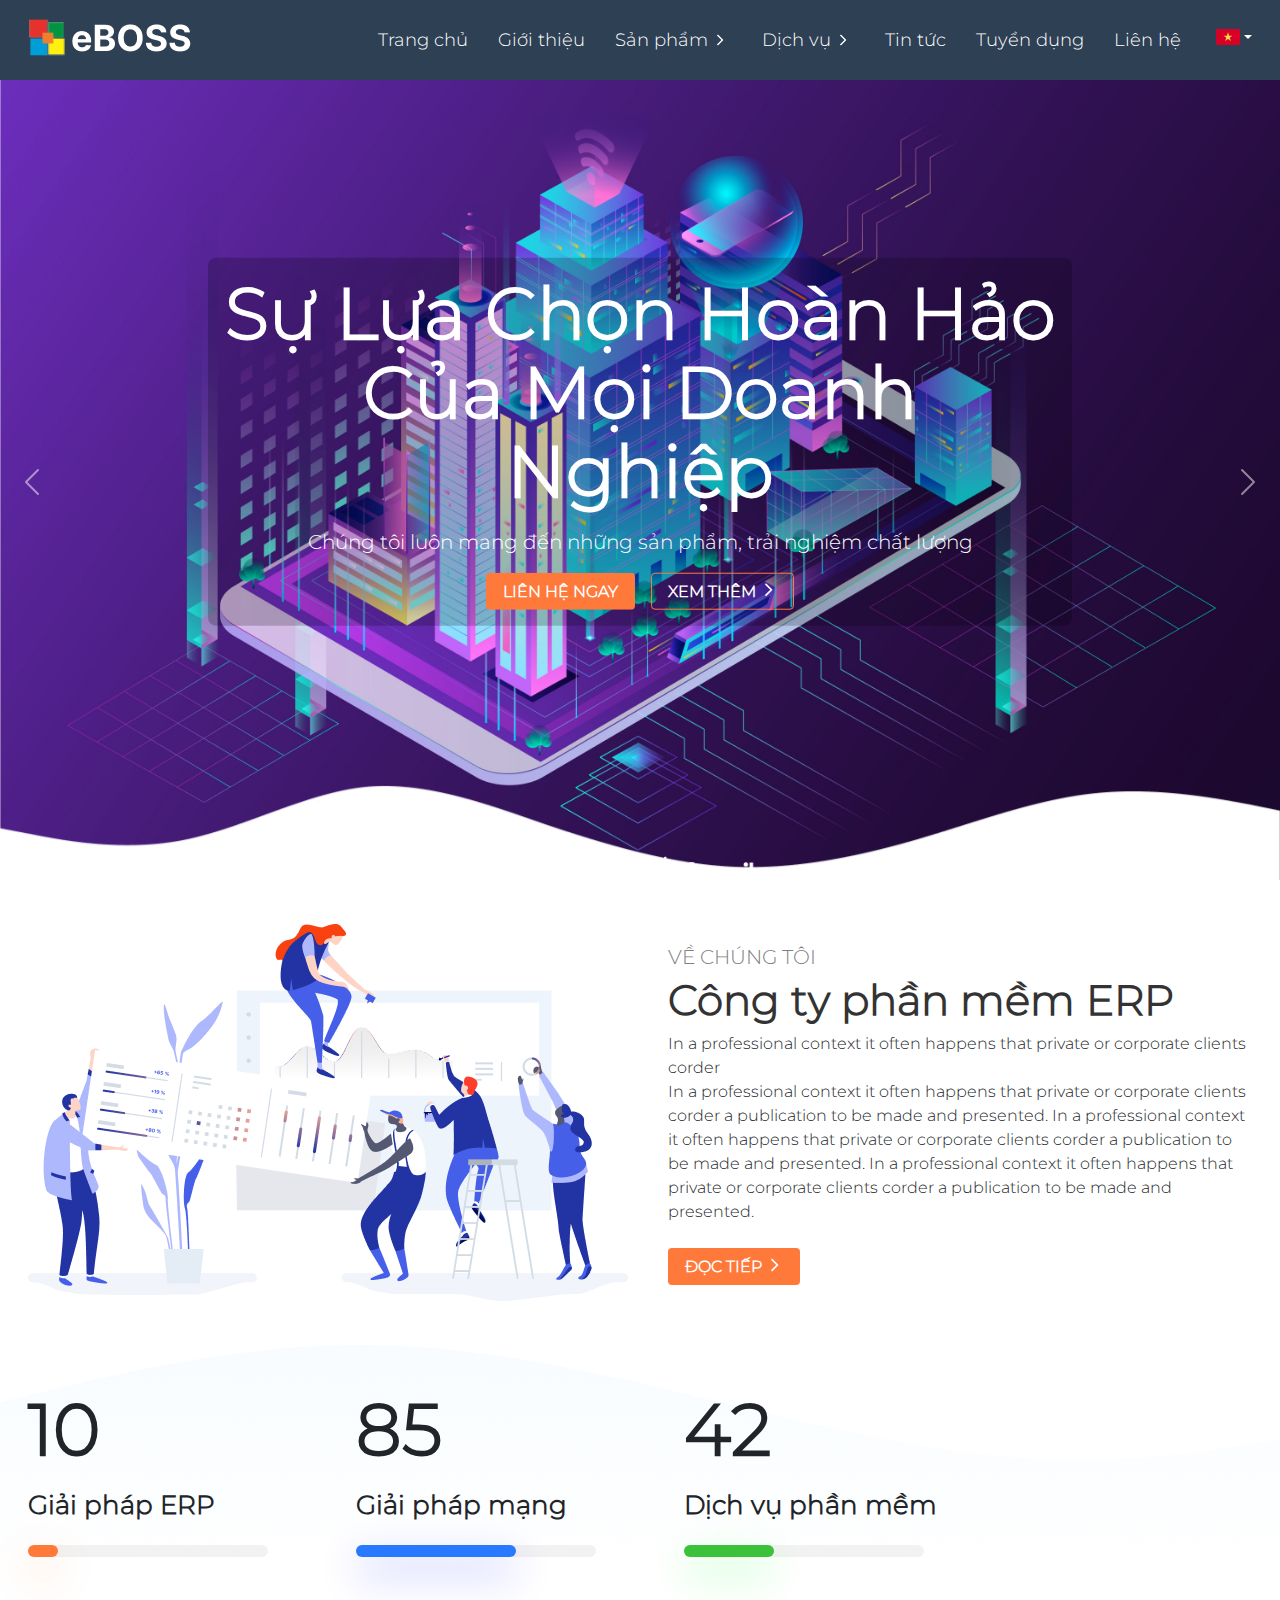
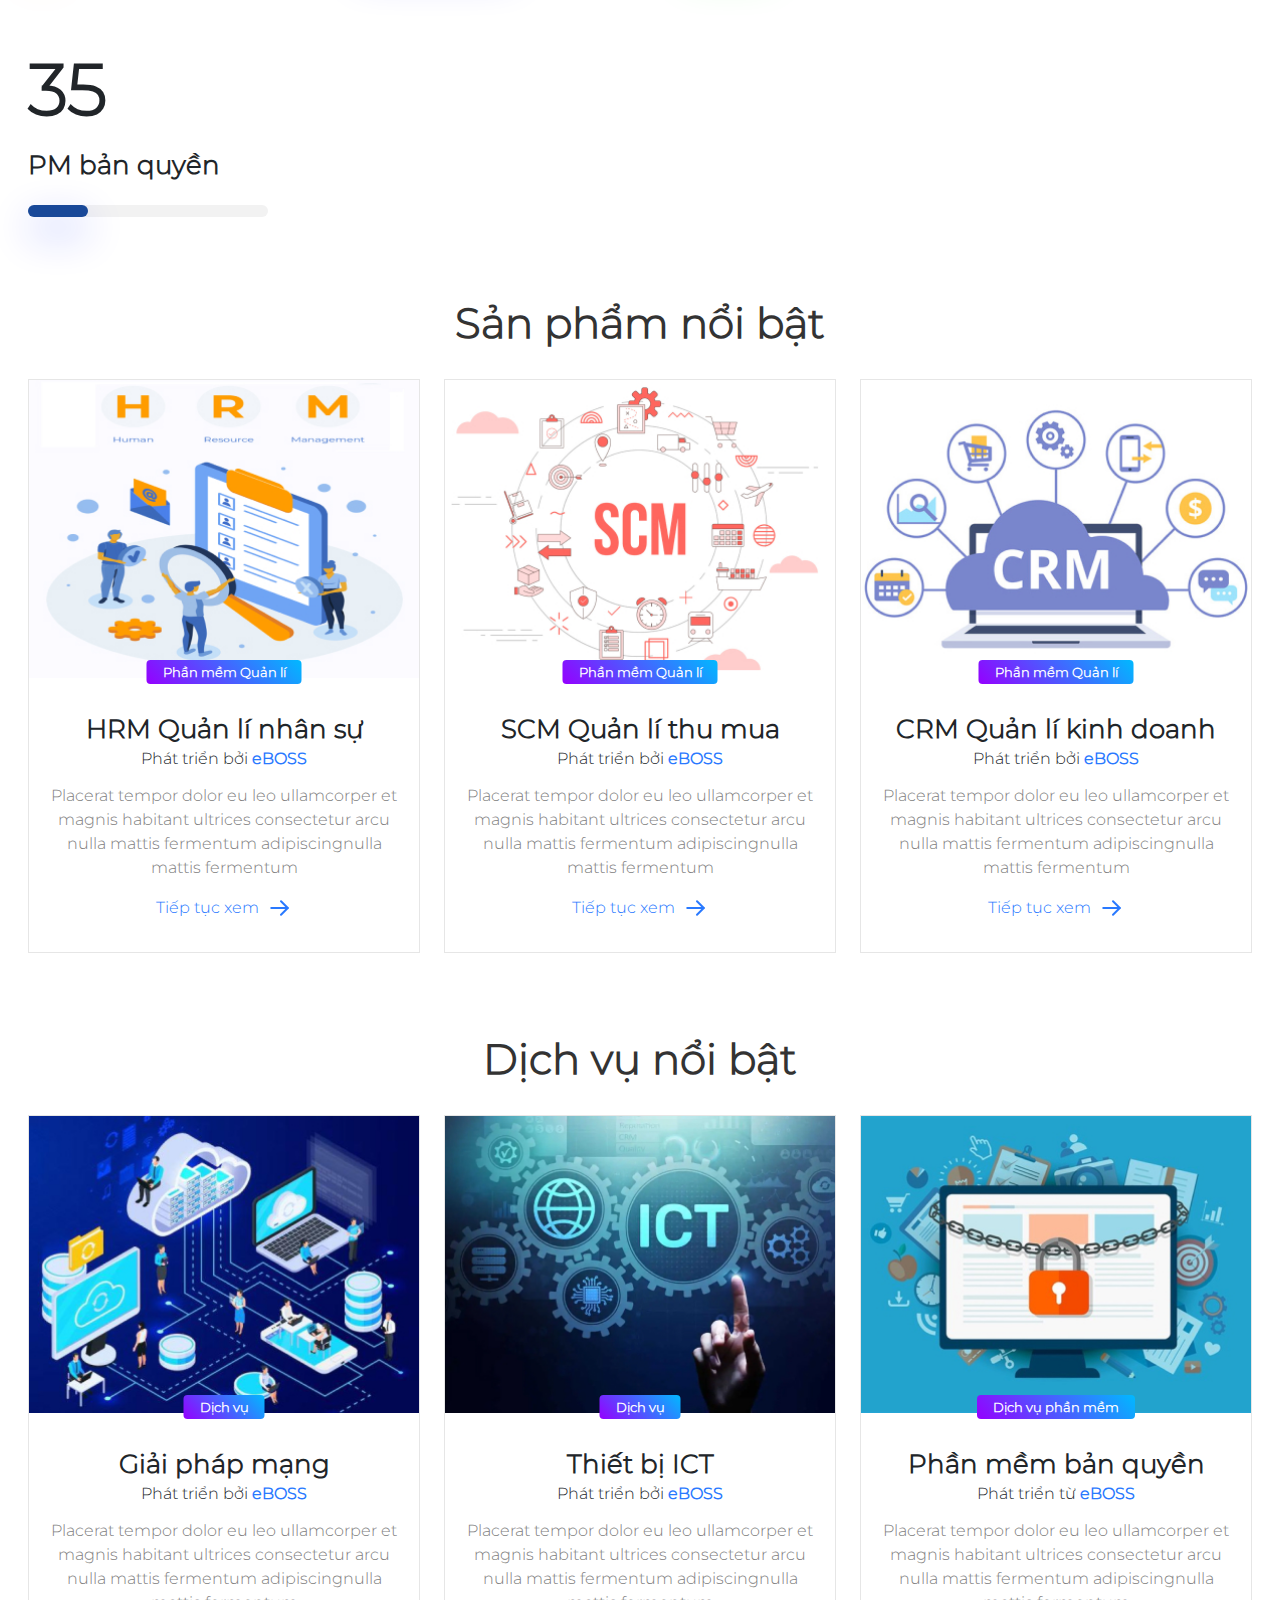
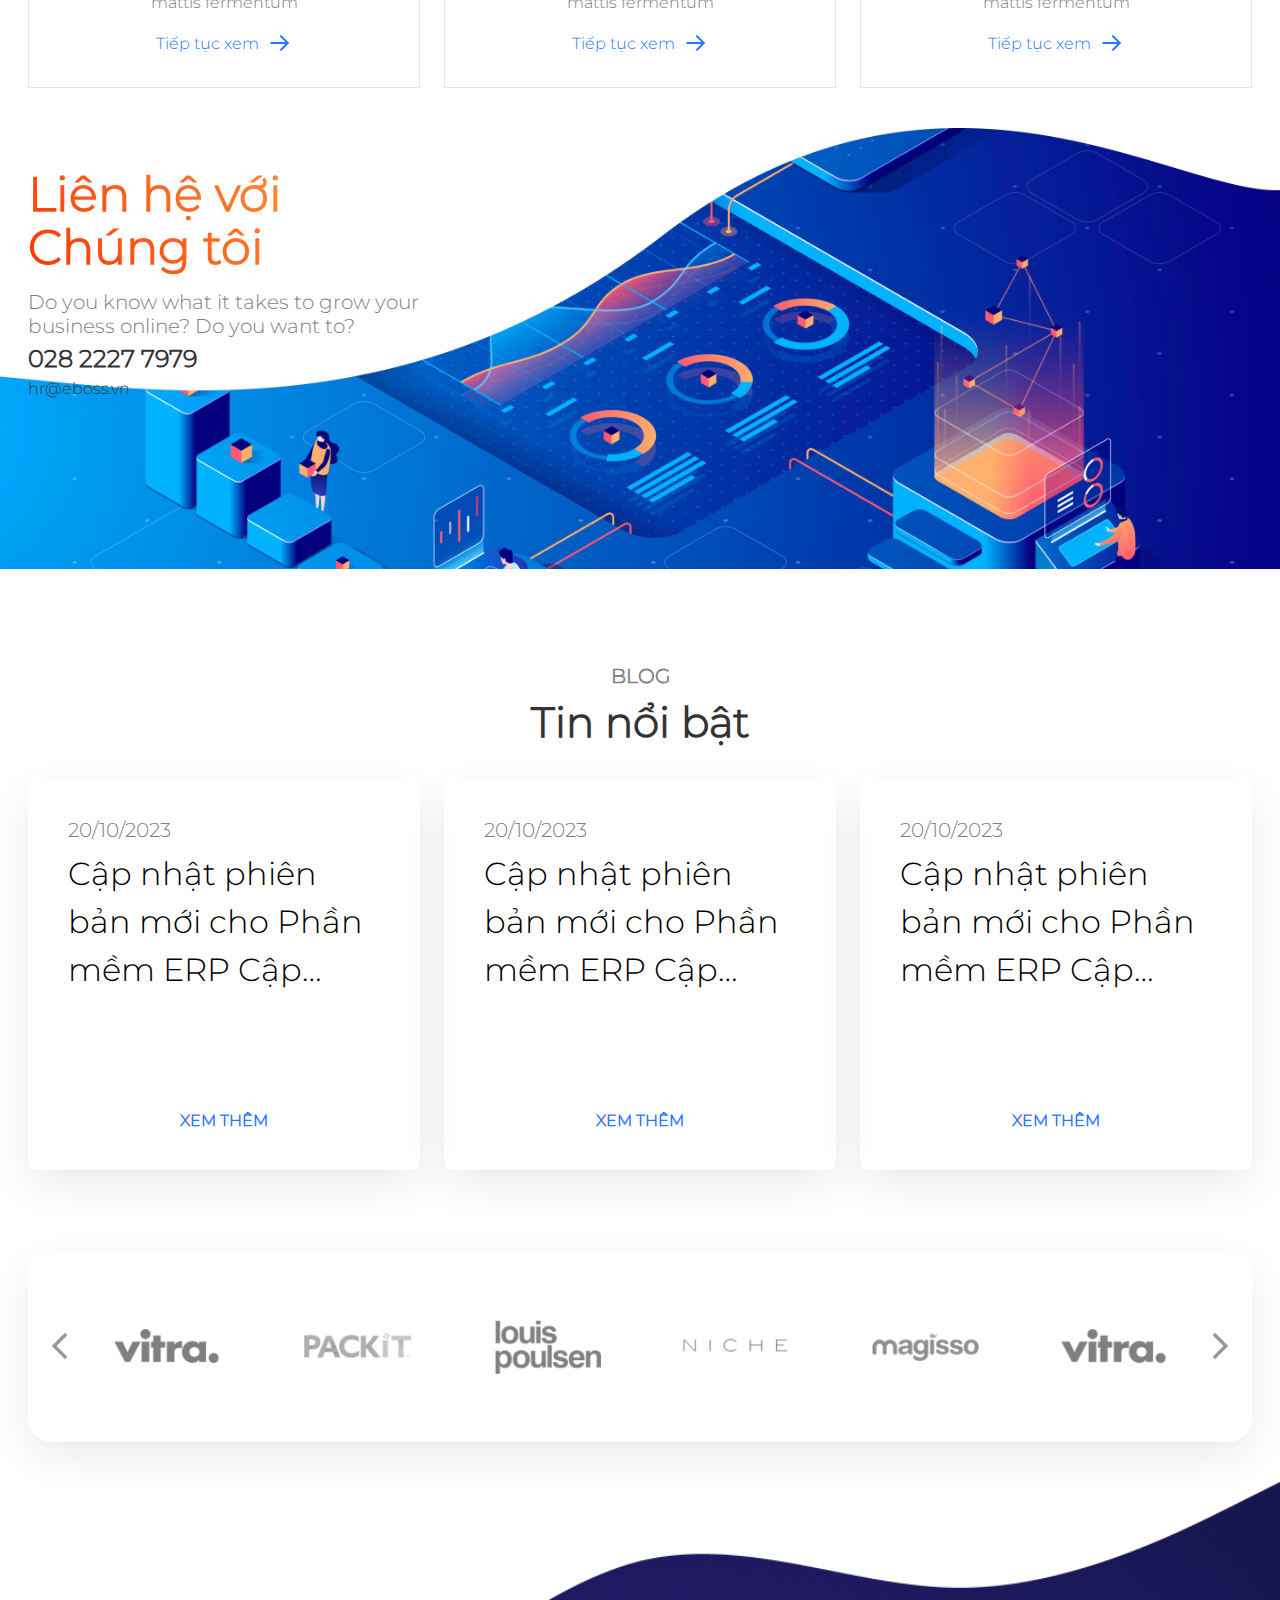
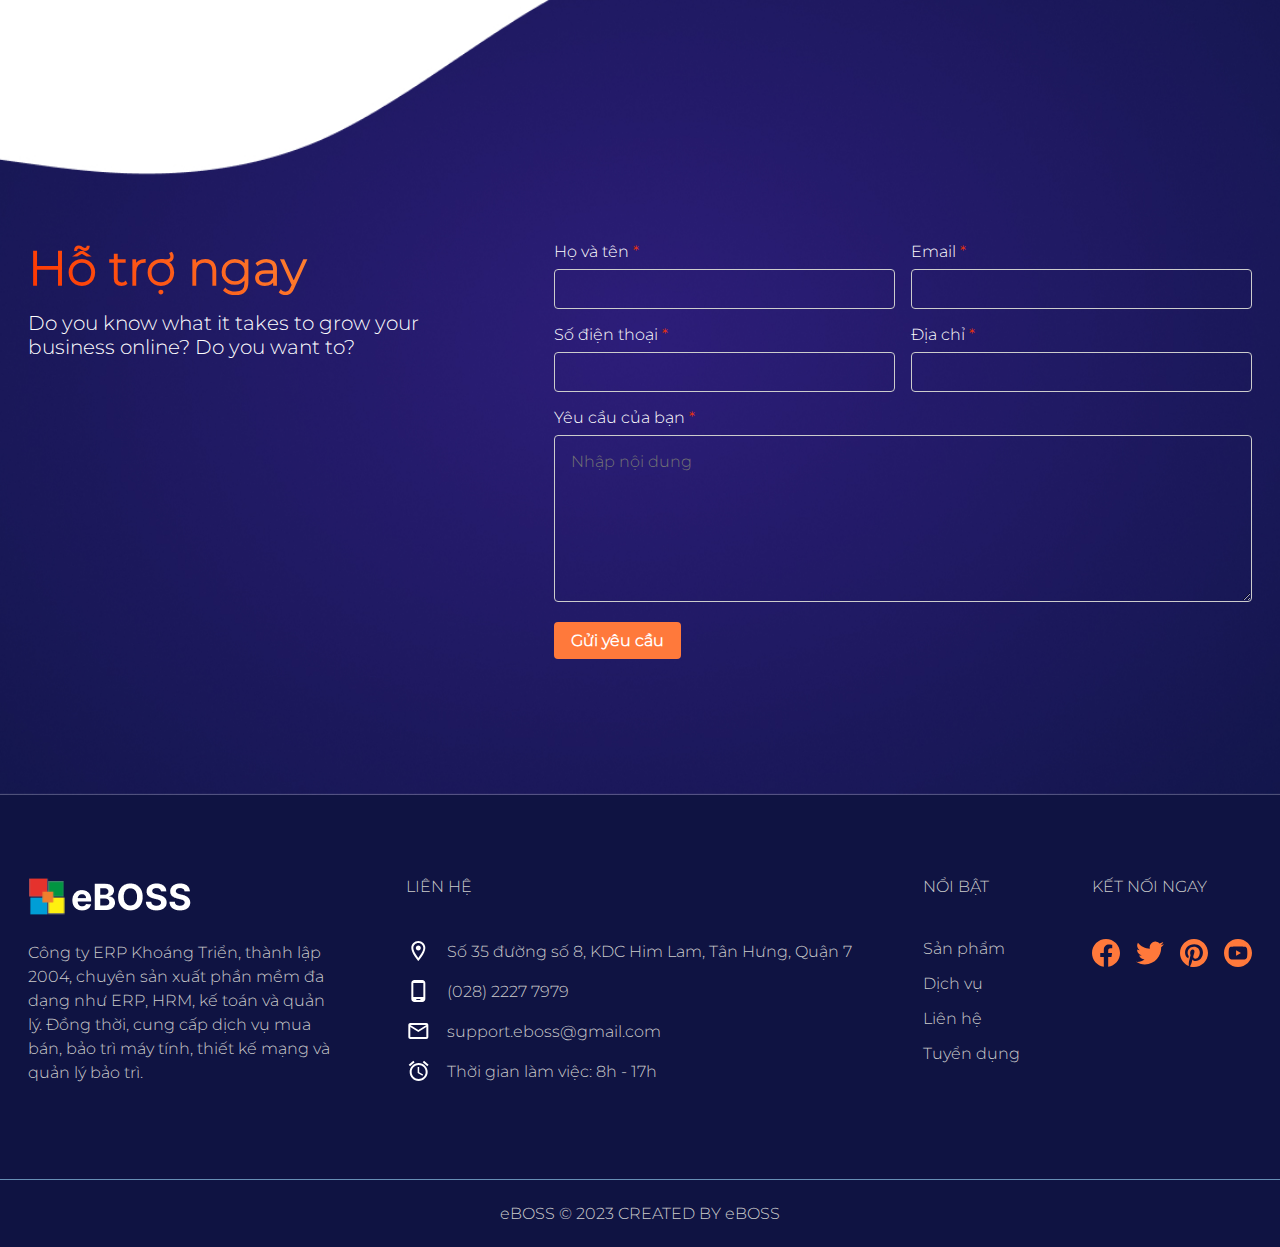
==== commit 273522a8: "up" ====
--- a/index.html
+++ b/index.html
@@ -40,8 +40,8 @@
                         <li class="tdropdown">
                             <a class="menu-items__link" href="product.html">Sản phẩm <img class="dropdown-icon" src="./src/images/right-button.svg" alt="down-icon"></a>
                             <ul class="tdropdown-menu">
-                                <li><a href="product.html">Phần mềm quản lí</a></li>
-                                <li><a href="#">Dịch vụ phẩn mềm</a></li>
+                                <li><a href="product-detail.html">Phần mềm quản lí</a></li>
+                                <li><a href="product-detail.html">Dịch vụ phẩn mềm</a></li>
                             </ul>
                         </li>
                         <li class="tdropdown">
--- a/src/css/style.css
+++ b/src/css/style.css
@@ -899,6 +899,11 @@
   line-height: 1.5;
 }
 .frame-item-action {
+  display: flex;
+  justify-content: center;
+  gap: 8px;
+  align-items: center;
+  cursor: pointer;
   color: #2979FF;
   font-weight: 400;
 }
@@ -952,4 +957,103 @@
 }
 .abouts-button {
   margin-top: 1.5rem;
+}
+
+.popup-form {
+  visibility: hidden;
+  opacity: 0;
+  position: fixed;
+  top: 50%;
+  left: 50%;
+  background: #fff;
+  width: 500px;
+  padding: 24px;
+  transform: translate(-50%, -50%);
+  z-index: 2;
+  transition: 0.3s all;
+}
+.popup-form.show {
+  visibility: visible;
+  opacity: 1;
+  transition: 0.3s all;
+}
+.popup-form .icon-close {
+  cursor: pointer;
+}
+
+.pform {
+  top: 0;
+  right: 0;
+  display: flex;
+  flex-direction: column;
+  gap: 16px;
+  height: -moz-fit-content;
+  height: fit-content;
+  width: 100%;
+}
+.pform .pform-title {
+  font-size: 28px;
+  font-weight: 700;
+}
+.pform .pform-input .input, .pform .pform-input input {
+  padding: 8px 16px;
+  border: 1px solid #DCDCDC;
+  background: #FFF;
+  width: 100%;
+}
+.pform .pform-input-file {
+  position: relative;
+  z-index: 1;
+  padding: 0;
+  width: 100%;
+  border-radius: 3px;
+  font-family: arial, sans-serif;
+  font-size: 1rem;
+  -webkit-user-select: none;
+     -moz-user-select: none;
+          user-select: none;
+  cursor: pointer;
+  font-weight: regular;
+}
+.pform .pform-input-file input[type=file] {
+  padding: 0;
+}
+.pform .pform-input-file input[type=file]::-webkit-file-upload-button {
+  visibility: hidden;
+  margin-left: 10px;
+  padding: 0;
+  height: 36px;
+  width: 0;
+}
+.pform .pform-input-file label {
+  position: absolute;
+  right: 4px;
+  bottom: 4px;
+  width: 96px;
+  height: 30px;
+  line-height: 0;
+  -webkit-user-select: none;
+     -moz-user-select: none;
+          user-select: none;
+  color: white;
+  background-color: #049FD6;
+  border-radius: 0 3px 3px 0;
+  font-size: 1rem;
+  display: flex;
+  justify-content: center;
+  align-items: center;
+  cursor: pointer;
+}
+.pform .pform-input-file button svg {
+  width: auto;
+  height: 50%;
+}
+.pform .pform-content {
+  height: 60px;
+}
+.pform .pform-button {
+  padding: 8px;
+  width: 100%;
+  background: #049FD6;
+  color: #fff;
 }/*# sourceMappingURL=style.css.map */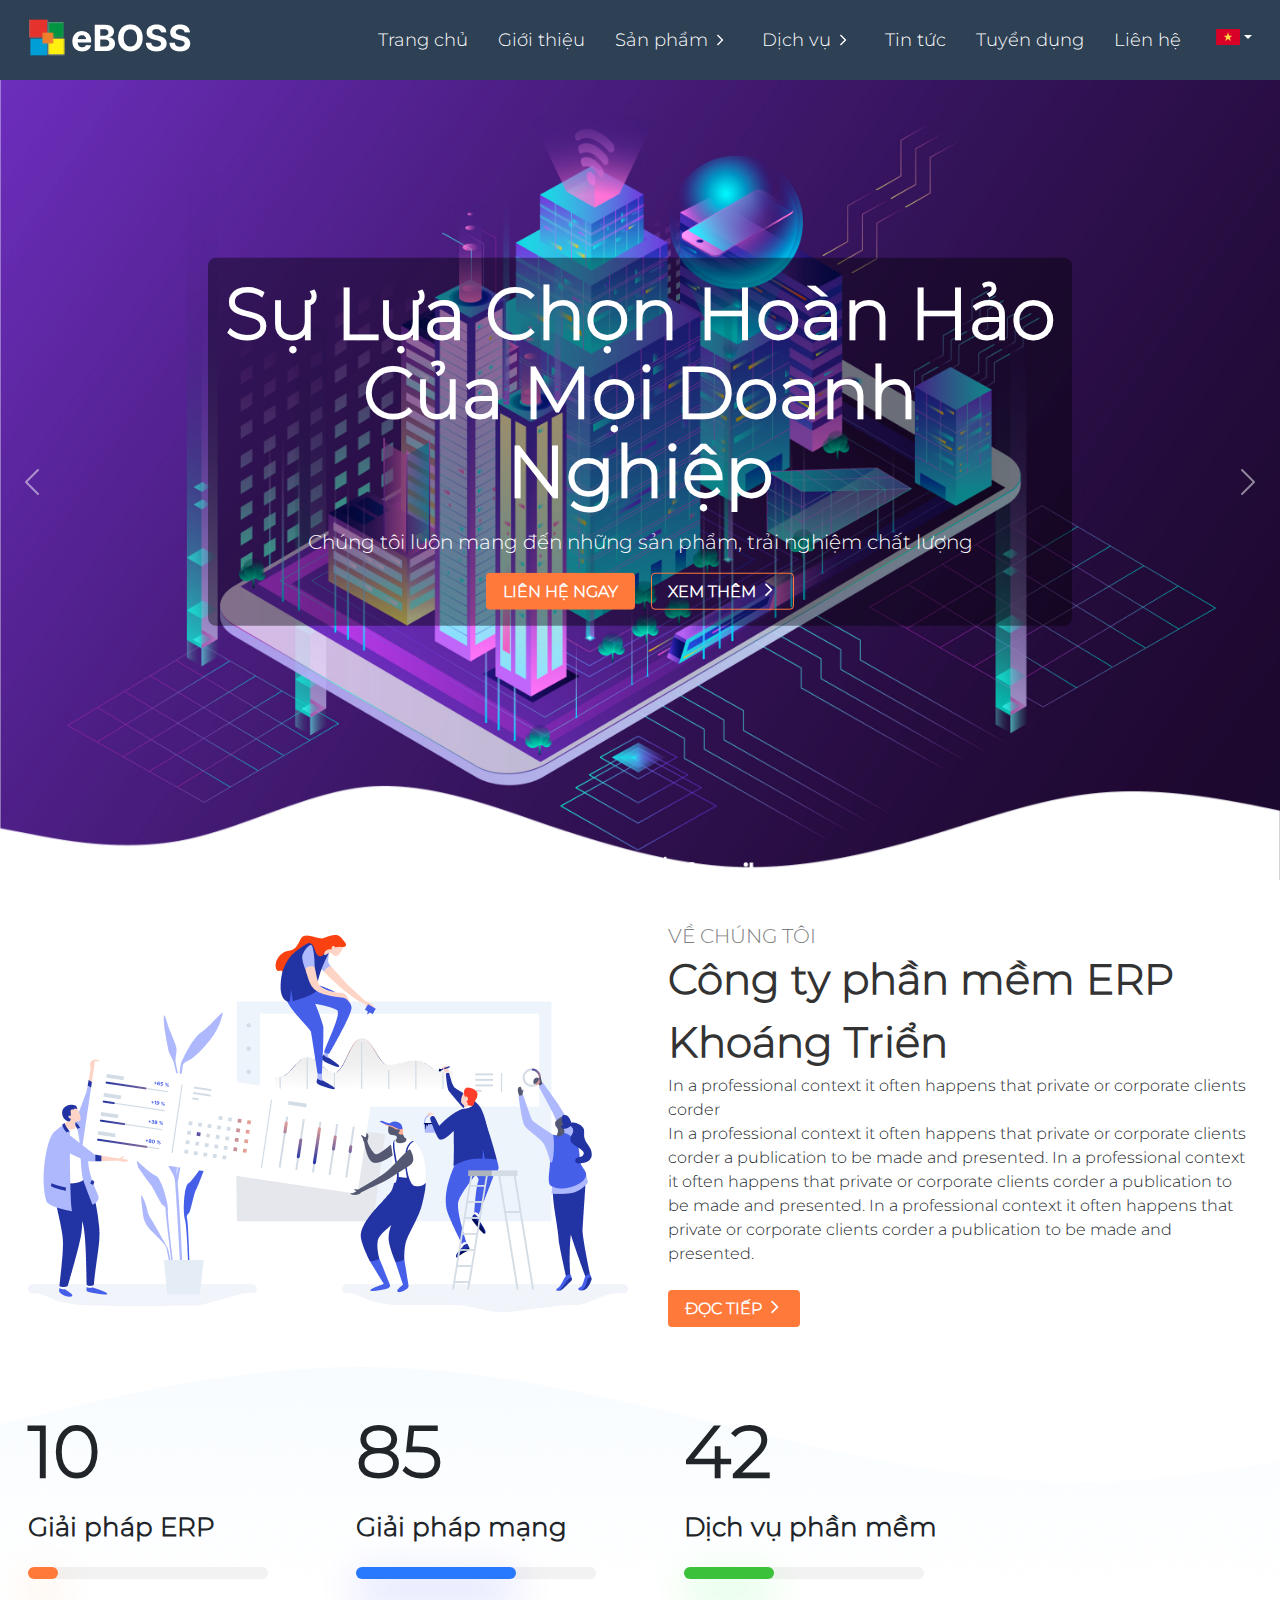
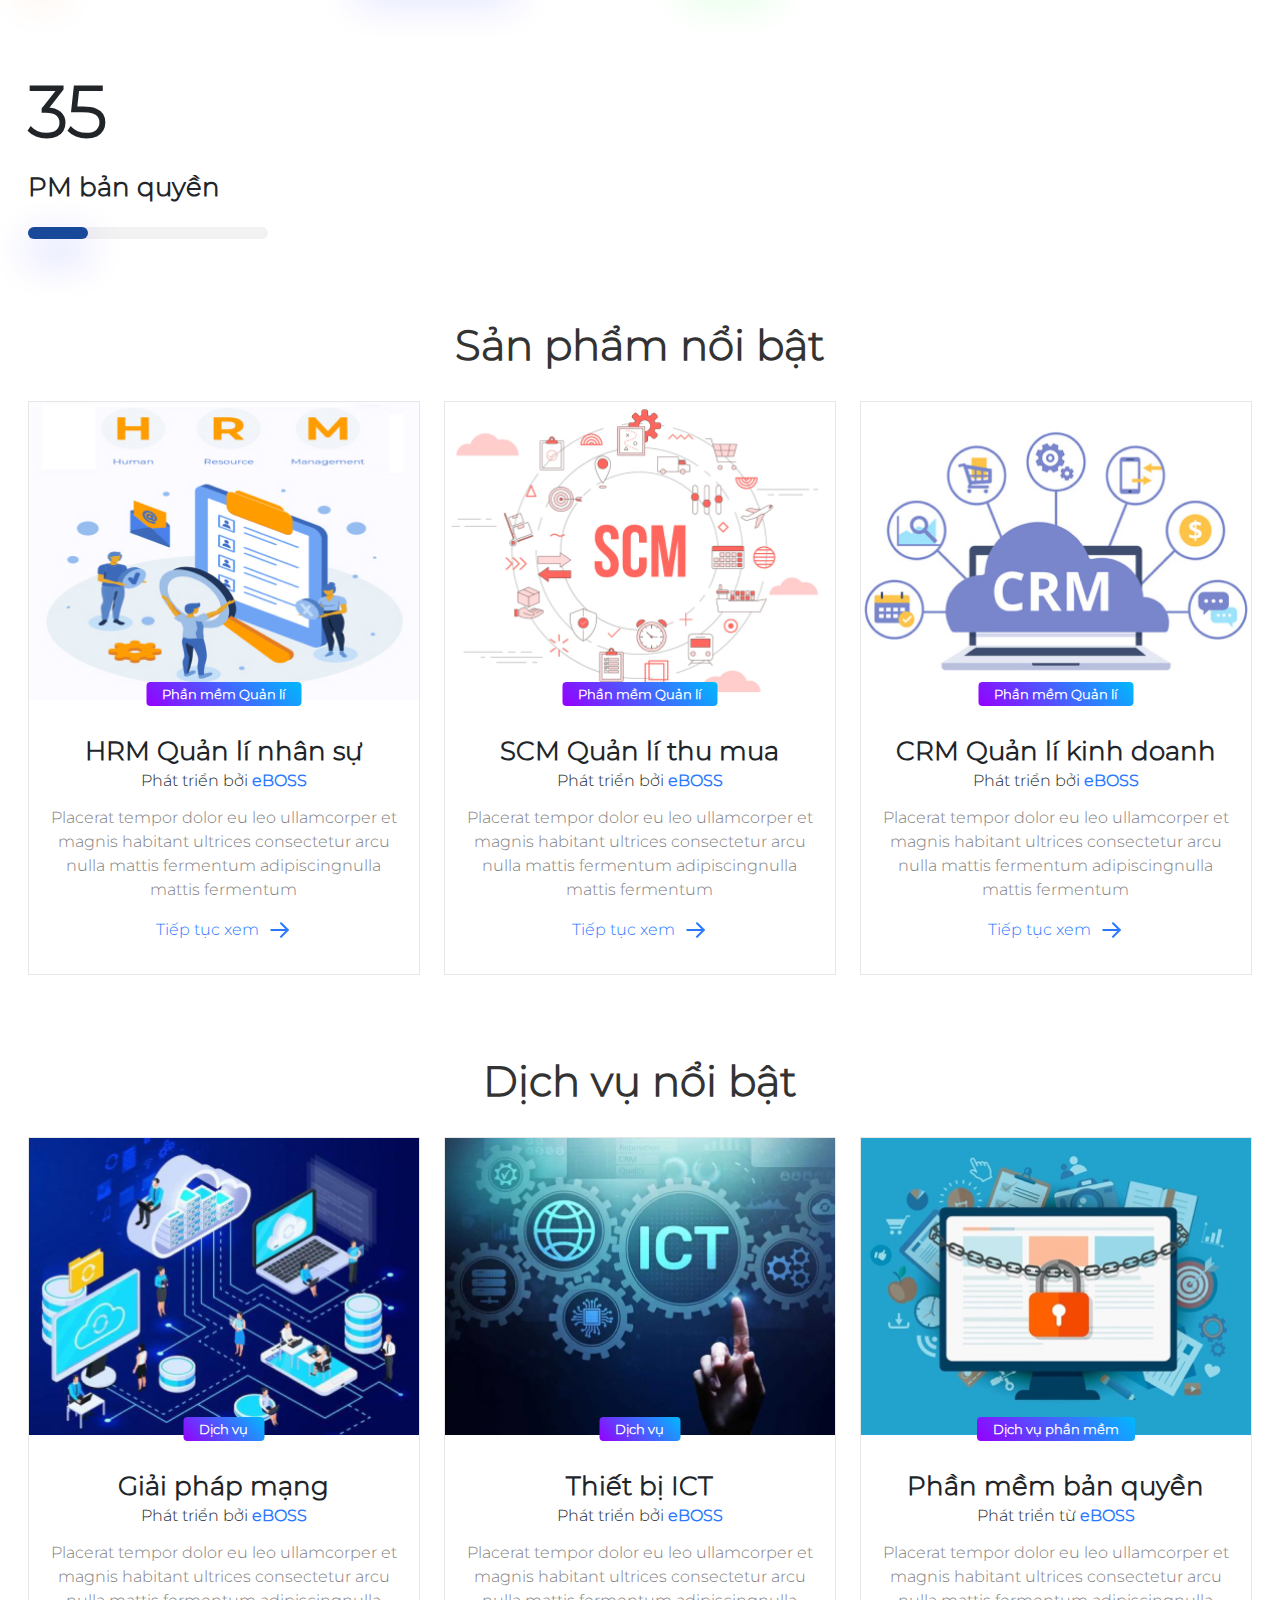
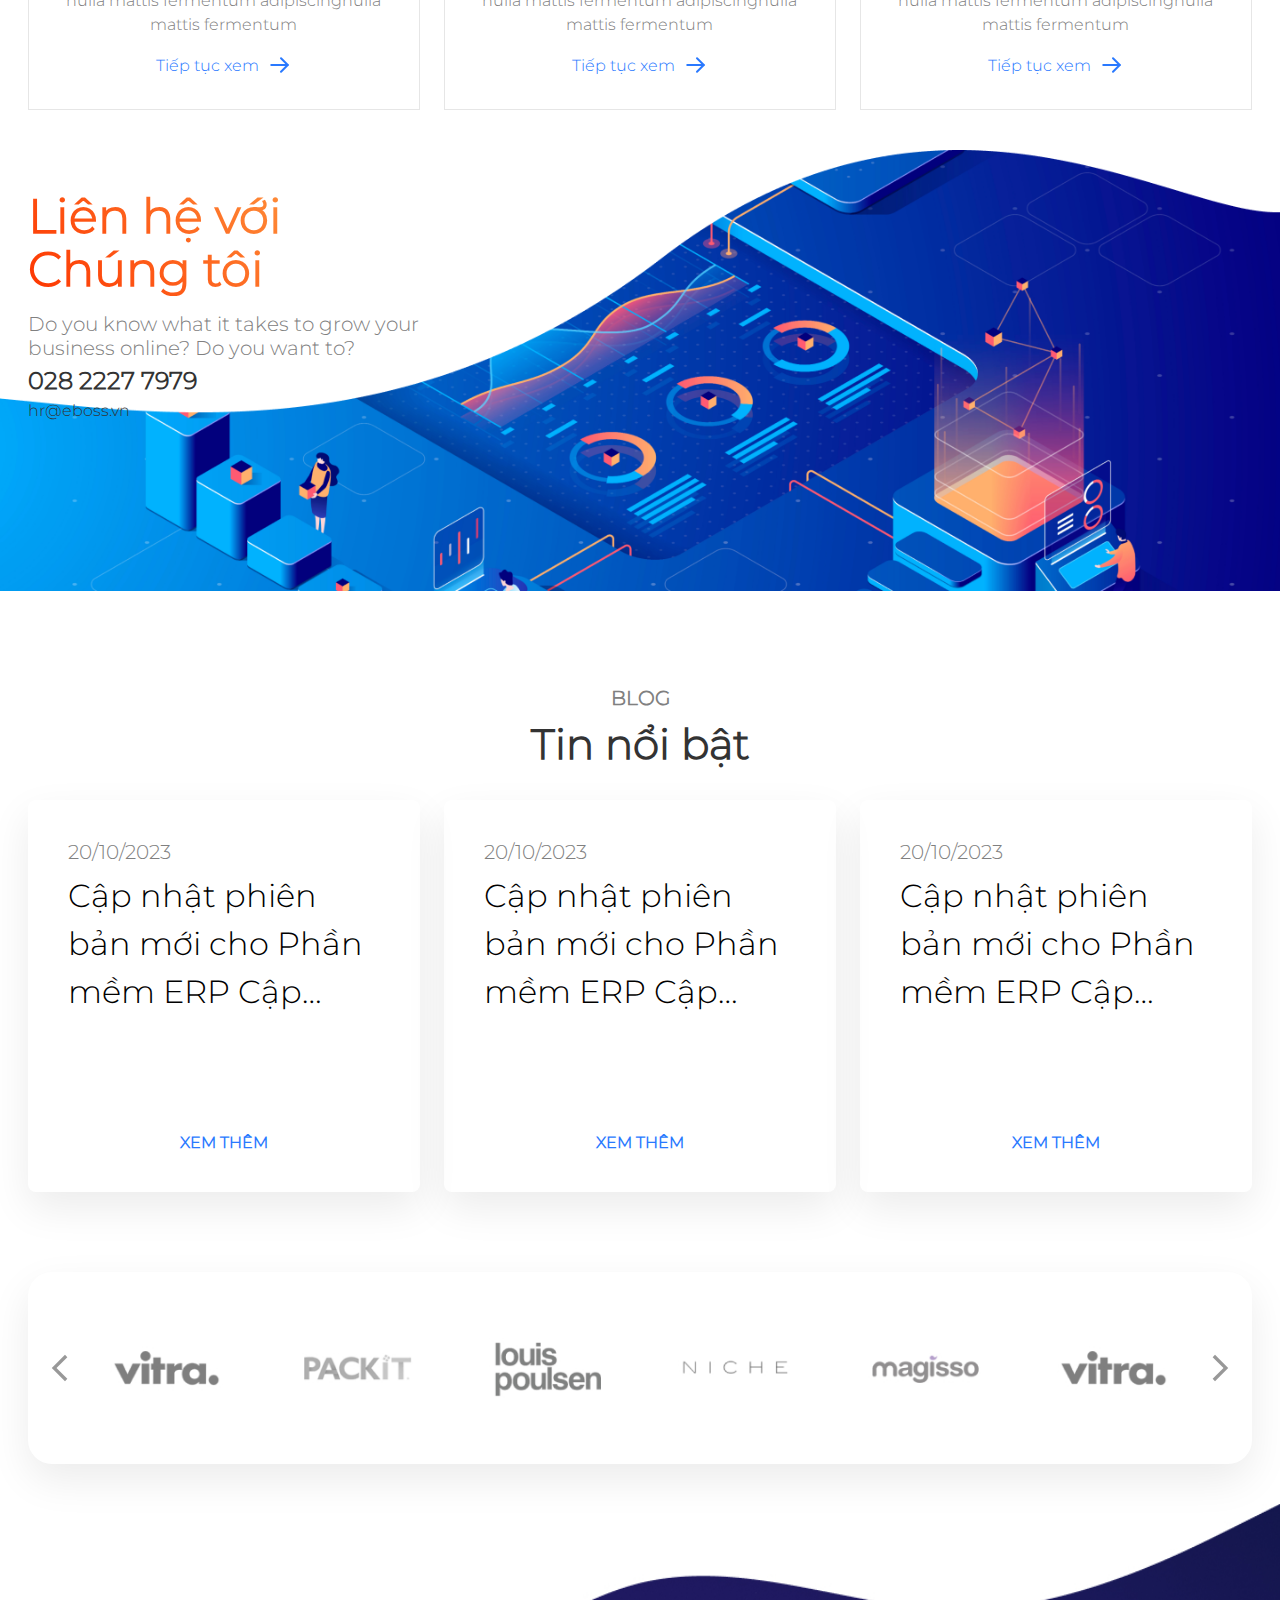
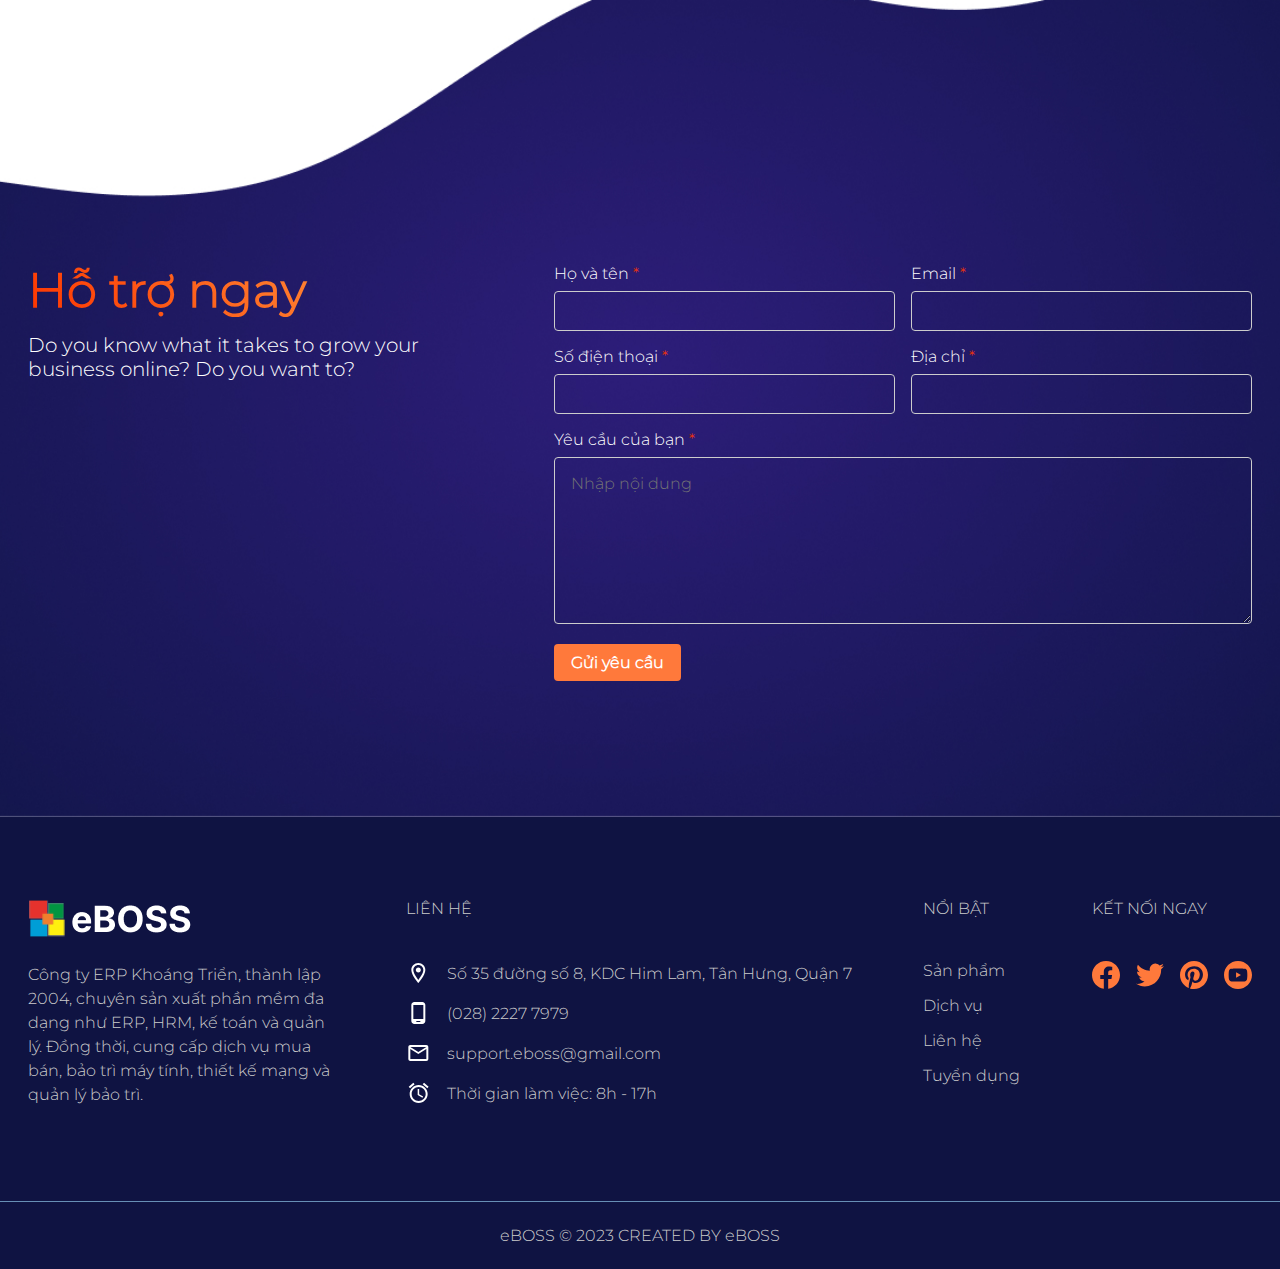
==== commit aa384736: "up" ====
--- a/index.html
+++ b/index.html
@@ -92,7 +92,7 @@
                         <h3>Sự Lựa Chọn Hoàn Hảo Của Mọi Doanh Nghiệp</h3>
                         <h5>Chúng tôi luôn mang đến những sản phẩm, trải nghiệm chất lượng</h5>
                         <div class="button-action">
-                            <a class="button-primary link" href="#">LIÊN HỆ NGAY</a>
+                            <a class="button-primary link" href="#supportContact">LIÊN HỆ NGAY</a>
                             <a class="button-primary outline link" href="#">
                                 XEM THÊM
                                 <svg xmlns="http://www.w3.org/2000/svg" width="17" height="16" viewBox="0 0 17 16" fill="none">
@@ -115,7 +115,7 @@
                         <h3>Sự Lựa Chọn Hoàn Hảo Của Mọi Doanh Nghiệp</h3>
                         <h5>Chúng tôi luôn mang đến những sản phẩm, trải nghiệm chất lượng</h5>
                         <div class="button-action">
-                            <a class="button-primary" href="#">LIÊN HỆ NGAY</a>
+                            <a class="button-primary link" href="#supportContact">LIÊN HỆ NGAY</a>
                             <a class="button-primary outline link" href="#">
                                 XEM THÊM
                                 <svg xmlns="http://www.w3.org/2000/svg" width="17" height="16" viewBox="0 0 17 16" fill="none">
@@ -138,7 +138,7 @@
                         <h3>Sự Lựa Chọn Hoàn Hảo Của Mọi Doanh Nghiệp</h3>
                         <h5>Chúng tôi luôn mang đến những sản phẩm, trải nghiệm chất lượng</h5>
                         <div class="button-action">
-                            <a class="button-primary" href="#">LIÊN HỆ NGAY</a>
+                            <a class="button-primary link" href="#supportContact">LIÊN HỆ NGAY</a>
                             <a class="button-primary outline link" href="#">
                                 XEM THÊM
                             </a>
@@ -169,7 +169,7 @@
                 </div>
                 <div class="abouts-content">
                     <span class="abouts-subtitle">Về chúng tôi</span>
-                    <h4 class="abouts-title">Công ty phần mềm ERP</h4>
+                    <h4 class="abouts-title">Công ty phần mềm ERP Khoáng Triển</h4>
                     <div class="abouts-desc">
                         In a professional context it often happens that private or corporate clients corder
                     </div>
@@ -179,7 +179,7 @@
                         In a professional context it often happens that private or corporate clients corder a publication to be made and presented.
                     </div>
                     <div class="abouts-button">
-                        <a class="button-primary link" href="/about">
+                        <a class="button-primary link" href="about.html">
                             ĐỌC TIẾP
                             <svg xmlns="http://www.w3.org/2000/svg" width="17" height="16" viewBox="0 0 17 16" fill="none">
                                 <g clip-path="url(#clip0_274_532)">
@@ -246,19 +246,19 @@
                         <picture class="picture-avatar">
                             <img src="./src/images/sp1.jpg" alt="Sản phẩm 1">
                         </picture>
-                        <a class="link" href="#"></a>
+                        <a class="link" href="product-detail.html"></a>
                     </div>
                     <div class="frame-item-content">
                         <div class="frame-item-cate tag">Phần mềm Quản lí</div>
                         <div class="frame-item-title">
-                            <a href="#"><h3>HRM Quản lí nhân sự</h3></a>
+                            <a href="product-detail.html"><h3>HRM Quản lí nhân sự</h3></a>
                             <div class="author">Phát triển bởi <span>eBOSS</span></div>
                         </div>
                         <div class="frame-item-desc">
                             Placerat tempor dolor eu leo ullamcorper et magnis habitant ultrices consectetur arcu nulla mattis fermentum adipiscingnulla mattis fermentum 
                         </div>
                         <div class="frame-item-action ct-link-primary">
-                            <a href="#">Tiếp tục xem</a>
+                            <a href="product-detail.html">Tiếp tục xem</a>
                             <svg xmlns="http://www.w3.org/2000/svg" width="25" height="24" viewBox="0 0 25 24" fill="none">
                                 <path d="M4.25 12H20.75" stroke="#2979FF" stroke-width="2" stroke-linecap="round" stroke-linejoin="round"/>
                                 <path d="M14 5.25L20.75 12L14 18.75" stroke="#2979FF" stroke-width="2" stroke-linecap="round" stroke-linejoin="round"/>
@@ -271,19 +271,19 @@
                         <picture class="picture-avatar">
                             <img src="./src/images/sp2.jpg" alt="Sản phẩm 1">
                         </picture>
-                        <a class="link" href="#"></a>
+                        <a class="link" href="product-detail.html"></a>
                     </div>
                     <div class="frame-item-content">
                         <div class="frame-item-cate tag">Phần mềm Quản lí</div>
                         <div class="frame-item-title">
-                            <a href="#"><h3>SCM Quản lí thu mua</h3></a>
+                            <a href="product-detail.html"><h3>SCM Quản lí thu mua</h3></a>
                             <div class="author">Phát triển bởi <span>eBOSS</span></div>
                         </div>
                         <div class="frame-item-desc">
                             Placerat tempor dolor eu leo ullamcorper et magnis habitant ultrices consectetur arcu nulla mattis fermentum adipiscingnulla mattis fermentum 
                         </div>
                         <div class="frame-item-action ct-link-primary">
-                            <a href="#">Tiếp tục xem</a>
+                            <a href="product-detail.html">Tiếp tục xem</a>
                             <svg xmlns="http://www.w3.org/2000/svg" width="25" height="24" viewBox="0 0 25 24" fill="none">
                                 <path d="M4.25 12H20.75" stroke="#2979FF" stroke-width="2" stroke-linecap="round" stroke-linejoin="round"/>
                                 <path d="M14 5.25L20.75 12L14 18.75" stroke="#2979FF" stroke-width="2" stroke-linecap="round" stroke-linejoin="round"/>
@@ -296,19 +296,19 @@
                         <picture class="picture-avatar">
                             <img src="./src/images/sp3.jpg" alt="Sản phẩm 1">
                         </picture>
-                        <a class="link" href="#"></a>
+                        <a class="link" href="product-detail.html"></a>
                     </div>
                     <div class="frame-item-content">
                         <div class="frame-item-cate tag">Phần mềm Quản lí</div>
                         <div class="frame-item-title">
-                            <a href="#"><h3>CRM Quản lí kinh doanh</h3></a>
+                            <a href="product-detail.html"><h3>CRM Quản lí kinh doanh</h3></a>
                             <div class="author">Phát triển bởi <span>eBOSS</span></div>
                         </div>
                         <div class="frame-item-desc">
                             Placerat tempor dolor eu leo ullamcorper et magnis habitant ultrices consectetur arcu nulla mattis fermentum adipiscingnulla mattis fermentum 
                         </div>
                         <div class="frame-item-action ct-link-primary">
-                            <a href="#">Tiếp tục xem</a>
+                            <a href="product-detail.html">Tiếp tục xem</a>
                             <svg xmlns="http://www.w3.org/2000/svg" width="25" height="24" viewBox="0 0 25 24" fill="none">
                                 <path d="M4.25 12H20.75" stroke="#2979FF" stroke-width="2" stroke-linecap="round" stroke-linejoin="round"/>
                                 <path d="M14 5.25L20.75 12L14 18.75" stroke="#2979FF" stroke-width="2" stroke-linecap="round" stroke-linejoin="round"/>
@@ -331,19 +331,19 @@
                         <picture class="picture-avatar">
                             <img src="./src/images/dv1.jpg" alt="Sản phẩm 1">
                         </picture>
-                        <a class="link" href="#"></a>
+                        <a class="link" href="service-detail.html"></a>
                     </div>
                     <div class="frame-item-content">
                         <div class="frame-item-cate tag">Dịch vụ</div>
                         <div class="frame-item-title">
-                            <a href="#"><h3>Giải pháp mạng</h3></a>
+                            <a href="service-detail.html"><h3>Giải pháp mạng</h3></a>
                             <div class="author">Phát triển bởi <span>eBOSS</span></div>
                         </div>
                         <div class="frame-item-desc">
                             Placerat tempor dolor eu leo ullamcorper et magnis habitant ultrices consectetur arcu nulla mattis fermentum adipiscingnulla mattis fermentum 
                         </div>
                         <div class="frame-item-action ct-link-primary">
-                            <a href="#">Tiếp tục xem</a>
+                            <a href="service-detail.html">Tiếp tục xem</a>
                             <svg xmlns="http://www.w3.org/2000/svg" width="25" height="24" viewBox="0 0 25 24" fill="none">
                                 <path d="M4.25 12H20.75" stroke="#2979FF" stroke-width="2" stroke-linecap="round" stroke-linejoin="round"/>
                                 <path d="M14 5.25L20.75 12L14 18.75" stroke="#2979FF" stroke-width="2" stroke-linecap="round" stroke-linejoin="round"/>
@@ -356,19 +356,19 @@
                         <picture class="picture-avatar">
                             <img src="./src/images/dv2.jpg" alt="Sản phẩm 1">
                         </picture>
-                        <a class="link" href="#"></a>
+                        <a class="link" href="service-detail.html"></a>
                     </div>
                     <div class="frame-item-content">
                         <div class="frame-item-cate tag">Dịch vụ</div>
                         <div class="frame-item-title">
-                            <a href="#"><h3>Thiết bị ICT</h3></a>
+                            <a href="service-detail.html"><h3>Thiết bị ICT</h3></a>
                             <div class="author">Phát triển bởi <span>eBOSS</span></div>
                         </div>
                         <div class="frame-item-desc">
                             Placerat tempor dolor eu leo ullamcorper et magnis habitant ultrices consectetur arcu nulla mattis fermentum adipiscingnulla mattis fermentum 
                         </div>
                         <div class="frame-item-action ct-link-primary">
-                            <a href="#">Tiếp tục xem</a>
+                            <a href="service-detail.html">Tiếp tục xem</a>
                             <svg xmlns="http://www.w3.org/2000/svg" width="25" height="24" viewBox="0 0 25 24" fill="none">
                                 <path d="M4.25 12H20.75" stroke="#2979FF" stroke-width="2" stroke-linecap="round" stroke-linejoin="round"/>
                                 <path d="M14 5.25L20.75 12L14 18.75" stroke="#2979FF" stroke-width="2" stroke-linecap="round" stroke-linejoin="round"/>
@@ -381,19 +381,19 @@
                         <picture class="picture-avatar">
                             <img src="./src/images/dv3.jpg" alt="Sản phẩm 1">
                         </picture>
-                        <a class="link" href="#"></a>
+                        <a class="link" href="service-detail.html"></a>
                     </div>
                     <div class="frame-item-content">
                         <div class="frame-item-cate tag">Dịch vụ phần mềm</div>
                         <div class="frame-item-title">
-                            <a href="#"><h3>Phần mềm bản quyền</h3></a>
+                            <a href="service-detail.html"><h3>Phần mềm bản quyền</h3></a>
                             <div class="author">Phát triển từ <span>eBOSS</span></div>
                         </div>
                         <div class="frame-item-desc">
                             Placerat tempor dolor eu leo ullamcorper et magnis habitant ultrices consectetur arcu nulla mattis fermentum adipiscingnulla mattis fermentum 
                         </div>
                         <div class="frame-item-action ct-link-primary">
-                            <a href="#">Tiếp tục xem</a>
+                            <a href="service-detail.html">Tiếp tục xem</a>
                             <svg xmlns="http://www.w3.org/2000/svg" width="25" height="24" viewBox="0 0 25 24" fill="none">
                                 <path d="M4.25 12H20.75" stroke="#2979FF" stroke-width="2" stroke-linecap="round" stroke-linejoin="round"/>
                                 <path d="M14 5.25L20.75 12L14 18.75" stroke="#2979FF" stroke-width="2" stroke-linecap="round" stroke-linejoin="round"/>
@@ -432,30 +432,30 @@
                         <img class="bg-img" src="./src/images/blog1.jpg" alt="">
                         <div class="item-content">
                             <div class="item-date">20/10/2023</div>
-                            <a href=""><div class="item-title">Cập nhật phiên bản mới cho Phần mềm ERP Cập nhật phiên bản mới cho Phần mềm ERP</div></a>
+                            <a href="blog-detail.html"><div class="item-title">Cập nhật phiên bản mới cho Phần mềm ERP Cập nhật phiên bản mới cho Phần mềm ERP</div></a>
                         </div>
                         <div class="item-action text-center">
-                            <a class="link" href="#">XEM THÊM</a>
+                            <a class="link" href="blog-detail.html">XEM THÊM</a>
                         </div>
                     </div>
                     <div class="blog-item">
                         <img class="bg-img" src="./src/images/blog1.jpg" alt="">
                         <div class="item-content">
                             <div class="item-date">20/10/2023</div>
-                            <a href=""><div class="item-title">Cập nhật phiên bản mới cho Phần mềm ERP Cập nhật phiên bản mới cho Phần mềm ERP</div></a>
+                            <a href="blog-detail.html"><div class="item-title">Cập nhật phiên bản mới cho Phần mềm ERP Cập nhật phiên bản mới cho Phần mềm ERP</div></a>
                         </div>
                         <div class="item-action text-center">
-                            <a class="link" href="#">XEM THÊM</a>
+                            <a class="link" href="blog-detail.html">XEM THÊM</a>
                         </div>
                     </div>
                     <div class="blog-item">
                         <img class="bg-img" src="./src/images/blog1.jpg" alt="">
                         <div class="item-content">
                             <div class="item-date">20/10/2023</div>
-                            <a href=""><div class="item-title">Cập nhật phiên bản mới cho Phần mềm ERP Cập nhật phiên bản mới cho Phần mềm ERP</div></a>
+                            <a href="blog-detail.html"><div class="item-title">Cập nhật phiên bản mới cho Phần mềm ERP Cập nhật phiên bản mới cho Phần mềm ERP</div></a>
                         </div>
                         <div class="item-action text-center">
-                            <a class="link" href="#">XEM THÊM</a>
+                            <a class="link" href="blog-detail.html">XEM THÊM</a>
                         </div>
                     </div>
                 </div>
@@ -527,7 +527,7 @@
     <!-- Partner End -->
 
     <!-- Support Start -->
-    <section class="section st-support">
+    <section id="supportContact" class="section st-support">
         <div class="st-support__bgtop"></div>
         <div class="l-container">
             <div class="support">
--- a/src/css/style.css
+++ b/src/css/style.css
@@ -51,7 +51,7 @@
   display: flex;
   gap: 24px;
 }
-@media screen and (max-width: 559px) {
+@media screen and (max-width: 768px) {
   .st-vision .vision {
     flex-direction: column;
     align-items: center;
@@ -61,6 +61,12 @@
   max-width: 392px;
   padding: 24px;
   border: 1px solid #E6E6E6;
+}
+@media screen and (max-width: 768px) {
+  .st-vision .vision-item {
+    width: 100%;
+    max-width: none;
+  }
 }
 .st-vision .vision-img {
   width: 64px;
@@ -125,7 +131,7 @@
   border: 1px solid #E6E6E6;
   padding: 24px;
 }
-@media screen and (max-width: 559px) {
+@media screen and (max-width: 768px) {
   .st-value .value-item {
     max-width: 392px;
   }
@@ -153,8 +159,26 @@
     justify-content: center;
   }
 }
+.st-personnel .personnel-item {
+  width: calc((100% - 72px) / 4);
+}
+@media screen and (max-width: 1199px) {
+  .st-personnel .personnel-item {
+    width: calc((100% - 48px) / 3);
+  }
+}
+@media screen and (max-width: 768px) {
+  .st-personnel .personnel-item {
+    width: calc((100% - 24px) / 2);
+  }
+}
+@media screen and (max-width: 359px) {
+  .st-personnel .personnel-item {
+    width: 100%;
+  }
+}
 .st-personnel .personnel-img {
-  max-width: 288px;
+  width: 100%;
 }
 .st-personnel .personnel-name {
   color: #333333;
@@ -391,9 +415,15 @@
 }
 .ct-link-primary a {
   font-weight: 500;
+  transition: 0.3s all;
 }
 .ct-link-primary a:hover + svg {
   margin-left: 6px;
+  transition: 0.3s all;
+  color: #FF793B;
+}
+.ct-link-primary a:hover {
+  color: #FF793B;
   transition: 0.3s all;
 }
 
@@ -441,6 +471,7 @@
   align-items: center;
   justify-content: space-between;
   padding: 16px 0;
+  position: relative;
   /* Style cho dropdown container */
   /* Style cho dropdown toggle button (main) */
   /* Style cho dropdown menu */
@@ -468,30 +499,24 @@
   display: none;
 }
 .header .nav-menu .overlay-bg {
-  display: none;
+  visibility: hidden;
+  opacity: 0;
+  transition: 0.3s ease;
+  position: fixed;
+  top: 0;
+  right: 0;
+  width: 100vw;
+  height: 100vh;
+  background-color: rgba(0, 0, 0, 0.6);
+  z-index: 2;
+}
+.header .nav-menu .overlay-bg.show {
+  display: unset;
+  visibility: visible;
+  opacity: 1;
+  transition: 0.3s ease;
 }
 @media screen and (max-width: 959px) {
-  .header .nav-menu {
-    position: relative;
-  }
-  .header .nav-menu .overlay-bg {
-    visibility: hidden;
-    opacity: 0;
-    transition: 0.3s all;
-    position: fixed;
-    top: 0;
-    right: 0;
-    width: 100vw;
-    height: 100vh;
-    background-color: rgba(0, 0, 0, 0.6);
-    z-index: 2;
-  }
-  .header .nav-menu .overlay-bg.show {
-    display: unset;
-    visibility: visible;
-    opacity: 1;
-    transition: 0.3s all;
-  }
   .header .nav-menu #navMenuList {
     visibility: hidden;
     opacity: 0;
@@ -690,6 +715,12 @@
   gap: 16px;
   align-items: center;
   margin-bottom: 16px;
+}
+.footer-item__text {
+  flex: 1;
+}
+.footer-item svg {
+  flex-basis: auto;
 }
 .footer-social__list {
   display: flex;
@@ -781,13 +812,18 @@
 }
 @media screen and (max-width: 559px) {
   .st-banner {
-    height: 150px;
+    height: 168px;
   }
 }
 .st-banner h1 {
   font-size: 48px;
   color: #fff;
   position: relative;
+  text-overflow: ellipsis;
+  overflow: hidden;
+  display: -webkit-box;
+  -webkit-line-clamp: 2;
+  -webkit-box-orient: vertical;
 }
 @media screen and (max-width: 559px) {
   .st-banner h1 {
@@ -809,15 +845,18 @@
   gap: 24px;
   flex-wrap: wrap;
 }
-@media screen and (max-width: 768px) {
-  .st-product .product-list {
-    flex-wrap: wrap;
-    justify-content: center;
-  }
-}
-@media screen and (max-width: 559px) {
-  .st-product .product-list {
-    justify-content: center;
+.st-product .product-list .frame-item {
+  width: calc((100% - 48px) / 3);
+  max-width: none;
+}
+@media screen and (max-width: 959px) {
+  .st-product .product-list .frame-item {
+    width: calc((100% - 24px) / 2);
+  }
+}
+@media screen and (max-width: 559px) {
+  .st-product .product-list .frame-item {
+    width: 100%;
   }
 }
 
@@ -972,6 +1011,16 @@
   z-index: 2;
   transition: 0.3s all;
 }
+@media screen and (max-width: 559px) {
+  .popup-form {
+    width: 350px;
+  }
+}
+@media screen and (max-width: 359px) {
+  .popup-form {
+    width: 300px;
+  }
+}
 .popup-form.show {
   visibility: visible;
   opacity: 1;
@@ -998,7 +1047,7 @@
 .pform .pform-input .input, .pform .pform-input input {
   padding: 8px 16px;
   border: 1px solid #DCDCDC;
-  background: #FFF;
+  background: #fff;
   width: 100%;
 }
 .pform .pform-input-file {
--- a/src/css/index.css
+++ b/src/css/index.css
@@ -50,7 +50,7 @@
   color: #fff;
   text-align: center;
   transform: translate(-50%, -50%);
-  background-color: rgba(0, 0, 0, 0.2);
+  background-color: rgba(0, 0, 0, 0.4);
   border-radius: 8px;
   padding: 16px;
 }
@@ -198,7 +198,7 @@
   box-shadow: 0px 16px 40px 0px rgba(12, 36, 255, 0.32);
 }
 .st-analyst .analyst-line.cl-green::after {
-  background: linear-gradient(0deg, #3CC13B 0%, #3CC13B 100%), #FFF;
+  background: linear-gradient(0deg, #3CC13B 0%, #3CC13B 100%), #fff;
   box-shadow: 0px 16px 40px 0px rgba(12, 255, 36, 0.32);
 }
 .st-analyst .analyst-line.cl-dark-blue::after {
@@ -343,11 +343,11 @@
   transition: 0.5s ease-in-out;
 }
 .st-blog .blog-item:hover .item-title, .st-blog .blog-item:hover .item-action {
-  color: #FFF;
+  color: #fff;
   transition: 0.5s ease-in-out;
 }
 .st-blog .blog-item:hover .item-title a, .st-blog .blog-item:hover .item-action a {
-  color: #FFF;
+  color: #fff;
 }
 .st-blog .blog-item:hover:after {
   opacity: 1;
@@ -403,7 +403,7 @@
 .ct-carousel-partner .carousel-inner {
   border-radius: 24px;
   padding: 40px 44px;
-  background: #FFF;
+  background: #fff;
   box-shadow: 0px 16px 40px 0px rgba(0, 0, 0, 0.08);
 }
 @media screen and (max-width: 559px) {
@@ -539,7 +539,7 @@
 .st-support .support-subtitle {
   margin-top: 1rem;
   font-size: 20px;
-  color: #FFF;
+  color: #fff;
   width: 80%;
 }
 @media screen and (max-width: 559px) {
@@ -562,7 +562,7 @@
   width: 100%;
 }
 .st-support .support .form-item .form-title {
-  color: #FFF;
+  color: #fff;
   margin-bottom: 8px;
 }
 .st-support .support .form-item .form-title span {
@@ -575,7 +575,7 @@
   background-color: transparent;
   border: 1px solid #ccc;
   border-radius: 4px;
-  color: #FFF;
+  color: #fff;
 }
 @media screen and (max-width: 1199px) {
   .st-support .support .form-item input, .st-support .support .form-item textarea {
--- a/src/css/about.css
+++ b/src/css/about.css
@@ -49,7 +49,7 @@
   display: flex;
   gap: 24px;
 }
-@media screen and (max-width: 559px) {
+@media screen and (max-width: 768px) {
   .st-vision .vision {
     flex-direction: column;
     align-items: center;
@@ -59,6 +59,12 @@
   max-width: 392px;
   padding: 24px;
   border: 1px solid #E6E6E6;
+}
+@media screen and (max-width: 768px) {
+  .st-vision .vision-item {
+    width: 100%;
+    max-width: none;
+  }
 }
 .st-vision .vision-img {
   width: 64px;
@@ -123,7 +129,7 @@
   border: 1px solid #E6E6E6;
   padding: 24px;
 }
-@media screen and (max-width: 559px) {
+@media screen and (max-width: 768px) {
   .st-value .value-item {
     max-width: 392px;
   }
@@ -151,8 +157,26 @@
     justify-content: center;
   }
 }
+.st-personnel .personnel-item {
+  width: calc((100% - 72px) / 4);
+}
+@media screen and (max-width: 1199px) {
+  .st-personnel .personnel-item {
+    width: calc((100% - 48px) / 3);
+  }
+}
+@media screen and (max-width: 768px) {
+  .st-personnel .personnel-item {
+    width: calc((100% - 24px) / 2);
+  }
+}
+@media screen and (max-width: 359px) {
+  .st-personnel .personnel-item {
+    width: 100%;
+  }
+}
 .st-personnel .personnel-img {
-  max-width: 288px;
+  width: 100%;
 }
 .st-personnel .personnel-name {
   color: #333333;
